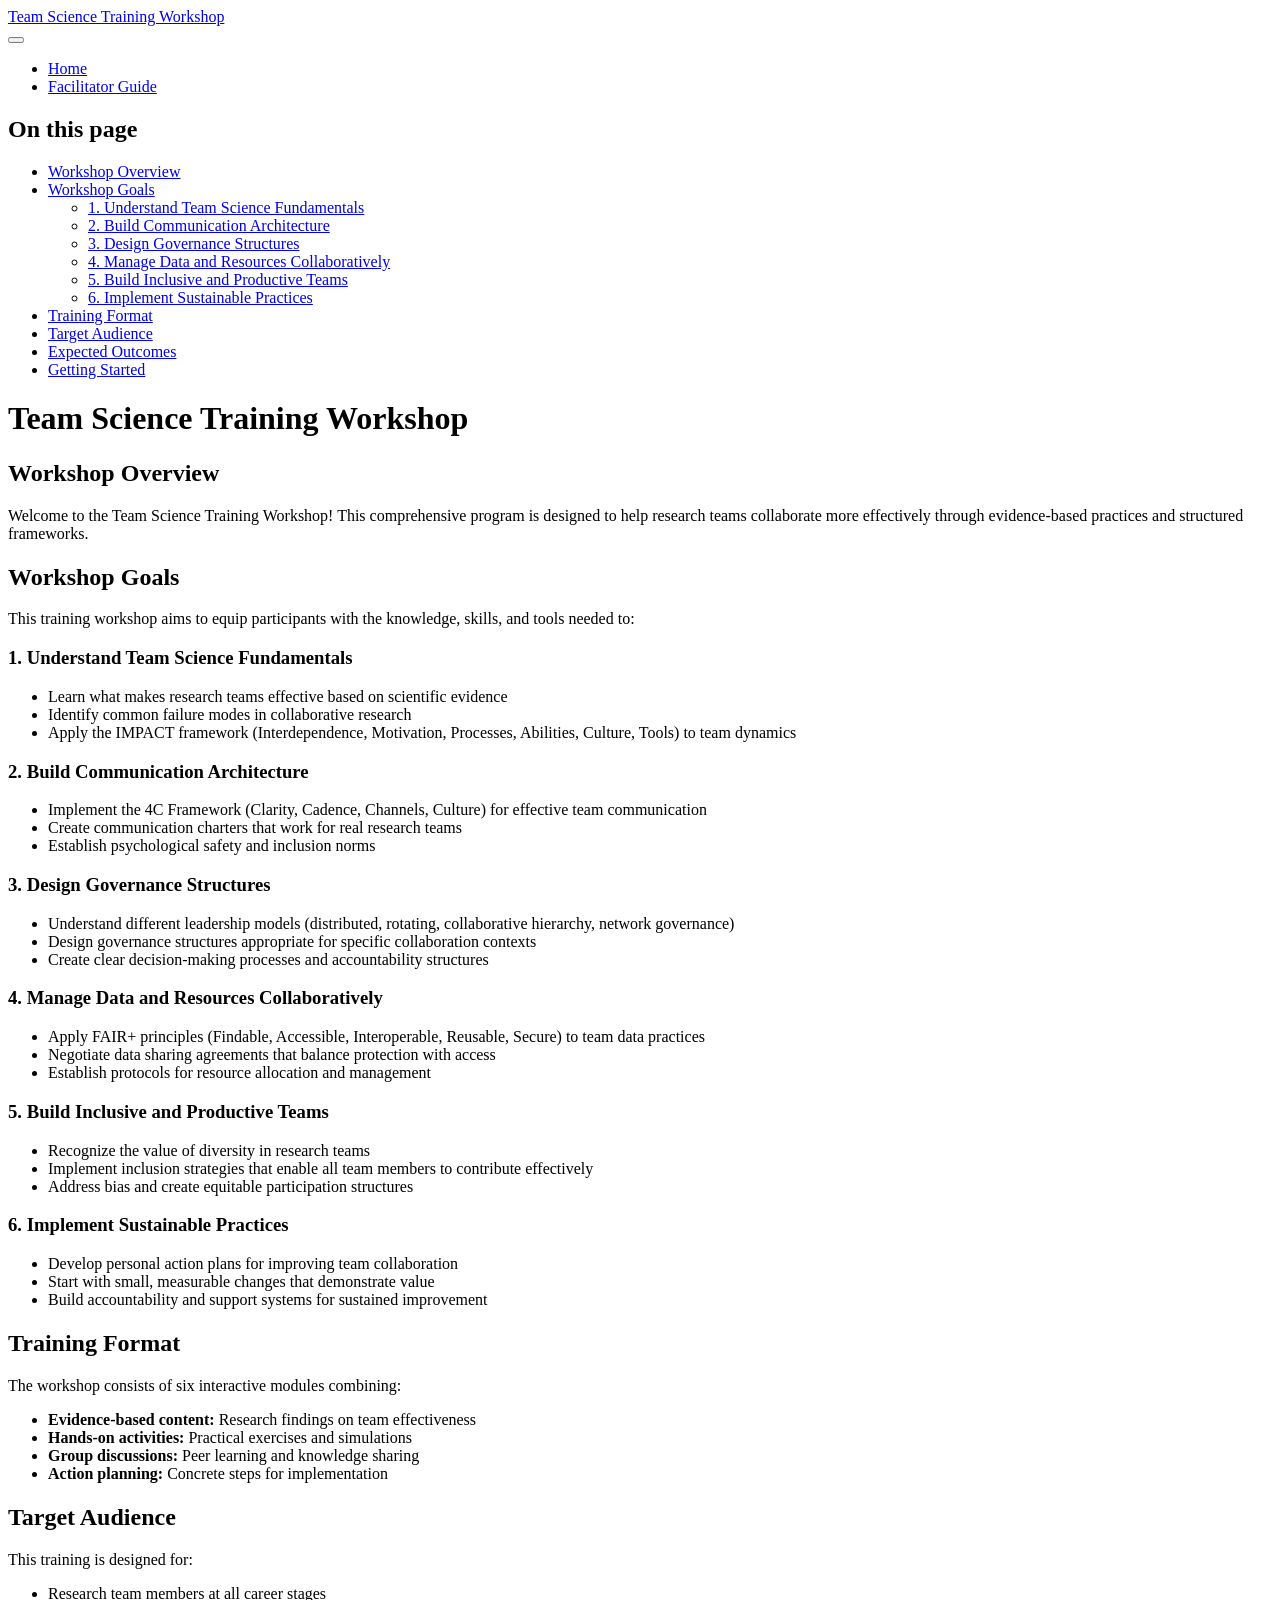
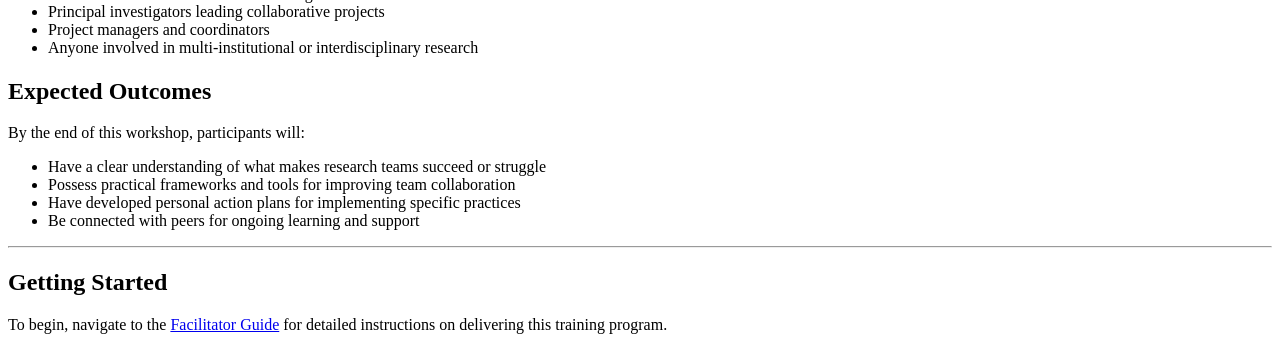
==== index.html @ 0e5931de "Built site for gh-pages" ====
<!DOCTYPE html>
<html xmlns="http://www.w3.org/1999/xhtml" lang="en" xml:lang="en"><head>

<meta charset="utf-8">
<meta name="generator" content="quarto-1.7.33">

<meta name="viewport" content="width=device-width, initial-scale=1.0, user-scalable=yes">


<title>Team Science Training Workshop</title>
<style>
code{white-space: pre-wrap;}
span.smallcaps{font-variant: small-caps;}
div.columns{display: flex; gap: min(4vw, 1.5em);}
div.column{flex: auto; overflow-x: auto;}
div.hanging-indent{margin-left: 1.5em; text-indent: -1.5em;}
ul.task-list{list-style: none;}
ul.task-list li input[type="checkbox"] {
  width: 0.8em;
  margin: 0 0.8em 0.2em -1em; /* quarto-specific, see https://github.com/quarto-dev/quarto-cli/issues/4556 */ 
  vertical-align: middle;
}
</style>


<script src="site_libs/quarto-nav/quarto-nav.js"></script>
<script src="site_libs/quarto-nav/headroom.min.js"></script>
<script src="site_libs/clipboard/clipboard.min.js"></script>
<script src="site_libs/quarto-search/autocomplete.umd.js"></script>
<script src="site_libs/quarto-search/fuse.min.js"></script>
<script src="site_libs/quarto-search/quarto-search.js"></script>
<meta name="quarto:offset" content="./">
<script src="site_libs/quarto-html/quarto.js" type="module"></script>
<script src="site_libs/quarto-html/tabsets/tabsets.js" type="module"></script>
<script src="site_libs/quarto-html/popper.min.js"></script>
<script src="site_libs/quarto-html/tippy.umd.min.js"></script>
<script src="site_libs/quarto-html/anchor.min.js"></script>
<link href="site_libs/quarto-html/tippy.css" rel="stylesheet">
<link href="site_libs/quarto-html/quarto-syntax-highlighting-ea385d0e468b0dd5ea5bf0780b1290d9.css" rel="stylesheet" id="quarto-text-highlighting-styles">
<script src="site_libs/bootstrap/bootstrap.min.js"></script>
<link href="site_libs/bootstrap/bootstrap-icons.css" rel="stylesheet">
<link href="site_libs/bootstrap/bootstrap-c1fac2584b48ed01fb6e278e36375074.min.css" rel="stylesheet" append-hash="true" id="quarto-bootstrap" data-mode="light">
<script id="quarto-search-options" type="application/json">{
  "location": "navbar",
  "copy-button": false,
  "collapse-after": 3,
  "panel-placement": "end",
  "type": "overlay",
  "limit": 50,
  "keyboard-shortcut": [
    "f",
    "/",
    "s"
  ],
  "show-item-context": false,
  "language": {
    "search-no-results-text": "No results",
    "search-matching-documents-text": "matching documents",
    "search-copy-link-title": "Copy link to search",
    "search-hide-matches-text": "Hide additional matches",
    "search-more-match-text": "more match in this document",
    "search-more-matches-text": "more matches in this document",
    "search-clear-button-title": "Clear",
    "search-text-placeholder": "",
    "search-detached-cancel-button-title": "Cancel",
    "search-submit-button-title": "Submit",
    "search-label": "Search"
  }
}</script>


<link rel="stylesheet" href="styles.css">
</head>

<body class="nav-fixed quarto-light">

<div id="quarto-search-results"></div>
  <header id="quarto-header" class="headroom fixed-top">
    <nav class="navbar navbar-expand-lg " data-bs-theme="dark">
      <div class="navbar-container container-fluid">
      <div class="navbar-brand-container mx-auto">
    <a class="navbar-brand" href="./index.html">
    <span class="navbar-title">Team Science Training Workshop</span>
    </a>
  </div>
            <div id="quarto-search" class="" title="Search"></div>
          <button class="navbar-toggler" type="button" data-bs-toggle="collapse" data-bs-target="#navbarCollapse" aria-controls="navbarCollapse" role="menu" aria-expanded="false" aria-label="Toggle navigation" onclick="if (window.quartoToggleHeadroom) { window.quartoToggleHeadroom(); }">
  <span class="navbar-toggler-icon"></span>
</button>
          <div class="collapse navbar-collapse" id="navbarCollapse">
            <ul class="navbar-nav navbar-nav-scroll me-auto">
  <li class="nav-item">
    <a class="nav-link active" href="./index.html" aria-current="page"> 
<span class="menu-text">Home</span></a>
  </li>  
  <li class="nav-item">
    <a class="nav-link" href="./facilitator-guide.html"> 
<span class="menu-text">Facilitator Guide</span></a>
  </li>  
</ul>
          </div> <!-- /navcollapse -->
            <div class="quarto-navbar-tools">
</div>
      </div> <!-- /container-fluid -->
    </nav>
</header>
<!-- content -->
<div id="quarto-content" class="quarto-container page-columns page-rows-contents page-layout-article page-navbar">
<!-- sidebar -->
<!-- margin-sidebar -->
    <div id="quarto-margin-sidebar" class="sidebar margin-sidebar">
        <nav id="TOC" role="doc-toc" class="toc-active">
    <h2 id="toc-title">On this page</h2>
   
  <ul>
  <li><a href="#workshop-overview" id="toc-workshop-overview" class="nav-link active" data-scroll-target="#workshop-overview">Workshop Overview</a></li>
  <li><a href="#workshop-goals" id="toc-workshop-goals" class="nav-link" data-scroll-target="#workshop-goals">Workshop Goals</a>
  <ul class="collapse">
  <li><a href="#understand-team-science-fundamentals" id="toc-understand-team-science-fundamentals" class="nav-link" data-scroll-target="#understand-team-science-fundamentals">1. Understand Team Science Fundamentals</a></li>
  <li><a href="#build-communication-architecture" id="toc-build-communication-architecture" class="nav-link" data-scroll-target="#build-communication-architecture">2. Build Communication Architecture</a></li>
  <li><a href="#design-governance-structures" id="toc-design-governance-structures" class="nav-link" data-scroll-target="#design-governance-structures">3. Design Governance Structures</a></li>
  <li><a href="#manage-data-and-resources-collaboratively" id="toc-manage-data-and-resources-collaboratively" class="nav-link" data-scroll-target="#manage-data-and-resources-collaboratively">4. Manage Data and Resources Collaboratively</a></li>
  <li><a href="#build-inclusive-and-productive-teams" id="toc-build-inclusive-and-productive-teams" class="nav-link" data-scroll-target="#build-inclusive-and-productive-teams">5. Build Inclusive and Productive Teams</a></li>
  <li><a href="#implement-sustainable-practices" id="toc-implement-sustainable-practices" class="nav-link" data-scroll-target="#implement-sustainable-practices">6. Implement Sustainable Practices</a></li>
  </ul></li>
  <li><a href="#training-format" id="toc-training-format" class="nav-link" data-scroll-target="#training-format">Training Format</a></li>
  <li><a href="#target-audience" id="toc-target-audience" class="nav-link" data-scroll-target="#target-audience">Target Audience</a></li>
  <li><a href="#expected-outcomes" id="toc-expected-outcomes" class="nav-link" data-scroll-target="#expected-outcomes">Expected Outcomes</a></li>
  <li><a href="#getting-started" id="toc-getting-started" class="nav-link" data-scroll-target="#getting-started">Getting Started</a></li>
  </ul>
</nav>
    </div>
<!-- main -->
<main class="content" id="quarto-document-content">

<header id="title-block-header" class="quarto-title-block default">
<div class="quarto-title">
<h1 class="title">Team Science Training Workshop</h1>
</div>



<div class="quarto-title-meta">

    
  
    
  </div>
  


</header>


<section id="workshop-overview" class="level2">
<h2 class="anchored" data-anchor-id="workshop-overview">Workshop Overview</h2>
<p>Welcome to the Team Science Training Workshop! This comprehensive program is designed to help research teams collaborate more effectively through evidence-based practices and structured frameworks.</p>
</section>
<section id="workshop-goals" class="level2">
<h2 class="anchored" data-anchor-id="workshop-goals">Workshop Goals</h2>
<p>This training workshop aims to equip participants with the knowledge, skills, and tools needed to:</p>
<section id="understand-team-science-fundamentals" class="level3">
<h3 class="anchored" data-anchor-id="understand-team-science-fundamentals">1. Understand Team Science Fundamentals</h3>
<ul>
<li>Learn what makes research teams effective based on scientific evidence</li>
<li>Identify common failure modes in collaborative research</li>
<li>Apply the IMPACT framework (Interdependence, Motivation, Processes, Abilities, Culture, Tools) to team dynamics</li>
</ul>
</section>
<section id="build-communication-architecture" class="level3">
<h3 class="anchored" data-anchor-id="build-communication-architecture">2. Build Communication Architecture</h3>
<ul>
<li>Implement the 4C Framework (Clarity, Cadence, Channels, Culture) for effective team communication</li>
<li>Create communication charters that work for real research teams</li>
<li>Establish psychological safety and inclusion norms</li>
</ul>
</section>
<section id="design-governance-structures" class="level3">
<h3 class="anchored" data-anchor-id="design-governance-structures">3. Design Governance Structures</h3>
<ul>
<li>Understand different leadership models (distributed, rotating, collaborative hierarchy, network governance)</li>
<li>Design governance structures appropriate for specific collaboration contexts</li>
<li>Create clear decision-making processes and accountability structures</li>
</ul>
</section>
<section id="manage-data-and-resources-collaboratively" class="level3">
<h3 class="anchored" data-anchor-id="manage-data-and-resources-collaboratively">4. Manage Data and Resources Collaboratively</h3>
<ul>
<li>Apply FAIR+ principles (Findable, Accessible, Interoperable, Reusable, Secure) to team data practices</li>
<li>Negotiate data sharing agreements that balance protection with access</li>
<li>Establish protocols for resource allocation and management</li>
</ul>
</section>
<section id="build-inclusive-and-productive-teams" class="level3">
<h3 class="anchored" data-anchor-id="build-inclusive-and-productive-teams">5. Build Inclusive and Productive Teams</h3>
<ul>
<li>Recognize the value of diversity in research teams</li>
<li>Implement inclusion strategies that enable all team members to contribute effectively</li>
<li>Address bias and create equitable participation structures</li>
</ul>
</section>
<section id="implement-sustainable-practices" class="level3">
<h3 class="anchored" data-anchor-id="implement-sustainable-practices">6. Implement Sustainable Practices</h3>
<ul>
<li>Develop personal action plans for improving team collaboration</li>
<li>Start with small, measurable changes that demonstrate value</li>
<li>Build accountability and support systems for sustained improvement</li>
</ul>
</section>
</section>
<section id="training-format" class="level2">
<h2 class="anchored" data-anchor-id="training-format">Training Format</h2>
<p>The workshop consists of six interactive modules combining:</p>
<ul>
<li><strong>Evidence-based content:</strong> Research findings on team effectiveness</li>
<li><strong>Hands-on activities:</strong> Practical exercises and simulations</li>
<li><strong>Group discussions:</strong> Peer learning and knowledge sharing</li>
<li><strong>Action planning:</strong> Concrete steps for implementation</li>
</ul>
</section>
<section id="target-audience" class="level2">
<h2 class="anchored" data-anchor-id="target-audience">Target Audience</h2>
<p>This training is designed for:</p>
<ul>
<li>Research team members at all career stages</li>
<li>Principal investigators leading collaborative projects</li>
<li>Project managers and coordinators</li>
<li>Anyone involved in multi-institutional or interdisciplinary research</li>
</ul>
</section>
<section id="expected-outcomes" class="level2">
<h2 class="anchored" data-anchor-id="expected-outcomes">Expected Outcomes</h2>
<p>By the end of this workshop, participants will:</p>
<ul>
<li>Have a clear understanding of what makes research teams succeed or struggle</li>
<li>Possess practical frameworks and tools for improving team collaboration</li>
<li>Have developed personal action plans for implementing specific practices</li>
<li>Be connected with peers for ongoing learning and support</li>
</ul>
<hr>
</section>
<section id="getting-started" class="level2">
<h2 class="anchored" data-anchor-id="getting-started">Getting Started</h2>
<p>To begin, navigate to the <a href="facilitator-guide.qmd">Facilitator Guide</a> for detailed instructions on delivering this training program.</p>


</section>

</main> <!-- /main -->
<script id="quarto-html-after-body" type="application/javascript">
  window.document.addEventListener("DOMContentLoaded", function (event) {
    const icon = "";
    const anchorJS = new window.AnchorJS();
    anchorJS.options = {
      placement: 'right',
      icon: icon
    };
    anchorJS.add('.anchored');
    const isCodeAnnotation = (el) => {
      for (const clz of el.classList) {
        if (clz.startsWith('code-annotation-')) {                     
          return true;
        }
      }
      return false;
    }
    const onCopySuccess = function(e) {
      // button target
      const button = e.trigger;
      // don't keep focus
      button.blur();
      // flash "checked"
      button.classList.add('code-copy-button-checked');
      var currentTitle = button.getAttribute("title");
      button.setAttribute("title", "Copied!");
      let tooltip;
      if (window.bootstrap) {
        button.setAttribute("data-bs-toggle", "tooltip");
        button.setAttribute("data-bs-placement", "left");
        button.setAttribute("data-bs-title", "Copied!");
        tooltip = new bootstrap.Tooltip(button, 
          { trigger: "manual", 
            customClass: "code-copy-button-tooltip",
            offset: [0, -8]});
        tooltip.show();    
      }
      setTimeout(function() {
        if (tooltip) {
          tooltip.hide();
          button.removeAttribute("data-bs-title");
          button.removeAttribute("data-bs-toggle");
          button.removeAttribute("data-bs-placement");
        }
        button.setAttribute("title", currentTitle);
        button.classList.remove('code-copy-button-checked');
      }, 1000);
      // clear code selection
      e.clearSelection();
    }
    const getTextToCopy = function(trigger) {
        const codeEl = trigger.previousElementSibling.cloneNode(true);
        for (const childEl of codeEl.children) {
          if (isCodeAnnotation(childEl)) {
            childEl.remove();
          }
        }
        return codeEl.innerText;
    }
    const clipboard = new window.ClipboardJS('.code-copy-button:not([data-in-quarto-modal])', {
      text: getTextToCopy
    });
    clipboard.on('success', onCopySuccess);
    if (window.document.getElementById('quarto-embedded-source-code-modal')) {
      const clipboardModal = new window.ClipboardJS('.code-copy-button[data-in-quarto-modal]', {
        text: getTextToCopy,
        container: window.document.getElementById('quarto-embedded-source-code-modal')
      });
      clipboardModal.on('success', onCopySuccess);
    }
      var localhostRegex = new RegExp(/^(?:http|https):\/\/localhost\:?[0-9]*\//);
      var mailtoRegex = new RegExp(/^mailto:/);
        var filterRegex = new RegExp("https:\/\/bridge2ai\.github\.io\/teaming-training-workshop\/");
      var isInternal = (href) => {
          return filterRegex.test(href) || localhostRegex.test(href) || mailtoRegex.test(href);
      }
      // Inspect non-navigation links and adorn them if external
     var links = window.document.querySelectorAll('a[href]:not(.nav-link):not(.navbar-brand):not(.toc-action):not(.sidebar-link):not(.sidebar-item-toggle):not(.pagination-link):not(.no-external):not([aria-hidden]):not(.dropdown-item):not(.quarto-navigation-tool):not(.about-link)');
      for (var i=0; i<links.length; i++) {
        const link = links[i];
        if (!isInternal(link.href)) {
          // undo the damage that might have been done by quarto-nav.js in the case of
          // links that we want to consider external
          if (link.dataset.originalHref !== undefined) {
            link.href = link.dataset.originalHref;
          }
        }
      }
    function tippyHover(el, contentFn, onTriggerFn, onUntriggerFn) {
      const config = {
        allowHTML: true,
        maxWidth: 500,
        delay: 100,
        arrow: false,
        appendTo: function(el) {
            return el.parentElement;
        },
        interactive: true,
        interactiveBorder: 10,
        theme: 'quarto',
        placement: 'bottom-start',
      };
      if (contentFn) {
        config.content = contentFn;
      }
      if (onTriggerFn) {
        config.onTrigger = onTriggerFn;
      }
      if (onUntriggerFn) {
        config.onUntrigger = onUntriggerFn;
      }
      window.tippy(el, config); 
    }
    const noterefs = window.document.querySelectorAll('a[role="doc-noteref"]');
    for (var i=0; i<noterefs.length; i++) {
      const ref = noterefs[i];
      tippyHover(ref, function() {
        // use id or data attribute instead here
        let href = ref.getAttribute('data-footnote-href') || ref.getAttribute('href');
        try { href = new URL(href).hash; } catch {}
        const id = href.replace(/^#\/?/, "");
        const note = window.document.getElementById(id);
        if (note) {
          return note.innerHTML;
        } else {
          return "";
        }
      });
    }
    const xrefs = window.document.querySelectorAll('a.quarto-xref');
    const processXRef = (id, note) => {
      // Strip column container classes
      const stripColumnClz = (el) => {
        el.classList.remove("page-full", "page-columns");
        if (el.children) {
          for (const child of el.children) {
            stripColumnClz(child);
          }
        }
      }
      stripColumnClz(note)
      if (id === null || id.startsWith('sec-')) {
        // Special case sections, only their first couple elements
        const container = document.createElement("div");
        if (note.children && note.children.length > 2) {
          container.appendChild(note.children[0].cloneNode(true));
          for (let i = 1; i < note.children.length; i++) {
            const child = note.children[i];
            if (child.tagName === "P" && child.innerText === "") {
              continue;
            } else {
              container.appendChild(child.cloneNode(true));
              break;
            }
          }
          if (window.Quarto?.typesetMath) {
            window.Quarto.typesetMath(container);
          }
          return container.innerHTML
        } else {
          if (window.Quarto?.typesetMath) {
            window.Quarto.typesetMath(note);
          }
          return note.innerHTML;
        }
      } else {
        // Remove any anchor links if they are present
        const anchorLink = note.querySelector('a.anchorjs-link');
        if (anchorLink) {
          anchorLink.remove();
        }
        if (window.Quarto?.typesetMath) {
          window.Quarto.typesetMath(note);
        }
        if (note.classList.contains("callout")) {
          return note.outerHTML;
        } else {
          return note.innerHTML;
        }
      }
    }
    for (var i=0; i<xrefs.length; i++) {
      const xref = xrefs[i];
      tippyHover(xref, undefined, function(instance) {
        instance.disable();
        let url = xref.getAttribute('href');
        let hash = undefined; 
        if (url.startsWith('#')) {
          hash = url;
        } else {
          try { hash = new URL(url).hash; } catch {}
        }
        if (hash) {
          const id = hash.replace(/^#\/?/, "");
          const note = window.document.getElementById(id);
          if (note !== null) {
            try {
              const html = processXRef(id, note.cloneNode(true));
              instance.setContent(html);
            } finally {
              instance.enable();
              instance.show();
            }
          } else {
            // See if we can fetch this
            fetch(url.split('#')[0])
            .then(res => res.text())
            .then(html => {
              const parser = new DOMParser();
              const htmlDoc = parser.parseFromString(html, "text/html");
              const note = htmlDoc.getElementById(id);
              if (note !== null) {
                const html = processXRef(id, note);
                instance.setContent(html);
              } 
            }).finally(() => {
              instance.enable();
              instance.show();
            });
          }
        } else {
          // See if we can fetch a full url (with no hash to target)
          // This is a special case and we should probably do some content thinning / targeting
          fetch(url)
          .then(res => res.text())
          .then(html => {
            const parser = new DOMParser();
            const htmlDoc = parser.parseFromString(html, "text/html");
            const note = htmlDoc.querySelector('main.content');
            if (note !== null) {
              // This should only happen for chapter cross references
              // (since there is no id in the URL)
              // remove the first header
              if (note.children.length > 0 && note.children[0].tagName === "HEADER") {
                note.children[0].remove();
              }
              const html = processXRef(null, note);
              instance.setContent(html);
            } 
          }).finally(() => {
            instance.enable();
            instance.show();
          });
        }
      }, function(instance) {
      });
    }
        let selectedAnnoteEl;
        const selectorForAnnotation = ( cell, annotation) => {
          let cellAttr = 'data-code-cell="' + cell + '"';
          let lineAttr = 'data-code-annotation="' +  annotation + '"';
          const selector = 'span[' + cellAttr + '][' + lineAttr + ']';
          return selector;
        }
        const selectCodeLines = (annoteEl) => {
          const doc = window.document;
          const targetCell = annoteEl.getAttribute("data-target-cell");
          const targetAnnotation = annoteEl.getAttribute("data-target-annotation");
          const annoteSpan = window.document.querySelector(selectorForAnnotation(targetCell, targetAnnotation));
          const lines = annoteSpan.getAttribute("data-code-lines").split(",");
          const lineIds = lines.map((line) => {
            return targetCell + "-" + line;
          })
          let top = null;
          let height = null;
          let parent = null;
          if (lineIds.length > 0) {
              //compute the position of the single el (top and bottom and make a div)
              const el = window.document.getElementById(lineIds[0]);
              top = el.offsetTop;
              height = el.offsetHeight;
              parent = el.parentElement.parentElement;
            if (lineIds.length > 1) {
              const lastEl = window.document.getElementById(lineIds[lineIds.length - 1]);
              const bottom = lastEl.offsetTop + lastEl.offsetHeight;
              height = bottom - top;
            }
            if (top !== null && height !== null && parent !== null) {
              // cook up a div (if necessary) and position it 
              let div = window.document.getElementById("code-annotation-line-highlight");
              if (div === null) {
                div = window.document.createElement("div");
                div.setAttribute("id", "code-annotation-line-highlight");
                div.style.position = 'absolute';
                parent.appendChild(div);
              }
              div.style.top = top - 2 + "px";
              div.style.height = height + 4 + "px";
              div.style.left = 0;
              let gutterDiv = window.document.getElementById("code-annotation-line-highlight-gutter");
              if (gutterDiv === null) {
                gutterDiv = window.document.createElement("div");
                gutterDiv.setAttribute("id", "code-annotation-line-highlight-gutter");
                gutterDiv.style.position = 'absolute';
                const codeCell = window.document.getElementById(targetCell);
                const gutter = codeCell.querySelector('.code-annotation-gutter');
                gutter.appendChild(gutterDiv);
              }
              gutterDiv.style.top = top - 2 + "px";
              gutterDiv.style.height = height + 4 + "px";
            }
            selectedAnnoteEl = annoteEl;
          }
        };
        const unselectCodeLines = () => {
          const elementsIds = ["code-annotation-line-highlight", "code-annotation-line-highlight-gutter"];
          elementsIds.forEach((elId) => {
            const div = window.document.getElementById(elId);
            if (div) {
              div.remove();
            }
          });
          selectedAnnoteEl = undefined;
        };
          // Handle positioning of the toggle
      window.addEventListener(
        "resize",
        throttle(() => {
          elRect = undefined;
          if (selectedAnnoteEl) {
            selectCodeLines(selectedAnnoteEl);
          }
        }, 10)
      );
      function throttle(fn, ms) {
      let throttle = false;
      let timer;
        return (...args) => {
          if(!throttle) { // first call gets through
              fn.apply(this, args);
              throttle = true;
          } else { // all the others get throttled
              if(timer) clearTimeout(timer); // cancel #2
              timer = setTimeout(() => {
                fn.apply(this, args);
                timer = throttle = false;
              }, ms);
          }
        };
      }
        // Attach click handler to the DT
        const annoteDls = window.document.querySelectorAll('dt[data-target-cell]');
        for (const annoteDlNode of annoteDls) {
          annoteDlNode.addEventListener('click', (event) => {
            const clickedEl = event.target;
            if (clickedEl !== selectedAnnoteEl) {
              unselectCodeLines();
              const activeEl = window.document.querySelector('dt[data-target-cell].code-annotation-active');
              if (activeEl) {
                activeEl.classList.remove('code-annotation-active');
              }
              selectCodeLines(clickedEl);
              clickedEl.classList.add('code-annotation-active');
            } else {
              // Unselect the line
              unselectCodeLines();
              clickedEl.classList.remove('code-annotation-active');
            }
          });
        }
    const findCites = (el) => {
      const parentEl = el.parentElement;
      if (parentEl) {
        const cites = parentEl.dataset.cites;
        if (cites) {
          return {
            el,
            cites: cites.split(' ')
          };
        } else {
          return findCites(el.parentElement)
        }
      } else {
        return undefined;
      }
    };
    var bibliorefs = window.document.querySelectorAll('a[role="doc-biblioref"]');
    for (var i=0; i<bibliorefs.length; i++) {
      const ref = bibliorefs[i];
      const citeInfo = findCites(ref);
      if (citeInfo) {
        tippyHover(citeInfo.el, function() {
          var popup = window.document.createElement('div');
          citeInfo.cites.forEach(function(cite) {
            var citeDiv = window.document.createElement('div');
            citeDiv.classList.add('hanging-indent');
            citeDiv.classList.add('csl-entry');
            var biblioDiv = window.document.getElementById('ref-' + cite);
            if (biblioDiv) {
              citeDiv.innerHTML = biblioDiv.innerHTML;
            }
            popup.appendChild(citeDiv);
          });
          return popup.innerHTML;
        });
      }
    }
  });
  </script>
</div> <!-- /content -->




</body></html>
---- site_libs/quarto-html/tippy.css ----
.tippy-box[data-animation=fade][data-state=hidden]{opacity:0}[data-tippy-root]{max-width:calc(100vw - 10px)}.tippy-box{position:relative;background-color:#333;color:#fff;border-radius:4px;font-size:14px;line-height:1.4;white-space:normal;outline:0;transition-property:transform,visibility,opacity}.tippy-box[data-placement^=top]>.tippy-arrow{bottom:0}.tippy-box[data-placement^=top]>.tippy-arrow:before{bottom:-7px;left:0;border-width:8px 8px 0;border-top-color:initial;transform-origin:center top}.tippy-box[data-placement^=bottom]>.tippy-arrow{top:0}.tippy-box[data-placement^=bottom]>.tippy-arrow:before{top:-7px;left:0;border-width:0 8px 8px;border-bottom-color:initial;transform-origin:center bottom}.tippy-box[data-placement^=left]>.tippy-arrow{right:0}.tippy-box[data-placement^=left]>.tippy-arrow:before{border-width:8px 0 8px 8px;border-left-color:initial;right:-7px;transform-origin:center left}.tippy-box[data-placement^=right]>.tippy-arrow{left:0}.tippy-box[data-placement^=right]>.tippy-arrow:before{left:-7px;border-width:8px 8px 8px 0;border-right-color:initial;transform-origin:center right}.tippy-box[data-inertia][data-state=visible]{transition-timing-function:cubic-bezier(.54,1.5,.38,1.11)}.tippy-arrow{width:16px;height:16px;color:#333}.tippy-arrow:before{content:"";position:absolute;border-color:transparent;border-style:solid}.tippy-content{position:relative;padding:5px 9px;z-index:1}
---- site_libs/quarto-html/quarto-syntax-highlighting-ea385d0e468b0dd5ea5bf0780b1290d9.css ----
/* quarto syntax highlight colors */
:root {
  --quarto-hl-ot-color: #003B4F;
  --quarto-hl-at-color: #657422;
  --quarto-hl-ss-color: #20794D;
  --quarto-hl-an-color: #5E5E5E;
  --quarto-hl-fu-color: #4758AB;
  --quarto-hl-st-color: #20794D;
  --quarto-hl-cf-color: #003B4F;
  --quarto-hl-op-color: #5E5E5E;
  --quarto-hl-er-color: #AD0000;
  --quarto-hl-bn-color: #AD0000;
  --quarto-hl-al-color: #AD0000;
  --quarto-hl-va-color: #111111;
  --quarto-hl-bu-color: inherit;
  --quarto-hl-ex-color: inherit;
  --quarto-hl-pp-color: #AD0000;
  --quarto-hl-in-color: #5E5E5E;
  --quarto-hl-vs-color: #20794D;
  --quarto-hl-wa-color: #5E5E5E;
  --quarto-hl-do-color: #5E5E5E;
  --quarto-hl-im-color: #00769E;
  --quarto-hl-ch-color: #20794D;
  --quarto-hl-dt-color: #AD0000;
  --quarto-hl-fl-color: #AD0000;
  --quarto-hl-co-color: #5E5E5E;
  --quarto-hl-cv-color: #5E5E5E;
  --quarto-hl-cn-color: #8f5902;
  --quarto-hl-sc-color: #5E5E5E;
  --quarto-hl-dv-color: #AD0000;
  --quarto-hl-kw-color: #003B4F;
}

/* other quarto variables */
:root {
  --quarto-font-monospace: SFMono-Regular, Menlo, Monaco, Consolas, "Liberation Mono", "Courier New", monospace;
}

/* syntax highlight based on Pandoc's rules */
pre > code.sourceCode > span {
  color: #003B4F;
}

code.sourceCode > span {
  color: #003B4F;
}

div.sourceCode,
div.sourceCode pre.sourceCode {
  color: #003B4F;
}

/* Normal */
code span {
  color: #003B4F;
}

/* Alert */
code span.al {
  color: #AD0000;
  font-style: inherit;
}

/* Annotation */
code span.an {
  color: #5E5E5E;
  font-style: inherit;
}

/* Attribute */
code span.at {
  color: #657422;
  font-style: inherit;
}

/* BaseN */
code span.bn {
  color: #AD0000;
  font-style: inherit;
}

/* BuiltIn */
code span.bu {
  font-style: inherit;
}

/* ControlFlow */
code span.cf {
  color: #003B4F;
  font-weight: bold;
  font-style: inherit;
}

/* Char */
code span.ch {
  color: #20794D;
  font-style: inherit;
}

/* Constant */
code span.cn {
  color: #8f5902;
  font-style: inherit;
}

/* Comment */
code span.co {
  color: #5E5E5E;
  font-style: inherit;
}

/* CommentVar */
code span.cv {
  color: #5E5E5E;
  font-style: italic;
}

/* Documentation */
code span.do {
  color: #5E5E5E;
  font-style: italic;
}

/* DataType */
code span.dt {
  color: #AD0000;
  font-style: inherit;
}

/* DecVal */
code span.dv {
  color: #AD0000;
  font-style: inherit;
}

/* Error */
code span.er {
  color: #AD0000;
  font-style: inherit;
}

/* Extension */
code span.ex {
  font-style: inherit;
}

/* Float */
code span.fl {
  color: #AD0000;
  font-style: inherit;
}

/* Function */
code span.fu {
  color: #4758AB;
  font-style: inherit;
}

/* Import */
code span.im {
  color: #00769E;
  font-style: inherit;
}

/* Information */
code span.in {
  color: #5E5E5E;
  font-style: inherit;
}

/* Keyword */
code span.kw {
  color: #003B4F;
  font-weight: bold;
  font-style: inherit;
}

/* Operator */
code span.op {
  color: #5E5E5E;
  font-style: inherit;
}

/* Other */
code span.ot {
  color: #003B4F;
  font-style: inherit;
}

/* Preprocessor */
code span.pp {
  color: #AD0000;
  font-style: inherit;
}

/* SpecialChar */
code span.sc {
  color: #5E5E5E;
  font-style: inherit;
}

/* SpecialString */
code span.ss {
  color: #20794D;
  font-style: inherit;
}

/* String */
code span.st {
  color: #20794D;
  font-style: inherit;
}

/* Variable */
code span.va {
  color: #111111;
  font-style: inherit;
}

/* VerbatimString */
code span.vs {
  color: #20794D;
  font-style: inherit;
}

/* Warning */
code span.wa {
  color: #5E5E5E;
  font-style: italic;
}

.prevent-inlining {
  content: "</";
}

/*# sourceMappingURL=538754cbb4183396a2435bcb80637e05.css.map */
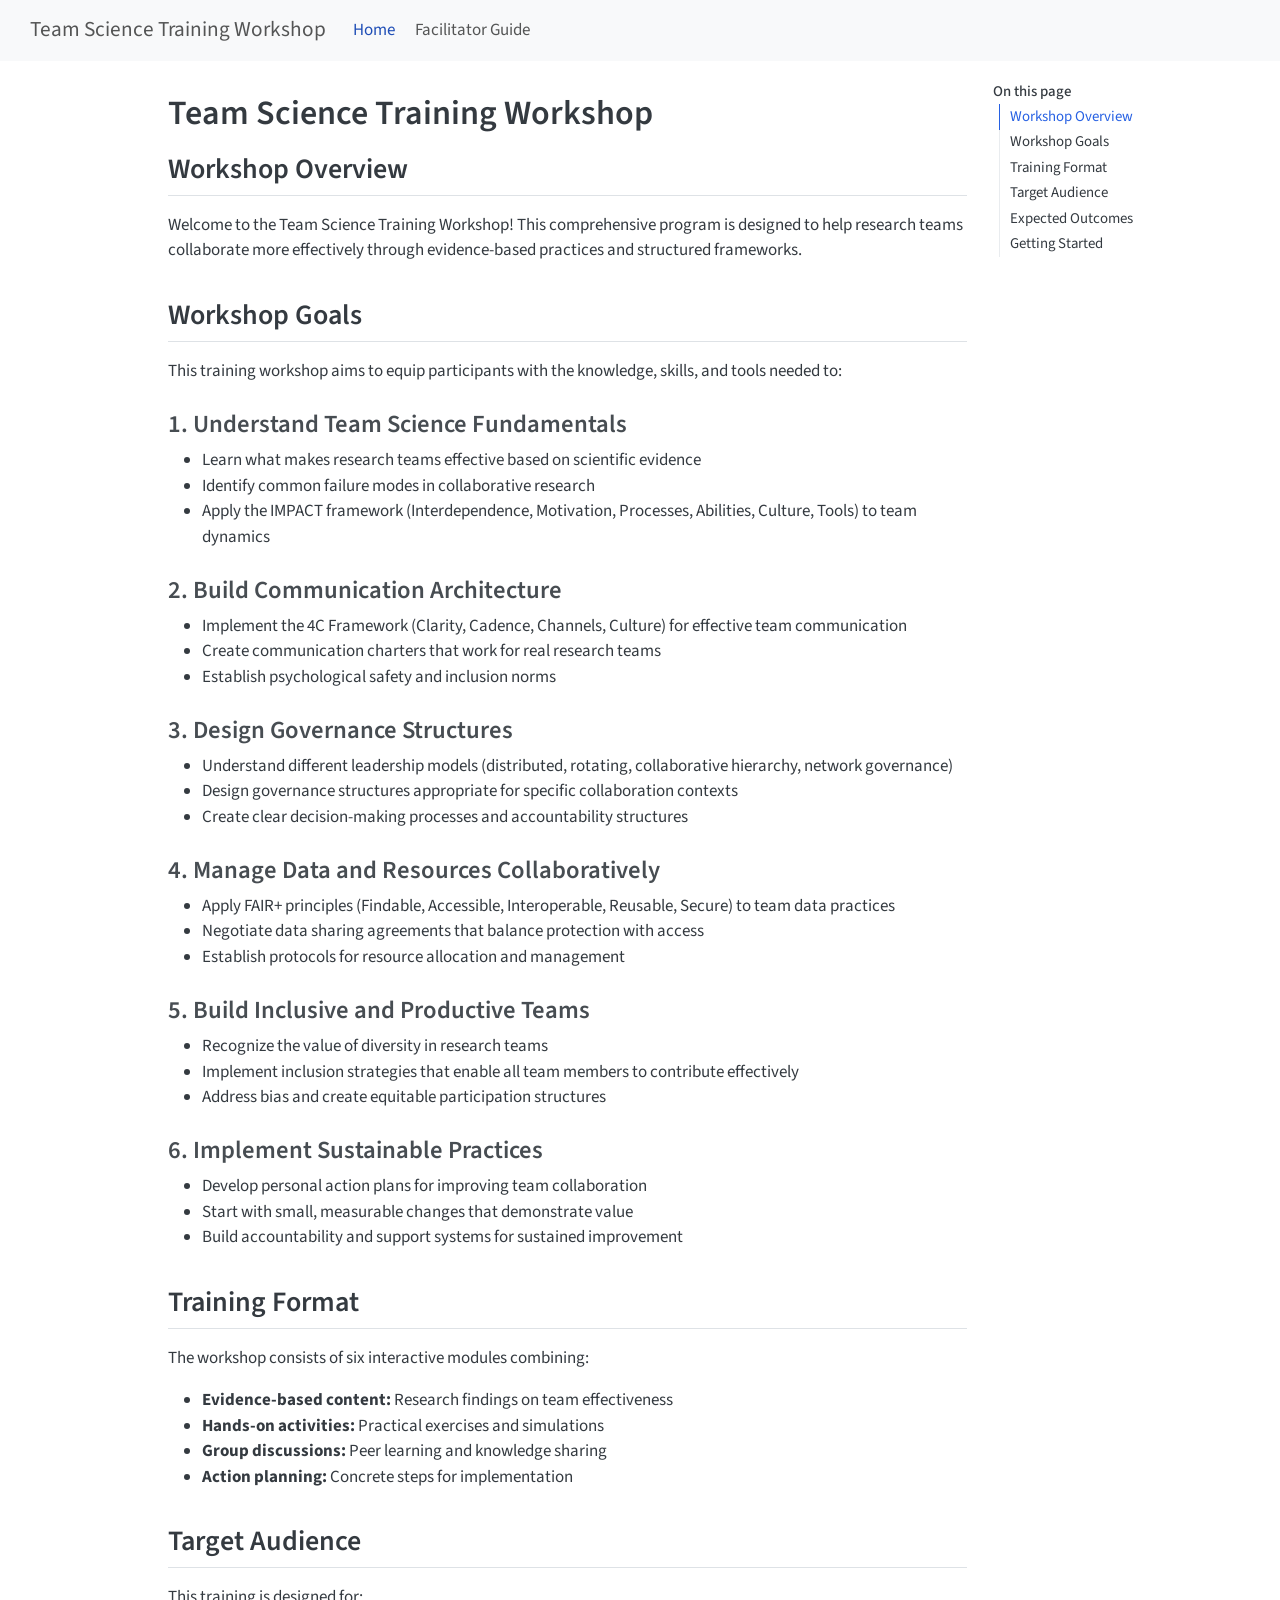
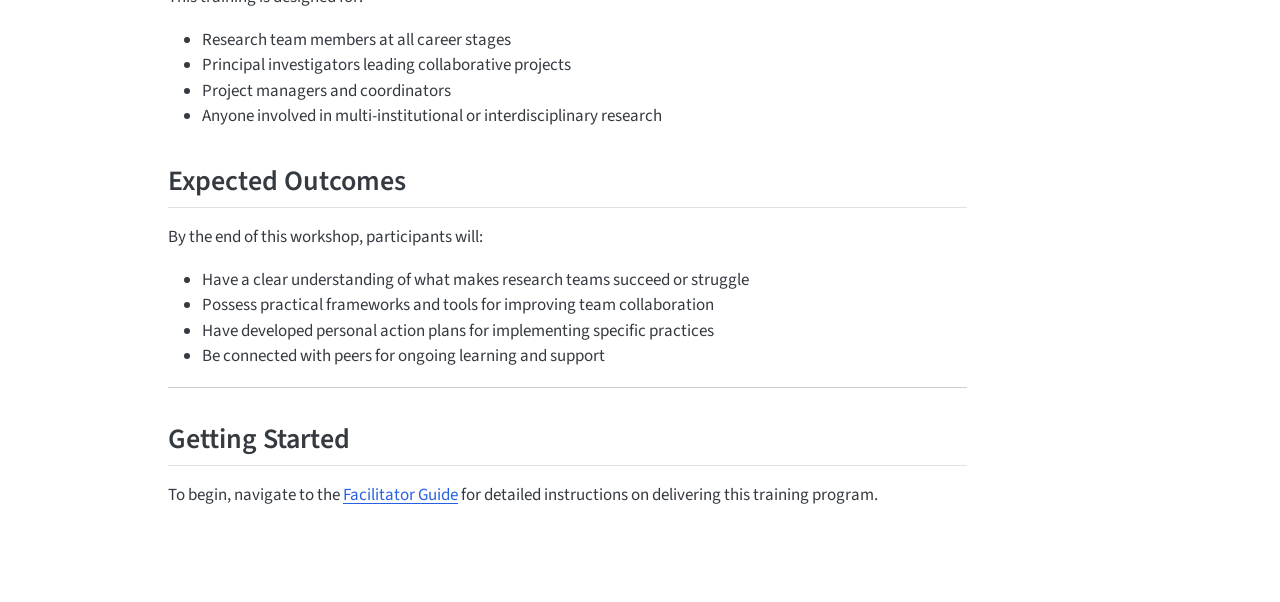
==== commit 6eb5bab9: "Built site for gh-pages" ====
--- a/index.html
+++ b/index.html
@@ -2,7 +2,7 @@
 <html xmlns="http://www.w3.org/1999/xhtml" lang="en" xml:lang="en"><head>
 
 <meta charset="utf-8">
-<meta name="generator" content="quarto-1.7.33">
+<meta name="generator" content="quarto-1.8.26">
 
 <meta name="viewport" content="width=device-width, initial-scale=1.0, user-scalable=yes">
 
@@ -32,14 +32,15 @@
 <meta name="quarto:offset" content="./">
 <script src="site_libs/quarto-html/quarto.js" type="module"></script>
 <script src="site_libs/quarto-html/tabsets/tabsets.js" type="module"></script>
+<script src="site_libs/quarto-html/axe/axe-check.js" type="module"></script>
 <script src="site_libs/quarto-html/popper.min.js"></script>
 <script src="site_libs/quarto-html/tippy.umd.min.js"></script>
 <script src="site_libs/quarto-html/anchor.min.js"></script>
 <link href="site_libs/quarto-html/tippy.css" rel="stylesheet">
-<link href="site_libs/quarto-html/quarto-syntax-highlighting-ea385d0e468b0dd5ea5bf0780b1290d9.css" rel="stylesheet" id="quarto-text-highlighting-styles">
+<link href="site_libs/quarto-html/quarto-syntax-highlighting-587c61ba64f3a5504c4d52d930310e48.css" rel="stylesheet" id="quarto-text-highlighting-styles">
 <script src="site_libs/bootstrap/bootstrap.min.js"></script>
 <link href="site_libs/bootstrap/bootstrap-icons.css" rel="stylesheet">
-<link href="site_libs/bootstrap/bootstrap-c1fac2584b48ed01fb6e278e36375074.min.css" rel="stylesheet" append-hash="true" id="quarto-bootstrap" data-mode="light">
+<link href="site_libs/bootstrap/bootstrap-0b37c64f34216b628666a8dac638b53b.min.css" rel="stylesheet" append-hash="true" id="quarto-bootstrap" data-mode="light">
 <script id="quarto-search-options" type="application/json">{
   "location": "navbar",
   "copy-button": false,
@@ -298,13 +299,14 @@
       e.clearSelection();
     }
     const getTextToCopy = function(trigger) {
-        const codeEl = trigger.previousElementSibling.cloneNode(true);
-        for (const childEl of codeEl.children) {
-          if (isCodeAnnotation(childEl)) {
-            childEl.remove();
-          }
-        }
-        return codeEl.innerText;
+      const outerScaffold = trigger.parentElement.cloneNode(true);
+      const codeEl = outerScaffold.querySelector('code');
+      for (const childEl of codeEl.children) {
+        if (isCodeAnnotation(childEl)) {
+          childEl.remove();
+        }
+      }
+      return codeEl.innerText;
     }
     const clipboard = new window.ClipboardJS('.code-copy-button:not([data-in-quarto-modal])', {
       text: getTextToCopy
--- a/site_libs/quarto-html/quarto-syntax-highlighting-587c61ba64f3a5504c4d52d930310e48.css
+++ b/site_libs/quarto-html/quarto-syntax-highlighting-587c61ba64f3a5504c4d52d930310e48.css
@@ -0,0 +1,236 @@
+/* quarto syntax highlight colors */
+:root {
+  --quarto-hl-ot-color: #003B4F;
+  --quarto-hl-at-color: #657422;
+  --quarto-hl-ss-color: #20794D;
+  --quarto-hl-an-color: #5E5E5E;
+  --quarto-hl-fu-color: #4758AB;
+  --quarto-hl-st-color: #20794D;
+  --quarto-hl-cf-color: #003B4F;
+  --quarto-hl-op-color: #5E5E5E;
+  --quarto-hl-er-color: #AD0000;
+  --quarto-hl-bn-color: #AD0000;
+  --quarto-hl-al-color: #AD0000;
+  --quarto-hl-va-color: #111111;
+  --quarto-hl-bu-color: inherit;
+  --quarto-hl-ex-color: inherit;
+  --quarto-hl-pp-color: #AD0000;
+  --quarto-hl-in-color: #5E5E5E;
+  --quarto-hl-vs-color: #20794D;
+  --quarto-hl-wa-color: #5E5E5E;
+  --quarto-hl-do-color: #5E5E5E;
+  --quarto-hl-im-color: #00769E;
+  --quarto-hl-ch-color: #20794D;
+  --quarto-hl-dt-color: #AD0000;
+  --quarto-hl-fl-color: #AD0000;
+  --quarto-hl-co-color: #5E5E5E;
+  --quarto-hl-cv-color: #5E5E5E;
+  --quarto-hl-cn-color: #8f5902;
+  --quarto-hl-sc-color: #5E5E5E;
+  --quarto-hl-dv-color: #AD0000;
+  --quarto-hl-kw-color: #003B4F;
+}
+
+/* other quarto variables */
+:root {
+  --quarto-font-monospace: SFMono-Regular, Menlo, Monaco, Consolas, "Liberation Mono", "Courier New", monospace;
+}
+
+/* syntax highlight based on Pandoc's rules */
+pre > code.sourceCode > span {
+  color: #003B4F;
+}
+
+code.sourceCode > span {
+  color: #003B4F;
+}
+
+div.sourceCode,
+div.sourceCode pre.sourceCode {
+  color: #003B4F;
+}
+
+/* Normal */
+code span {
+  color: #003B4F;
+}
+
+/* Alert */
+code span.al {
+  color: #AD0000;
+  font-style: inherit;
+}
+
+/* Annotation */
+code span.an {
+  color: #5E5E5E;
+  font-style: inherit;
+}
+
+/* Attribute */
+code span.at {
+  color: #657422;
+  font-style: inherit;
+}
+
+/* BaseN */
+code span.bn {
+  color: #AD0000;
+  font-style: inherit;
+}
+
+/* BuiltIn */
+code span.bu {
+  font-style: inherit;
+}
+
+/* ControlFlow */
+code span.cf {
+  color: #003B4F;
+  font-weight: bold;
+  font-style: inherit;
+}
+
+/* Char */
+code span.ch {
+  color: #20794D;
+  font-style: inherit;
+}
+
+/* Constant */
+code span.cn {
+  color: #8f5902;
+  font-style: inherit;
+}
+
+/* Comment */
+code span.co {
+  color: #5E5E5E;
+  font-style: inherit;
+}
+
+/* CommentVar */
+code span.cv {
+  color: #5E5E5E;
+  font-style: italic;
+}
+
+/* Documentation */
+code span.do {
+  color: #5E5E5E;
+  font-style: italic;
+}
+
+/* DataType */
+code span.dt {
+  color: #AD0000;
+  font-style: inherit;
+}
+
+/* DecVal */
+code span.dv {
+  color: #AD0000;
+  font-style: inherit;
+}
+
+/* Error */
+code span.er {
+  color: #AD0000;
+  font-style: inherit;
+}
+
+/* Extension */
+code span.ex {
+  font-style: inherit;
+}
+
+/* Float */
+code span.fl {
+  color: #AD0000;
+  font-style: inherit;
+}
+
+/* Function */
+code span.fu {
+  color: #4758AB;
+  font-style: inherit;
+}
+
+/* Import */
+code span.im {
+  color: #00769E;
+  font-style: inherit;
+}
+
+/* Information */
+code span.in {
+  color: #5E5E5E;
+  font-style: inherit;
+}
+
+/* Keyword */
+code span.kw {
+  color: #003B4F;
+  font-weight: bold;
+  font-style: inherit;
+}
+
+/* Operator */
+code span.op {
+  color: #5E5E5E;
+  font-style: inherit;
+}
+
+/* Other */
+code span.ot {
+  color: #003B4F;
+  font-style: inherit;
+}
+
+/* Preprocessor */
+code span.pp {
+  color: #AD0000;
+  font-style: inherit;
+}
+
+/* SpecialChar */
+code span.sc {
+  color: #5E5E5E;
+  font-style: inherit;
+}
+
+/* SpecialString */
+code span.ss {
+  color: #20794D;
+  font-style: inherit;
+}
+
+/* String */
+code span.st {
+  color: #20794D;
+  font-style: inherit;
+}
+
+/* Variable */
+code span.va {
+  color: #111111;
+  font-style: inherit;
+}
+
+/* VerbatimString */
+code span.vs {
+  color: #20794D;
+  font-style: inherit;
+}
+
+/* Warning */
+code span.wa {
+  color: #5E5E5E;
+  font-style: italic;
+}
+
+.prevent-inlining {
+  content: "</";
+}
+
+/*# sourceMappingURL=2dce1cc6c82594539e1579de68416b47.css.map */
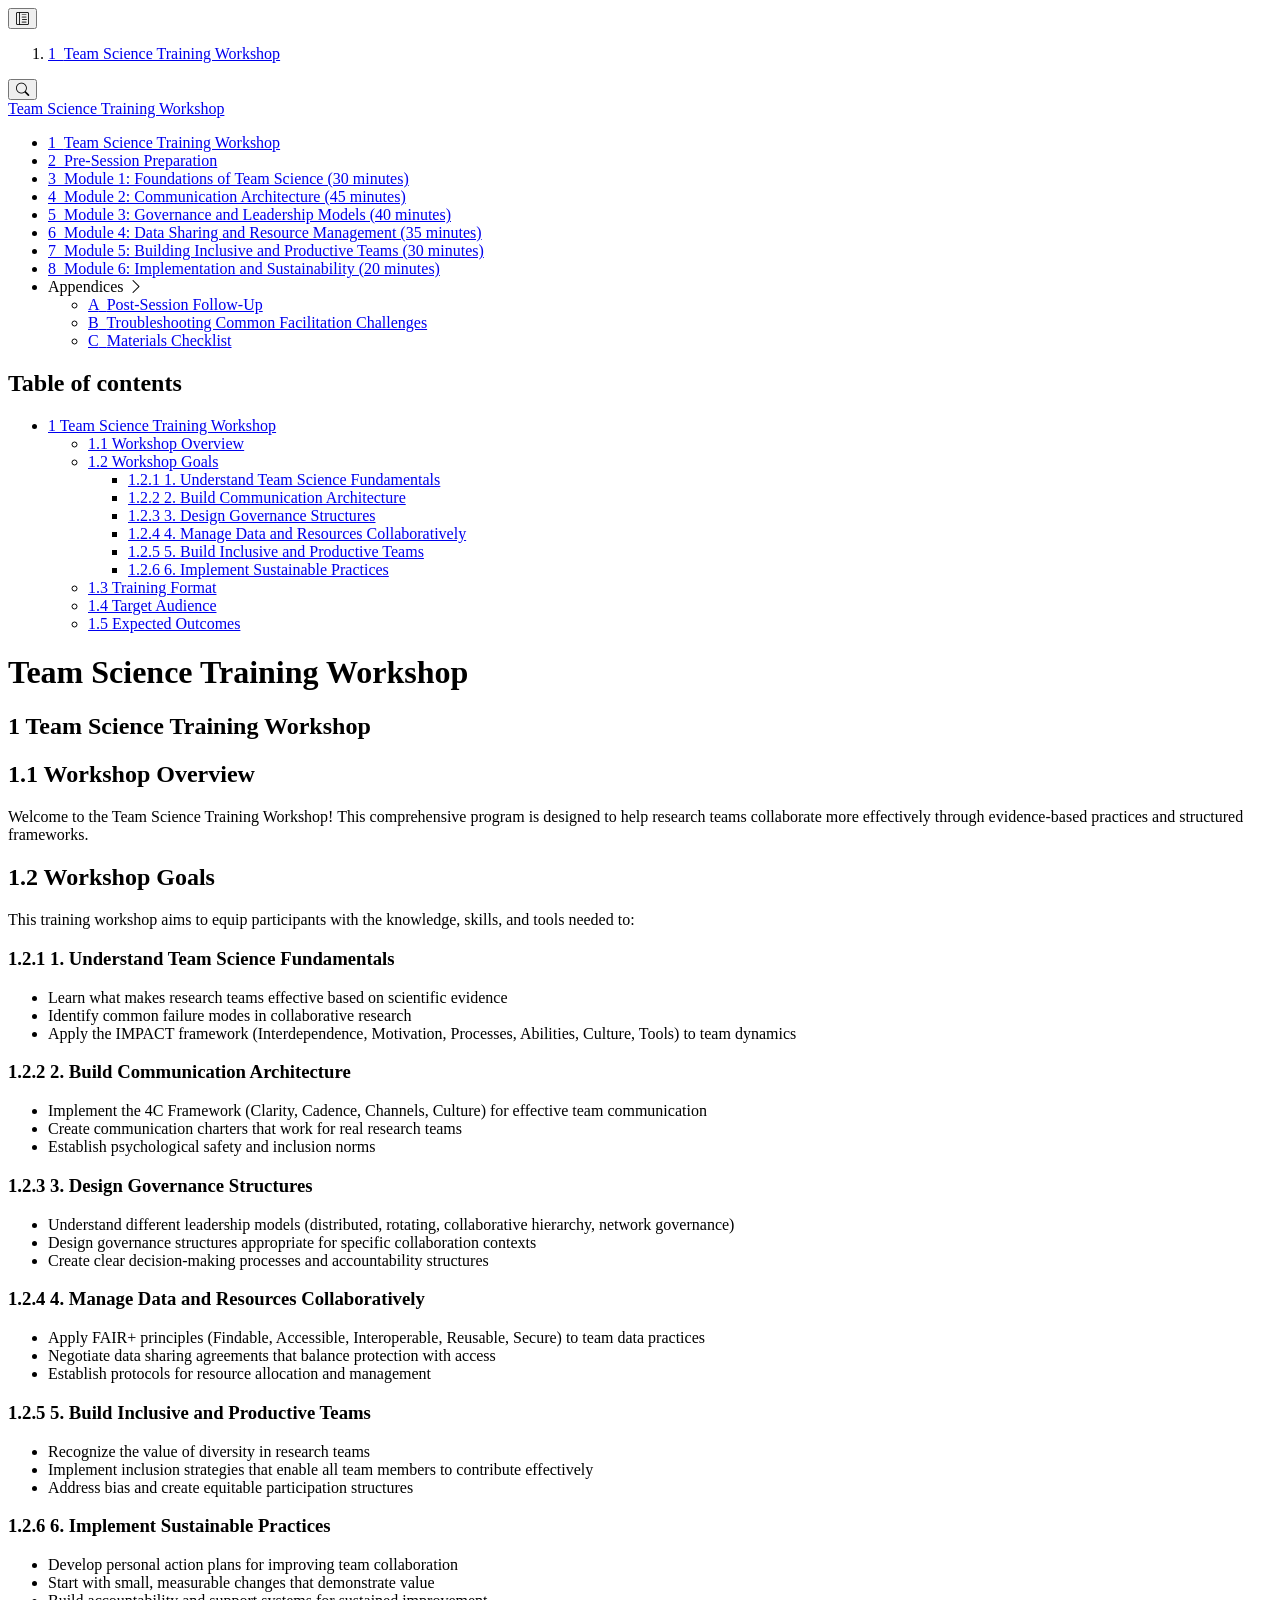
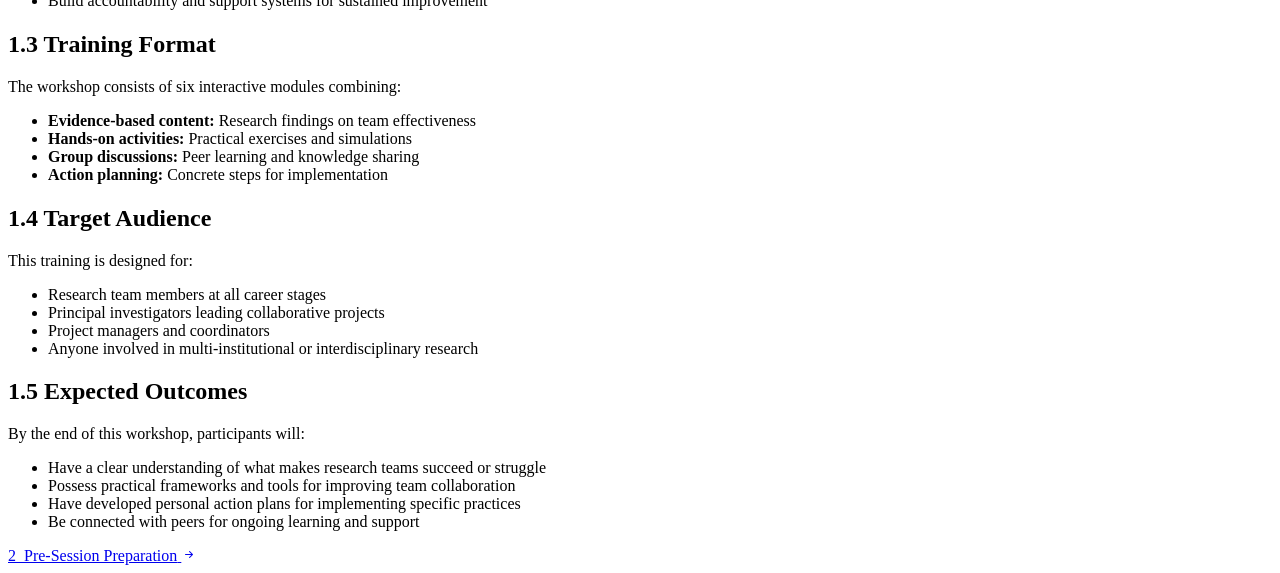
==== commit f8358a7f: "Built site for gh-pages" ====
--- a/index.html
+++ b/index.html
@@ -30,6 +30,7 @@
 <script src="site_libs/quarto-search/fuse.min.js"></script>
 <script src="site_libs/quarto-search/quarto-search.js"></script>
 <meta name="quarto:offset" content="./">
+<link href="./pre-session-preparation.html" rel="next">
 <script src="site_libs/quarto-html/quarto.js" type="module"></script>
 <script src="site_libs/quarto-html/tabsets/tabsets.js" type="module"></script>
 <script src="site_libs/quarto-html/axe/axe-check.js" type="module"></script>
@@ -37,16 +38,20 @@
 <script src="site_libs/quarto-html/tippy.umd.min.js"></script>
 <script src="site_libs/quarto-html/anchor.min.js"></script>
 <link href="site_libs/quarto-html/tippy.css" rel="stylesheet">
-<link href="site_libs/quarto-html/quarto-syntax-highlighting-587c61ba64f3a5504c4d52d930310e48.css" rel="stylesheet" id="quarto-text-highlighting-styles">
+<link href="site_libs/quarto-html/quarto-syntax-highlighting-587c61ba64f3a5504c4d52d930310e48.css" rel="stylesheet" class="quarto-color-scheme" id="quarto-text-highlighting-styles">
+<link href="site_libs/quarto-html/quarto-syntax-highlighting-dark-b758ccaa5987ceb1b75504551e579abf.css" rel="stylesheet" class="quarto-color-scheme quarto-color-alternate" id="quarto-text-highlighting-styles">
+<link href="site_libs/quarto-html/quarto-syntax-highlighting-587c61ba64f3a5504c4d52d930310e48.css" rel="stylesheet" class="quarto-color-scheme-extra" id="quarto-text-highlighting-styles">
 <script src="site_libs/bootstrap/bootstrap.min.js"></script>
 <link href="site_libs/bootstrap/bootstrap-icons.css" rel="stylesheet">
-<link href="site_libs/bootstrap/bootstrap-0b37c64f34216b628666a8dac638b53b.min.css" rel="stylesheet" append-hash="true" id="quarto-bootstrap" data-mode="light">
+<link href="site_libs/bootstrap/bootstrap-0dd2bd5de344125cf763a379ddc3eb04.min.css" rel="stylesheet" append-hash="true" class="quarto-color-scheme" id="quarto-bootstrap" data-mode="light">
+<link href="site_libs/bootstrap/bootstrap-dark-7e34ecb6a0e7991f0346b0751d4a7c3f.min.css" rel="stylesheet" append-hash="true" class="quarto-color-scheme quarto-color-alternate" id="quarto-bootstrap" data-mode="dark">
+<link href="site_libs/bootstrap/bootstrap-0dd2bd5de344125cf763a379ddc3eb04.min.css" rel="stylesheet" append-hash="true" class="quarto-color-scheme-extra" id="quarto-bootstrap" data-mode="light">
 <script id="quarto-search-options" type="application/json">{
-  "location": "navbar",
+  "location": "sidebar",
   "copy-button": false,
   "collapse-after": 3,
-  "panel-placement": "end",
-  "type": "overlay",
+  "panel-placement": "start",
+  "type": "textbox",
   "limit": 50,
   "keyboard-shortcut": [
     "f",
@@ -70,70 +75,326 @@
 }</script>
 
 
-<link rel="stylesheet" href="styles.css">
 </head>
 
-<body class="nav-fixed quarto-light">
+<body class="nav-sidebar floating quarto-light"><script id="quarto-html-before-body" type="application/javascript">
+    const toggleBodyColorMode = (bsSheetEl) => {
+      const mode = bsSheetEl.getAttribute("data-mode");
+      const bodyEl = window.document.querySelector("body");
+      if (mode === "dark") {
+        bodyEl.classList.add("quarto-dark");
+        bodyEl.classList.remove("quarto-light");
+      } else {
+        bodyEl.classList.add("quarto-light");
+        bodyEl.classList.remove("quarto-dark");
+      }
+    }
+    const toggleBodyColorPrimary = () => {
+      const bsSheetEl = window.document.querySelector("link#quarto-bootstrap:not([rel=disabled-stylesheet])");
+      if (bsSheetEl) {
+        toggleBodyColorMode(bsSheetEl);
+      }
+    }
+    const setColorSchemeToggle = (alternate) => {
+      const toggles = window.document.querySelectorAll('.quarto-color-scheme-toggle');
+      for (let i=0; i < toggles.length; i++) {
+        const toggle = toggles[i];
+        if (toggle) {
+          if (alternate) {
+            toggle.classList.add("alternate");
+          } else {
+            toggle.classList.remove("alternate");
+          }
+        }
+      }
+    };
+    const toggleColorMode = (alternate) => {
+      // Switch the stylesheets
+      const primaryStylesheets = window.document.querySelectorAll('link.quarto-color-scheme:not(.quarto-color-alternate)');
+      const alternateStylesheets = window.document.querySelectorAll('link.quarto-color-scheme.quarto-color-alternate');
+      manageTransitions('#quarto-margin-sidebar .nav-link', false);
+      if (alternate) {
+        // note: dark is layered on light, we don't disable primary!
+        enableStylesheet(alternateStylesheets);
+        for (const sheetNode of alternateStylesheets) {
+          if (sheetNode.id === "quarto-bootstrap") {
+            toggleBodyColorMode(sheetNode);
+          }
+        }
+      } else {
+        disableStylesheet(alternateStylesheets);
+        enableStylesheet(primaryStylesheets)
+        toggleBodyColorPrimary();
+      }
+      manageTransitions('#quarto-margin-sidebar .nav-link', true);
+      // Switch the toggles
+      setColorSchemeToggle(alternate)
+      // Hack to workaround the fact that safari doesn't
+      // properly recolor the scrollbar when toggling (#1455)
+      if (navigator.userAgent.indexOf('Safari') > 0 && navigator.userAgent.indexOf('Chrome') == -1) {
+        manageTransitions("body", false);
+        window.scrollTo(0, 1);
+        setTimeout(() => {
+          window.scrollTo(0, 0);
+          manageTransitions("body", true);
+        }, 40);
+      }
+    }
+    const disableStylesheet = (stylesheets) => {
+      for (let i=0; i < stylesheets.length; i++) {
+        const stylesheet = stylesheets[i];
+        stylesheet.rel = 'disabled-stylesheet';
+      }
+    }
+    const enableStylesheet = (stylesheets) => {
+      for (let i=0; i < stylesheets.length; i++) {
+        const stylesheet = stylesheets[i];
+        if(stylesheet.rel !== 'stylesheet') { // for Chrome, which will still FOUC without this check
+          stylesheet.rel = 'stylesheet';
+        }
+      }
+    }
+    const manageTransitions = (selector, allowTransitions) => {
+      const els = window.document.querySelectorAll(selector);
+      for (let i=0; i < els.length; i++) {
+        const el = els[i];
+        if (allowTransitions) {
+          el.classList.remove('notransition');
+        } else {
+          el.classList.add('notransition');
+        }
+      }
+    }
+    const isFileUrl = () => {
+      return window.location.protocol === 'file:';
+    }
+    const hasAlternateSentinel = () => {
+      let styleSentinel = getColorSchemeSentinel();
+      if (styleSentinel !== null) {
+        return styleSentinel === "alternate";
+      } else {
+        return false;
+      }
+    }
+    const setStyleSentinel = (alternate) => {
+      const value = alternate ? "alternate" : "default";
+      if (!isFileUrl()) {
+        window.localStorage.setItem("quarto-color-scheme", value);
+      } else {
+        localAlternateSentinel = value;
+      }
+    }
+    const getColorSchemeSentinel = () => {
+      if (!isFileUrl()) {
+        const storageValue = window.localStorage.getItem("quarto-color-scheme");
+        return storageValue != null ? storageValue : localAlternateSentinel;
+      } else {
+        return localAlternateSentinel;
+      }
+    }
+    const toggleGiscusIfUsed = (isAlternate, darkModeDefault) => {
+      const baseTheme = document.querySelector('#giscus-base-theme')?.value ?? 'light';
+      const alternateTheme = document.querySelector('#giscus-alt-theme')?.value ?? 'dark';
+      let newTheme = '';
+      if(authorPrefersDark) {
+        newTheme = isAlternate ? baseTheme : alternateTheme;
+      } else {
+        newTheme = isAlternate ? alternateTheme : baseTheme;
+      }
+      const changeGiscusTheme = () => {
+        // From: https://github.com/giscus/giscus/issues/336
+        const sendMessage = (message) => {
+          const iframe = document.querySelector('iframe.giscus-frame');
+          if (!iframe) return;
+          iframe.contentWindow.postMessage({ giscus: message }, 'https://giscus.app');
+        }
+        sendMessage({
+          setConfig: {
+            theme: newTheme
+          }
+        });
+      }
+      const isGiscussLoaded = window.document.querySelector('iframe.giscus-frame') !== null;
+      if (isGiscussLoaded) {
+        changeGiscusTheme();
+      }
+    };
+    const authorPrefersDark = false;
+    const queryPrefersDark = window.matchMedia('(prefers-color-scheme: dark)');
+    const darkModeDefault = queryPrefersDark.matches;
+      document.querySelector('link#quarto-text-highlighting-styles.quarto-color-scheme-extra').rel = 'disabled-stylesheet';
+      document.querySelector('link#quarto-bootstrap.quarto-color-scheme-extra').rel = 'disabled-stylesheet';
+    let localAlternateSentinel = darkModeDefault ? 'alternate' : 'default';
+    // Dark / light mode switch
+    window.quartoToggleColorScheme = () => {
+      // Read the current dark / light value
+      let toAlternate = !hasAlternateSentinel();
+      toggleColorMode(toAlternate);
+      setStyleSentinel(toAlternate);
+      toggleGiscusIfUsed(toAlternate, darkModeDefault);
+      window.dispatchEvent(new Event('resize'));
+    };
+    queryPrefersDark.addEventListener("change", e => {
+      if(window.localStorage.getItem("quarto-color-scheme") !== null)
+        return;
+      const alternate = e.matches
+      toggleColorMode(alternate);
+      localAlternateSentinel = e.matches ? 'alternate' : 'default'; // this is used alongside local storage!
+      toggleGiscusIfUsed(alternate, darkModeDefault);
+    });
+    // Switch to dark mode if need be
+    if (hasAlternateSentinel()) {
+      toggleColorMode(true);
+    } else {
+      toggleColorMode(false);
+    }
+  </script>
 
 <div id="quarto-search-results"></div>
   <header id="quarto-header" class="headroom fixed-top">
-    <nav class="navbar navbar-expand-lg " data-bs-theme="dark">
-      <div class="navbar-container container-fluid">
-      <div class="navbar-brand-container mx-auto">
-    <a class="navbar-brand" href="./index.html">
-    <span class="navbar-title">Team Science Training Workshop</span>
-    </a>
-  </div>
-            <div id="quarto-search" class="" title="Search"></div>
-          <button class="navbar-toggler" type="button" data-bs-toggle="collapse" data-bs-target="#navbarCollapse" aria-controls="navbarCollapse" role="menu" aria-expanded="false" aria-label="Toggle navigation" onclick="if (window.quartoToggleHeadroom) { window.quartoToggleHeadroom(); }">
-  <span class="navbar-toggler-icon"></span>
-</button>
-          <div class="collapse navbar-collapse" id="navbarCollapse">
-            <ul class="navbar-nav navbar-nav-scroll me-auto">
-  <li class="nav-item">
-    <a class="nav-link active" href="./index.html" aria-current="page"> 
-<span class="menu-text">Home</span></a>
-  </li>  
-  <li class="nav-item">
-    <a class="nav-link" href="./facilitator-guide.html"> 
-<span class="menu-text">Facilitator Guide</span></a>
-  </li>  
-</ul>
-          </div> <!-- /navcollapse -->
-            <div class="quarto-navbar-tools">
-</div>
-      </div> <!-- /container-fluid -->
-    </nav>
+  <nav class="quarto-secondary-nav">
+    <div class="container-fluid d-flex">
+      <button type="button" class="quarto-btn-toggle btn" data-bs-toggle="collapse" role="button" data-bs-target=".quarto-sidebar-collapse-item" aria-controls="quarto-sidebar" aria-expanded="false" aria-label="Toggle sidebar navigation" onclick="if (window.quartoToggleHeadroom) { window.quartoToggleHeadroom(); }">
+        <i class="bi bi-layout-text-sidebar-reverse"></i>
+      </button>
+        <nav class="quarto-page-breadcrumbs" aria-label="breadcrumb"><ol class="breadcrumb"><li class="breadcrumb-item"><a href="./index.html"><span class="chapter-number">1</span>&nbsp; <span class="chapter-title">Team Science Training Workshop</span></a></li></ol></nav>
+        <a class="flex-grow-1" role="navigation" data-bs-toggle="collapse" data-bs-target=".quarto-sidebar-collapse-item" aria-controls="quarto-sidebar" aria-expanded="false" aria-label="Toggle sidebar navigation" onclick="if (window.quartoToggleHeadroom) { window.quartoToggleHeadroom(); }">      
+        </a>
+      <button type="button" class="btn quarto-search-button" aria-label="Search" onclick="window.quartoOpenSearch();">
+        <i class="bi bi-search"></i>
+      </button>
+    </div>
+  </nav>
 </header>
 <!-- content -->
-<div id="quarto-content" class="quarto-container page-columns page-rows-contents page-layout-article page-navbar">
+<div id="quarto-content" class="quarto-container page-columns page-rows-contents page-layout-article">
 <!-- sidebar -->
+  <nav id="quarto-sidebar" class="sidebar collapse collapse-horizontal quarto-sidebar-collapse-item sidebar-navigation floating overflow-auto">
+    <div class="pt-lg-2 mt-2 text-left sidebar-header">
+    <div class="sidebar-title mb-0 py-0">
+      <a href="./">Team Science Training Workshop</a> 
+        <div class="sidebar-tools-main">
+  <a href="" class="quarto-color-scheme-toggle quarto-navigation-tool  px-1" onclick="window.quartoToggleColorScheme(); return false;" title="Toggle dark mode"><i class="bi"></i></a>
+</div>
+    </div>
+      </div>
+        <div class="mt-2 flex-shrink-0 align-items-center">
+        <div class="sidebar-search">
+        <div id="quarto-search" class="" title="Search"></div>
+        </div>
+        </div>
+    <div class="sidebar-menu-container"> 
+    <ul class="list-unstyled mt-1">
+        <li class="sidebar-item">
+  <div class="sidebar-item-container"> 
+  <a href="./index.html" class="sidebar-item-text sidebar-link active">
+ <span class="menu-text"><span class="chapter-number">1</span>&nbsp; <span class="chapter-title">Team Science Training Workshop</span></span></a>
+  </div>
+</li>
+        <li class="sidebar-item">
+  <div class="sidebar-item-container"> 
+  <a href="./pre-session-preparation.html" class="sidebar-item-text sidebar-link">
+ <span class="menu-text"><span class="chapter-number">2</span>&nbsp; <span class="chapter-title">Pre-Session Preparation</span></span></a>
+  </div>
+</li>
+        <li class="sidebar-item">
+  <div class="sidebar-item-container"> 
+  <a href="./module-1-foundations.html" class="sidebar-item-text sidebar-link">
+ <span class="menu-text"><span class="chapter-number">3</span>&nbsp; <span class="chapter-title">Module 1: Foundations of Team Science (30 minutes)</span></span></a>
+  </div>
+</li>
+        <li class="sidebar-item">
+  <div class="sidebar-item-container"> 
+  <a href="./module-2-communication.html" class="sidebar-item-text sidebar-link">
+ <span class="menu-text"><span class="chapter-number">4</span>&nbsp; <span class="chapter-title">Module 2: Communication Architecture (45 minutes)</span></span></a>
+  </div>
+</li>
+        <li class="sidebar-item">
+  <div class="sidebar-item-container"> 
+  <a href="./module-3-governance.html" class="sidebar-item-text sidebar-link">
+ <span class="menu-text"><span class="chapter-number">5</span>&nbsp; <span class="chapter-title">Module 3: Governance and Leadership Models (40 minutes)</span></span></a>
+  </div>
+</li>
+        <li class="sidebar-item">
+  <div class="sidebar-item-container"> 
+  <a href="./module-4-data-sharing.html" class="sidebar-item-text sidebar-link">
+ <span class="menu-text"><span class="chapter-number">6</span>&nbsp; <span class="chapter-title">Module 4: Data Sharing and Resource Management (35 minutes)</span></span></a>
+  </div>
+</li>
+        <li class="sidebar-item">
+  <div class="sidebar-item-container"> 
+  <a href="./module-5-inclusion.html" class="sidebar-item-text sidebar-link">
+ <span class="menu-text"><span class="chapter-number">7</span>&nbsp; <span class="chapter-title">Module 5: Building Inclusive and Productive Teams (30 minutes)</span></span></a>
+  </div>
+</li>
+        <li class="sidebar-item">
+  <div class="sidebar-item-container"> 
+  <a href="./module-6-implementation.html" class="sidebar-item-text sidebar-link">
+ <span class="menu-text"><span class="chapter-number">8</span>&nbsp; <span class="chapter-title">Module 6: Implementation and Sustainability (20 minutes)</span></span></a>
+  </div>
+</li>
+        <li class="sidebar-item sidebar-item-section">
+      <div class="sidebar-item-container"> 
+            <a class="sidebar-item-text sidebar-link text-start" data-bs-toggle="collapse" data-bs-target="#quarto-sidebar-section-1" role="navigation" aria-expanded="true">
+ <span class="menu-text">Appendices</span></a>
+          <a class="sidebar-item-toggle text-start" data-bs-toggle="collapse" data-bs-target="#quarto-sidebar-section-1" role="navigation" aria-expanded="true" aria-label="Toggle section">
+            <i class="bi bi-chevron-right ms-2"></i>
+          </a> 
+      </div>
+      <ul id="quarto-sidebar-section-1" class="collapse list-unstyled sidebar-section depth1 show">  
+          <li class="sidebar-item">
+  <div class="sidebar-item-container"> 
+  <a href="./post-session-follow-up.html" class="sidebar-item-text sidebar-link">
+ <span class="menu-text"><span class="chapter-number">A</span>&nbsp; <span class="chapter-title">Post-Session Follow-Up</span></span></a>
+  </div>
+</li>
+          <li class="sidebar-item">
+  <div class="sidebar-item-container"> 
+  <a href="./troubleshooting.html" class="sidebar-item-text sidebar-link">
+ <span class="menu-text"><span class="chapter-number">B</span>&nbsp; <span class="chapter-title">Troubleshooting Common Facilitation Challenges</span></span></a>
+  </div>
+</li>
+          <li class="sidebar-item">
+  <div class="sidebar-item-container"> 
+  <a href="./materials-checklist.html" class="sidebar-item-text sidebar-link">
+ <span class="menu-text"><span class="chapter-number">C</span>&nbsp; <span class="chapter-title">Materials Checklist</span></span></a>
+  </div>
+</li>
+      </ul>
+  </li>
+    </ul>
+    </div>
+</nav>
+<div id="quarto-sidebar-glass" class="quarto-sidebar-collapse-item" data-bs-toggle="collapse" data-bs-target=".quarto-sidebar-collapse-item"></div>
 <!-- margin-sidebar -->
     <div id="quarto-margin-sidebar" class="sidebar margin-sidebar">
         <nav id="TOC" role="doc-toc" class="toc-active">
-    <h2 id="toc-title">On this page</h2>
+    <h2 id="toc-title">Table of contents</h2>
    
   <ul>
-  <li><a href="#workshop-overview" id="toc-workshop-overview" class="nav-link active" data-scroll-target="#workshop-overview">Workshop Overview</a></li>
-  <li><a href="#workshop-goals" id="toc-workshop-goals" class="nav-link" data-scroll-target="#workshop-goals">Workshop Goals</a>
+  <li><a href="#team-science-training-workshop" id="toc-team-science-training-workshop" class="nav-link active" data-scroll-target="#team-science-training-workshop"><span class="header-section-number">1</span> Team Science Training Workshop</a>
   <ul class="collapse">
-  <li><a href="#understand-team-science-fundamentals" id="toc-understand-team-science-fundamentals" class="nav-link" data-scroll-target="#understand-team-science-fundamentals">1. Understand Team Science Fundamentals</a></li>
-  <li><a href="#build-communication-architecture" id="toc-build-communication-architecture" class="nav-link" data-scroll-target="#build-communication-architecture">2. Build Communication Architecture</a></li>
-  <li><a href="#design-governance-structures" id="toc-design-governance-structures" class="nav-link" data-scroll-target="#design-governance-structures">3. Design Governance Structures</a></li>
-  <li><a href="#manage-data-and-resources-collaboratively" id="toc-manage-data-and-resources-collaboratively" class="nav-link" data-scroll-target="#manage-data-and-resources-collaboratively">4. Manage Data and Resources Collaboratively</a></li>
-  <li><a href="#build-inclusive-and-productive-teams" id="toc-build-inclusive-and-productive-teams" class="nav-link" data-scroll-target="#build-inclusive-and-productive-teams">5. Build Inclusive and Productive Teams</a></li>
-  <li><a href="#implement-sustainable-practices" id="toc-implement-sustainable-practices" class="nav-link" data-scroll-target="#implement-sustainable-practices">6. Implement Sustainable Practices</a></li>
+  <li><a href="#workshop-overview" id="toc-workshop-overview" class="nav-link" data-scroll-target="#workshop-overview"><span class="header-section-number">1.1</span> Workshop Overview</a></li>
+  <li><a href="#workshop-goals" id="toc-workshop-goals" class="nav-link" data-scroll-target="#workshop-goals"><span class="header-section-number">1.2</span> Workshop Goals</a>
+  <ul class="collapse">
+  <li><a href="#understand-team-science-fundamentals" id="toc-understand-team-science-fundamentals" class="nav-link" data-scroll-target="#understand-team-science-fundamentals"><span class="header-section-number">1.2.1</span> 1. Understand Team Science Fundamentals</a></li>
+  <li><a href="#build-communication-architecture" id="toc-build-communication-architecture" class="nav-link" data-scroll-target="#build-communication-architecture"><span class="header-section-number">1.2.2</span> 2. Build Communication Architecture</a></li>
+  <li><a href="#design-governance-structures" id="toc-design-governance-structures" class="nav-link" data-scroll-target="#design-governance-structures"><span class="header-section-number">1.2.3</span> 3. Design Governance Structures</a></li>
+  <li><a href="#manage-data-and-resources-collaboratively" id="toc-manage-data-and-resources-collaboratively" class="nav-link" data-scroll-target="#manage-data-and-resources-collaboratively"><span class="header-section-number">1.2.4</span> 4. Manage Data and Resources Collaboratively</a></li>
+  <li><a href="#build-inclusive-and-productive-teams" id="toc-build-inclusive-and-productive-teams" class="nav-link" data-scroll-target="#build-inclusive-and-productive-teams"><span class="header-section-number">1.2.5</span> 5. Build Inclusive and Productive Teams</a></li>
+  <li><a href="#implement-sustainable-practices" id="toc-implement-sustainable-practices" class="nav-link" data-scroll-target="#implement-sustainable-practices"><span class="header-section-number">1.2.6</span> 6. Implement Sustainable Practices</a></li>
   </ul></li>
-  <li><a href="#training-format" id="toc-training-format" class="nav-link" data-scroll-target="#training-format">Training Format</a></li>
-  <li><a href="#target-audience" id="toc-target-audience" class="nav-link" data-scroll-target="#target-audience">Target Audience</a></li>
-  <li><a href="#expected-outcomes" id="toc-expected-outcomes" class="nav-link" data-scroll-target="#expected-outcomes">Expected Outcomes</a></li>
-  <li><a href="#getting-started" id="toc-getting-started" class="nav-link" data-scroll-target="#getting-started">Getting Started</a></li>
+  <li><a href="#training-format" id="toc-training-format" class="nav-link" data-scroll-target="#training-format"><span class="header-section-number">1.3</span> Training Format</a></li>
+  <li><a href="#target-audience" id="toc-target-audience" class="nav-link" data-scroll-target="#target-audience"><span class="header-section-number">1.4</span> Target Audience</a></li>
+  <li><a href="#expected-outcomes" id="toc-expected-outcomes" class="nav-link" data-scroll-target="#expected-outcomes"><span class="header-section-number">1.5</span> Expected Outcomes</a></li>
+  </ul></li>
   </ul>
 </nav>
     </div>
 <!-- main -->
 <main class="content" id="quarto-document-content">
 
+
 <header id="title-block-header" class="quarto-title-block default">
 <div class="quarto-title">
 <h1 class="title">Team Science Training Workshop</h1>
@@ -153,55 +414,57 @@
 </header>
 
 
-<section id="workshop-overview" class="level2">
-<h2 class="anchored" data-anchor-id="workshop-overview">Workshop Overview</h2>
+<section id="team-science-training-workshop" class="level1" data-number="1">
+<h1 data-number="1"><span class="header-section-number">1</span> Team Science Training Workshop</h1>
+<section id="workshop-overview" class="level2" data-number="1.1">
+<h2 data-number="1.1" class="anchored" data-anchor-id="workshop-overview"><span class="header-section-number">1.1</span> Workshop Overview</h2>
 <p>Welcome to the Team Science Training Workshop! This comprehensive program is designed to help research teams collaborate more effectively through evidence-based practices and structured frameworks.</p>
 </section>
-<section id="workshop-goals" class="level2">
-<h2 class="anchored" data-anchor-id="workshop-goals">Workshop Goals</h2>
+<section id="workshop-goals" class="level2" data-number="1.2">
+<h2 data-number="1.2" class="anchored" data-anchor-id="workshop-goals"><span class="header-section-number">1.2</span> Workshop Goals</h2>
 <p>This training workshop aims to equip participants with the knowledge, skills, and tools needed to:</p>
-<section id="understand-team-science-fundamentals" class="level3">
-<h3 class="anchored" data-anchor-id="understand-team-science-fundamentals">1. Understand Team Science Fundamentals</h3>
+<section id="understand-team-science-fundamentals" class="level3" data-number="1.2.1">
+<h3 data-number="1.2.1" class="anchored" data-anchor-id="understand-team-science-fundamentals"><span class="header-section-number">1.2.1</span> 1. Understand Team Science Fundamentals</h3>
 <ul>
 <li>Learn what makes research teams effective based on scientific evidence</li>
 <li>Identify common failure modes in collaborative research</li>
 <li>Apply the IMPACT framework (Interdependence, Motivation, Processes, Abilities, Culture, Tools) to team dynamics</li>
 </ul>
 </section>
-<section id="build-communication-architecture" class="level3">
-<h3 class="anchored" data-anchor-id="build-communication-architecture">2. Build Communication Architecture</h3>
+<section id="build-communication-architecture" class="level3" data-number="1.2.2">
+<h3 data-number="1.2.2" class="anchored" data-anchor-id="build-communication-architecture"><span class="header-section-number">1.2.2</span> 2. Build Communication Architecture</h3>
 <ul>
 <li>Implement the 4C Framework (Clarity, Cadence, Channels, Culture) for effective team communication</li>
 <li>Create communication charters that work for real research teams</li>
 <li>Establish psychological safety and inclusion norms</li>
 </ul>
 </section>
-<section id="design-governance-structures" class="level3">
-<h3 class="anchored" data-anchor-id="design-governance-structures">3. Design Governance Structures</h3>
+<section id="design-governance-structures" class="level3" data-number="1.2.3">
+<h3 data-number="1.2.3" class="anchored" data-anchor-id="design-governance-structures"><span class="header-section-number">1.2.3</span> 3. Design Governance Structures</h3>
 <ul>
 <li>Understand different leadership models (distributed, rotating, collaborative hierarchy, network governance)</li>
 <li>Design governance structures appropriate for specific collaboration contexts</li>
 <li>Create clear decision-making processes and accountability structures</li>
 </ul>
 </section>
-<section id="manage-data-and-resources-collaboratively" class="level3">
-<h3 class="anchored" data-anchor-id="manage-data-and-resources-collaboratively">4. Manage Data and Resources Collaboratively</h3>
+<section id="manage-data-and-resources-collaboratively" class="level3" data-number="1.2.4">
+<h3 data-number="1.2.4" class="anchored" data-anchor-id="manage-data-and-resources-collaboratively"><span class="header-section-number">1.2.4</span> 4. Manage Data and Resources Collaboratively</h3>
 <ul>
 <li>Apply FAIR+ principles (Findable, Accessible, Interoperable, Reusable, Secure) to team data practices</li>
 <li>Negotiate data sharing agreements that balance protection with access</li>
 <li>Establish protocols for resource allocation and management</li>
 </ul>
 </section>
-<section id="build-inclusive-and-productive-teams" class="level3">
-<h3 class="anchored" data-anchor-id="build-inclusive-and-productive-teams">5. Build Inclusive and Productive Teams</h3>
+<section id="build-inclusive-and-productive-teams" class="level3" data-number="1.2.5">
+<h3 data-number="1.2.5" class="anchored" data-anchor-id="build-inclusive-and-productive-teams"><span class="header-section-number">1.2.5</span> 5. Build Inclusive and Productive Teams</h3>
 <ul>
 <li>Recognize the value of diversity in research teams</li>
 <li>Implement inclusion strategies that enable all team members to contribute effectively</li>
 <li>Address bias and create equitable participation structures</li>
 </ul>
 </section>
-<section id="implement-sustainable-practices" class="level3">
-<h3 class="anchored" data-anchor-id="implement-sustainable-practices">6. Implement Sustainable Practices</h3>
+<section id="implement-sustainable-practices" class="level3" data-number="1.2.6">
+<h3 data-number="1.2.6" class="anchored" data-anchor-id="implement-sustainable-practices"><span class="header-section-number">1.2.6</span> 6. Implement Sustainable Practices</h3>
 <ul>
 <li>Develop personal action plans for improving team collaboration</li>
 <li>Start with small, measurable changes that demonstrate value</li>
@@ -209,8 +472,8 @@
 </ul>
 </section>
 </section>
-<section id="training-format" class="level2">
-<h2 class="anchored" data-anchor-id="training-format">Training Format</h2>
+<section id="training-format" class="level2" data-number="1.3">
+<h2 data-number="1.3" class="anchored" data-anchor-id="training-format"><span class="header-section-number">1.3</span> Training Format</h2>
 <p>The workshop consists of six interactive modules combining:</p>
 <ul>
 <li><strong>Evidence-based content:</strong> Research findings on team effectiveness</li>
@@ -219,8 +482,8 @@
 <li><strong>Action planning:</strong> Concrete steps for implementation</li>
 </ul>
 </section>
-<section id="target-audience" class="level2">
-<h2 class="anchored" data-anchor-id="target-audience">Target Audience</h2>
+<section id="target-audience" class="level2" data-number="1.4">
+<h2 data-number="1.4" class="anchored" data-anchor-id="target-audience"><span class="header-section-number">1.4</span> Target Audience</h2>
 <p>This training is designed for:</p>
 <ul>
 <li>Research team members at all career stages</li>
@@ -229,8 +492,8 @@
 <li>Anyone involved in multi-institutional or interdisciplinary research</li>
 </ul>
 </section>
-<section id="expected-outcomes" class="level2">
-<h2 class="anchored" data-anchor-id="expected-outcomes">Expected Outcomes</h2>
+<section id="expected-outcomes" class="level2" data-number="1.5">
+<h2 data-number="1.5" class="anchored" data-anchor-id="expected-outcomes"><span class="header-section-number">1.5</span> Expected Outcomes</h2>
 <p>By the end of this workshop, participants will:</p>
 <ul>
 <li>Have a clear understanding of what makes research teams succeed or struggle</li>
@@ -238,18 +501,27 @@
 <li>Have developed personal action plans for implementing specific practices</li>
 <li>Be connected with peers for ongoing learning and support</li>
 </ul>
-<hr>
-</section>
-<section id="getting-started" class="level2">
-<h2 class="anchored" data-anchor-id="getting-started">Getting Started</h2>
-<p>To begin, navigate to the <a href="facilitator-guide.qmd">Facilitator Guide</a> for detailed instructions on delivering this training program.</p>
-
-
+
+
+</section>
 </section>
 
 </main> <!-- /main -->
 <script id="quarto-html-after-body" type="application/javascript">
   window.document.addEventListener("DOMContentLoaded", function (event) {
+    // Ensure there is a toggle, if there isn't float one in the top right
+    if (window.document.querySelector('.quarto-color-scheme-toggle') === null) {
+      const a = window.document.createElement('a');
+      a.classList.add('top-right');
+      a.classList.add('quarto-color-scheme-toggle');
+      a.href = "";
+      a.onclick = function() { try { window.quartoToggleColorScheme(); } catch {} return false; };
+      const i = window.document.createElement("i");
+      i.classList.add('bi');
+      a.appendChild(i);
+      window.document.body.appendChild(a);
+    }
+    setColorSchemeToggle(hasAlternateSentinel())
     const icon = "";
     const anchorJS = new window.AnchorJS();
     anchorJS.options = {
@@ -321,7 +593,7 @@
     }
       var localhostRegex = new RegExp(/^(?:http|https):\/\/localhost\:?[0-9]*\//);
       var mailtoRegex = new RegExp(/^mailto:/);
-        var filterRegex = new RegExp("https:\/\/bridge2ai\.github\.io\/teaming-training-workshop\/");
+        var filterRegex = new RegExp('/' + window.location.host + '/');
       var isInternal = (href) => {
           return filterRegex.test(href) || localhostRegex.test(href) || mailtoRegex.test(href);
       }
@@ -648,6 +920,15 @@
     }
   });
   </script>
+<nav class="page-navigation">
+  <div class="nav-page nav-page-previous">
+  </div>
+  <div class="nav-page nav-page-next">
+      <a href="./pre-session-preparation.html" class="pagination-link" aria-label="Pre-Session Preparation">
+        <span class="nav-page-text"><span class="chapter-number">2</span>&nbsp; <span class="chapter-title">Pre-Session Preparation</span></span> <i class="bi bi-arrow-right-short"></i>
+      </a>
+  </div>
+</nav>
 </div> <!-- /content -->
 
 
--- a/site_libs/quarto-html/quarto-syntax-highlighting-dark-b758ccaa5987ceb1b75504551e579abf.css
+++ b/site_libs/quarto-html/quarto-syntax-highlighting-dark-b758ccaa5987ceb1b75504551e579abf.css
@@ -0,0 +1,219 @@
+/* quarto syntax highlight colors */
+:root {
+  --quarto-hl-al-color: #f07178;
+  --quarto-hl-an-color: #d4d0ab;
+  --quarto-hl-at-color: #00e0e0;
+  --quarto-hl-bn-color: #d4d0ab;
+  --quarto-hl-bu-color: #abe338;
+  --quarto-hl-ch-color: #abe338;
+  --quarto-hl-co-color: #f8f8f2;
+  --quarto-hl-cv-color: #ffd700;
+  --quarto-hl-cn-color: #ffd700;
+  --quarto-hl-cf-color: #ffa07a;
+  --quarto-hl-dt-color: #ffa07a;
+  --quarto-hl-dv-color: #d4d0ab;
+  --quarto-hl-do-color: #f8f8f2;
+  --quarto-hl-er-color: #f07178;
+  --quarto-hl-ex-color: #00e0e0;
+  --quarto-hl-fl-color: #d4d0ab;
+  --quarto-hl-fu-color: #ffa07a;
+  --quarto-hl-im-color: #abe338;
+  --quarto-hl-in-color: #d4d0ab;
+  --quarto-hl-kw-color: #ffa07a;
+  --quarto-hl-op-color: #ffa07a;
+  --quarto-hl-ot-color: #00e0e0;
+  --quarto-hl-pp-color: #dcc6e0;
+  --quarto-hl-re-color: #00e0e0;
+  --quarto-hl-sc-color: #abe338;
+  --quarto-hl-ss-color: #abe338;
+  --quarto-hl-st-color: #abe338;
+  --quarto-hl-va-color: #00e0e0;
+  --quarto-hl-vs-color: #abe338;
+  --quarto-hl-wa-color: #dcc6e0;
+}
+
+/* other quarto variables */
+:root {
+  --quarto-font-monospace: SFMono-Regular, Menlo, Monaco, Consolas, "Liberation Mono", "Courier New", monospace;
+}
+
+/* syntax highlight based on Pandoc's rules */
+pre > code.sourceCode > span {
+  color: #f8f8f2;
+}
+
+code.sourceCode > span {
+  color: #f8f8f2;
+}
+
+div.sourceCode,
+div.sourceCode pre.sourceCode {
+  color: #f8f8f2;
+}
+
+/* Normal */
+code span {
+  color: #f8f8f2;
+}
+
+/* Alert */
+code span.al {
+  color: #f07178;
+}
+
+/* Annotation */
+code span.an {
+  color: #d4d0ab;
+}
+
+/* Attribute */
+code span.at {
+  color: #00e0e0;
+}
+
+/* BaseN */
+code span.bn {
+  color: #d4d0ab;
+}
+
+/* BuiltIn */
+code span.bu {
+  color: #abe338;
+}
+
+/* ControlFlow */
+code span.cf {
+  font-weight: bold;
+  color: #ffa07a;
+}
+
+/* Char */
+code span.ch {
+  color: #abe338;
+}
+
+/* Constant */
+code span.cn {
+  color: #ffd700;
+}
+
+/* Comment */
+code span.co {
+  font-style: italic;
+  color: #f8f8f2;
+}
+
+/* CommentVar */
+code span.cv {
+  color: #ffd700;
+}
+
+/* Documentation */
+code span.do {
+  color: #f8f8f2;
+}
+
+/* DataType */
+code span.dt {
+  color: #ffa07a;
+}
+
+/* DecVal */
+code span.dv {
+  color: #d4d0ab;
+}
+
+/* Error */
+code span.er {
+  color: #f07178;
+  text-decoration: underline;
+}
+
+/* Extension */
+code span.ex {
+  font-weight: bold;
+  color: #00e0e0;
+}
+
+/* Float */
+code span.fl {
+  color: #d4d0ab;
+}
+
+/* Function */
+code span.fu {
+  color: #ffa07a;
+}
+
+/* Import */
+code span.im {
+  color: #abe338;
+}
+
+/* Information */
+code span.in {
+  color: #d4d0ab;
+}
+
+/* Keyword */
+code span.kw {
+  font-weight: bold;
+  color: #ffa07a;
+}
+
+/* Operator */
+code span.op {
+  color: #ffa07a;
+}
+
+/* Other */
+code span.ot {
+  color: #00e0e0;
+}
+
+/* Preprocessor */
+code span.pp {
+  color: #dcc6e0;
+}
+
+/* RegionMarker */
+code span.re {
+  background-color: #f8f8f2;
+  color: #00e0e0;
+}
+
+/* SpecialChar */
+code span.sc {
+  color: #abe338;
+}
+
+/* SpecialString */
+code span.ss {
+  color: #abe338;
+}
+
+/* String */
+code span.st {
+  color: #abe338;
+}
+
+/* Variable */
+code span.va {
+  color: #00e0e0;
+}
+
+/* VerbatimString */
+code span.vs {
+  color: #abe338;
+}
+
+/* Warning */
+code span.wa {
+  color: #dcc6e0;
+}
+
+.prevent-inlining {
+  content: "</";
+}
+
+/*# sourceMappingURL=6c091f0476edacc1e88d089996040f32.css.map */
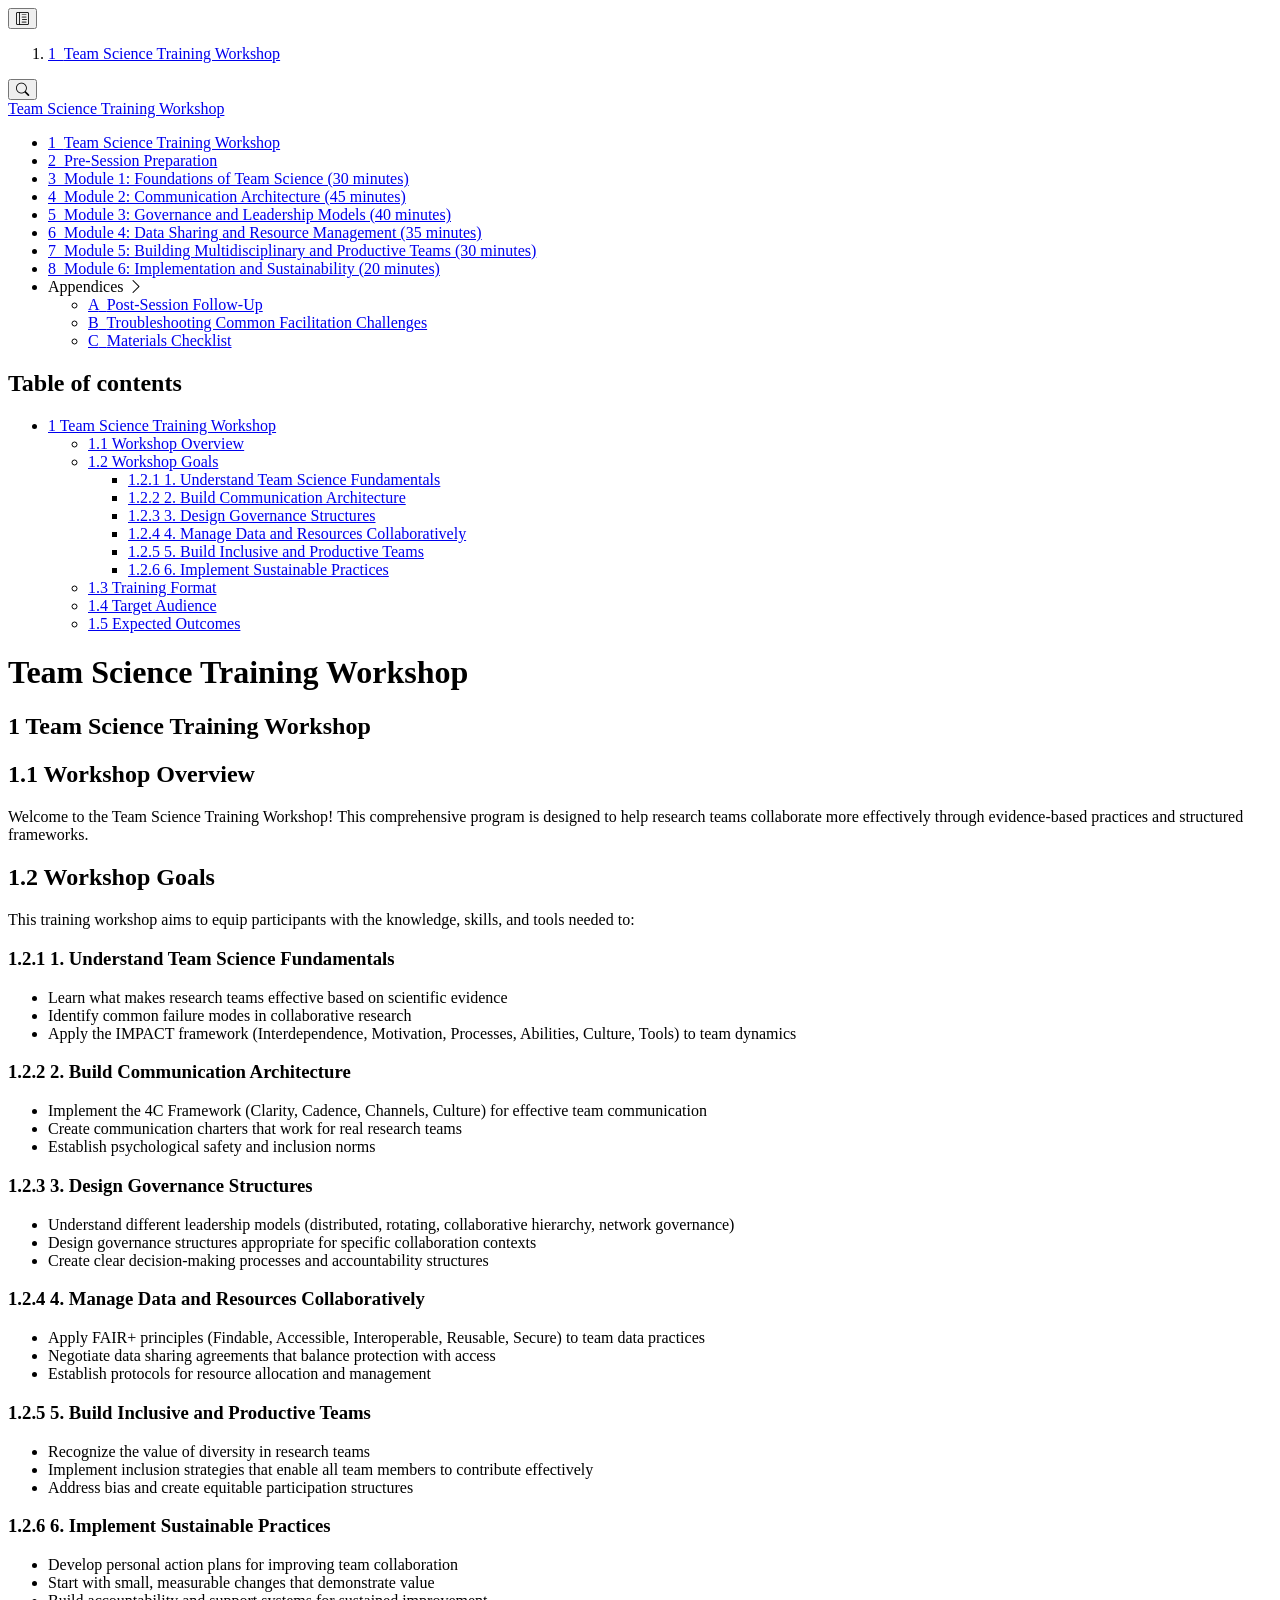
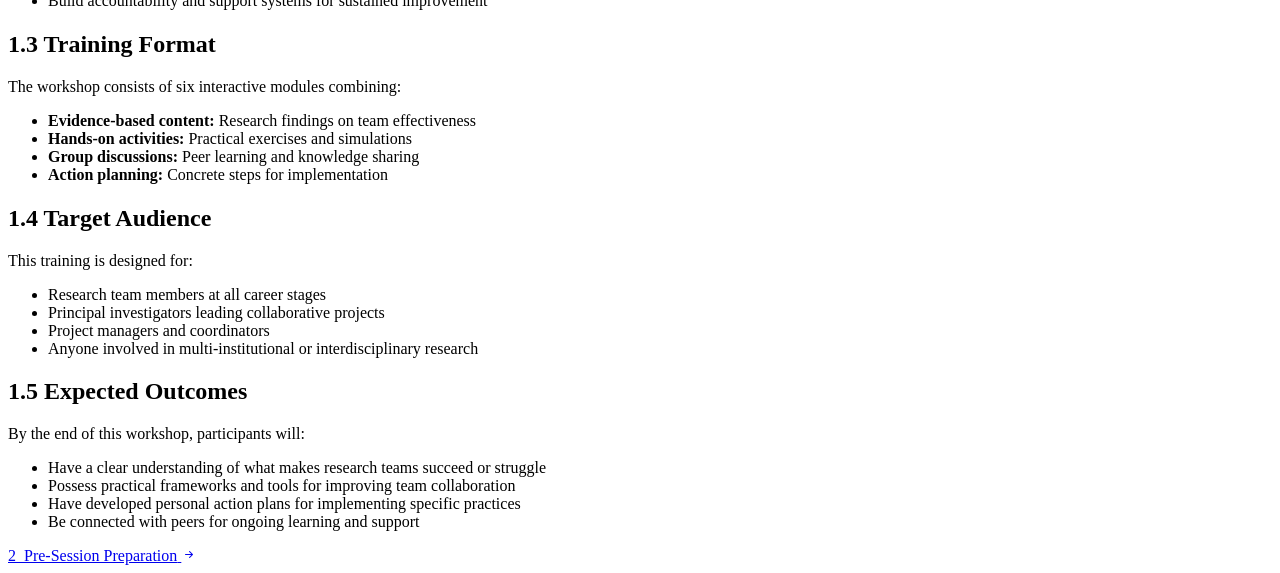
==== commit 829672cd: "Built site for gh-pages" ====
--- a/index.html
+++ b/index.html
@@ -2,7 +2,7 @@
 <html xmlns="http://www.w3.org/1999/xhtml" lang="en" xml:lang="en"><head>
 
 <meta charset="utf-8">
-<meta name="generator" content="quarto-1.8.26">
+<meta name="generator" content="quarto-1.8.27">
 
 <meta name="viewport" content="width=device-width, initial-scale=1.0, user-scalable=yes">
 
@@ -38,9 +38,9 @@
 <script src="site_libs/quarto-html/tippy.umd.min.js"></script>
 <script src="site_libs/quarto-html/anchor.min.js"></script>
 <link href="site_libs/quarto-html/tippy.css" rel="stylesheet">
-<link href="site_libs/quarto-html/quarto-syntax-highlighting-587c61ba64f3a5504c4d52d930310e48.css" rel="stylesheet" class="quarto-color-scheme" id="quarto-text-highlighting-styles">
-<link href="site_libs/quarto-html/quarto-syntax-highlighting-dark-b758ccaa5987ceb1b75504551e579abf.css" rel="stylesheet" class="quarto-color-scheme quarto-color-alternate" id="quarto-text-highlighting-styles">
-<link href="site_libs/quarto-html/quarto-syntax-highlighting-587c61ba64f3a5504c4d52d930310e48.css" rel="stylesheet" class="quarto-color-scheme-extra" id="quarto-text-highlighting-styles">
+<link href="site_libs/quarto-html/quarto-syntax-highlighting-ed96de9b727972fe78a7b5d16c58bf87.css" rel="stylesheet" class="quarto-color-scheme" id="quarto-text-highlighting-styles">
+<link href="site_libs/quarto-html/quarto-syntax-highlighting-dark-4d9afe2b8d18ee9fa5d0d57b5ed4214d.css" rel="stylesheet" class="quarto-color-scheme quarto-color-alternate" id="quarto-text-highlighting-styles">
+<link href="site_libs/quarto-html/quarto-syntax-highlighting-ed96de9b727972fe78a7b5d16c58bf87.css" rel="stylesheet" class="quarto-color-scheme-extra" id="quarto-text-highlighting-styles">
 <script src="site_libs/bootstrap/bootstrap.min.js"></script>
 <link href="site_libs/bootstrap/bootstrap-icons.css" rel="stylesheet">
 <link href="site_libs/bootstrap/bootstrap-0dd2bd5de344125cf763a379ddc3eb04.min.css" rel="stylesheet" append-hash="true" class="quarto-color-scheme" id="quarto-bootstrap" data-mode="light">
@@ -324,7 +324,7 @@
         <li class="sidebar-item">
   <div class="sidebar-item-container"> 
   <a href="./module-5-inclusion.html" class="sidebar-item-text sidebar-link">
- <span class="menu-text"><span class="chapter-number">7</span>&nbsp; <span class="chapter-title">Module 5: Building Inclusive and Productive Teams (30 minutes)</span></span></a>
+ <span class="menu-text"><span class="chapter-number">7</span>&nbsp; <span class="chapter-title">Module 5: Building Multidisciplinary and Productive Teams (30 minutes)</span></span></a>
   </div>
 </li>
         <li class="sidebar-item">
--- a/site_libs/quarto-html/quarto-syntax-highlighting-ed96de9b727972fe78a7b5d16c58bf87.css
+++ b/site_libs/quarto-html/quarto-syntax-highlighting-ed96de9b727972fe78a7b5d16c58bf87.css
@@ -0,0 +1,236 @@
+/* quarto syntax highlight colors */
+:root {
+  --quarto-hl-ot-color: #003B4F;
+  --quarto-hl-at-color: #657422;
+  --quarto-hl-ss-color: #20794D;
+  --quarto-hl-an-color: #5E5E5E;
+  --quarto-hl-fu-color: #4758AB;
+  --quarto-hl-st-color: #20794D;
+  --quarto-hl-cf-color: #003B4F;
+  --quarto-hl-op-color: #5E5E5E;
+  --quarto-hl-er-color: #AD0000;
+  --quarto-hl-bn-color: #AD0000;
+  --quarto-hl-al-color: #AD0000;
+  --quarto-hl-va-color: #111111;
+  --quarto-hl-bu-color: inherit;
+  --quarto-hl-ex-color: inherit;
+  --quarto-hl-pp-color: #AD0000;
+  --quarto-hl-in-color: #5E5E5E;
+  --quarto-hl-vs-color: #20794D;
+  --quarto-hl-wa-color: #5E5E5E;
+  --quarto-hl-do-color: #5E5E5E;
+  --quarto-hl-im-color: #00769E;
+  --quarto-hl-ch-color: #20794D;
+  --quarto-hl-dt-color: #AD0000;
+  --quarto-hl-fl-color: #AD0000;
+  --quarto-hl-co-color: #5E5E5E;
+  --quarto-hl-cv-color: #5E5E5E;
+  --quarto-hl-cn-color: #8f5902;
+  --quarto-hl-sc-color: #5E5E5E;
+  --quarto-hl-dv-color: #AD0000;
+  --quarto-hl-kw-color: #003B4F;
+}
+
+/* other quarto variables */
+:root {
+  --quarto-font-monospace: SFMono-Regular, Menlo, Monaco, Consolas, "Liberation Mono", "Courier New", monospace;
+}
+
+/* syntax highlight based on Pandoc's rules */
+pre > code.sourceCode > span {
+  color: #003B4F;
+}
+
+code.sourceCode > span {
+  color: #003B4F;
+}
+
+div.sourceCode,
+div.sourceCode pre.sourceCode {
+  color: #003B4F;
+}
+
+/* Normal */
+code span {
+  color: #003B4F;
+}
+
+/* Alert */
+code span.al {
+  color: #AD0000;
+  font-style: inherit;
+}
+
+/* Annotation */
+code span.an {
+  color: #5E5E5E;
+  font-style: inherit;
+}
+
+/* Attribute */
+code span.at {
+  color: #657422;
+  font-style: inherit;
+}
+
+/* BaseN */
+code span.bn {
+  color: #AD0000;
+  font-style: inherit;
+}
+
+/* BuiltIn */
+code span.bu {
+  font-style: inherit;
+}
+
+/* ControlFlow */
+code span.cf {
+  color: #003B4F;
+  font-weight: bold;
+  font-style: inherit;
+}
+
+/* Char */
+code span.ch {
+  color: #20794D;
+  font-style: inherit;
+}
+
+/* Constant */
+code span.cn {
+  color: #8f5902;
+  font-style: inherit;
+}
+
+/* Comment */
+code span.co {
+  color: #5E5E5E;
+  font-style: inherit;
+}
+
+/* CommentVar */
+code span.cv {
+  color: #5E5E5E;
+  font-style: italic;
+}
+
+/* Documentation */
+code span.do {
+  color: #5E5E5E;
+  font-style: italic;
+}
+
+/* DataType */
+code span.dt {
+  color: #AD0000;
+  font-style: inherit;
+}
+
+/* DecVal */
+code span.dv {
+  color: #AD0000;
+  font-style: inherit;
+}
+
+/* Error */
+code span.er {
+  color: #AD0000;
+  font-style: inherit;
+}
+
+/* Extension */
+code span.ex {
+  font-style: inherit;
+}
+
+/* Float */
+code span.fl {
+  color: #AD0000;
+  font-style: inherit;
+}
+
+/* Function */
+code span.fu {
+  color: #4758AB;
+  font-style: inherit;
+}
+
+/* Import */
+code span.im {
+  color: #00769E;
+  font-style: inherit;
+}
+
+/* Information */
+code span.in {
+  color: #5E5E5E;
+  font-style: inherit;
+}
+
+/* Keyword */
+code span.kw {
+  color: #003B4F;
+  font-weight: bold;
+  font-style: inherit;
+}
+
+/* Operator */
+code span.op {
+  color: #5E5E5E;
+  font-style: inherit;
+}
+
+/* Other */
+code span.ot {
+  color: #003B4F;
+  font-style: inherit;
+}
+
+/* Preprocessor */
+code span.pp {
+  color: #AD0000;
+  font-style: inherit;
+}
+
+/* SpecialChar */
+code span.sc {
+  color: #5E5E5E;
+  font-style: inherit;
+}
+
+/* SpecialString */
+code span.ss {
+  color: #20794D;
+  font-style: inherit;
+}
+
+/* String */
+code span.st {
+  color: #20794D;
+  font-style: inherit;
+}
+
+/* Variable */
+code span.va {
+  color: #111111;
+  font-style: inherit;
+}
+
+/* VerbatimString */
+code span.vs {
+  color: #20794D;
+  font-style: inherit;
+}
+
+/* Warning */
+code span.wa {
+  color: #5E5E5E;
+  font-style: italic;
+}
+
+.prevent-inlining {
+  content: "</";
+}
+
+/*# sourceMappingURL=0920dd6d7437995b8cdf7429764427b1.css.map */
--- a/site_libs/quarto-html/quarto-syntax-highlighting-dark-4d9afe2b8d18ee9fa5d0d57b5ed4214d.css
+++ b/site_libs/quarto-html/quarto-syntax-highlighting-dark-4d9afe2b8d18ee9fa5d0d57b5ed4214d.css
@@ -0,0 +1,219 @@
+/* quarto syntax highlight colors */
+:root {
+  --quarto-hl-al-color: #f07178;
+  --quarto-hl-an-color: #d4d0ab;
+  --quarto-hl-at-color: #00e0e0;
+  --quarto-hl-bn-color: #d4d0ab;
+  --quarto-hl-bu-color: #abe338;
+  --quarto-hl-ch-color: #abe338;
+  --quarto-hl-co-color: #f8f8f2;
+  --quarto-hl-cv-color: #ffd700;
+  --quarto-hl-cn-color: #ffd700;
+  --quarto-hl-cf-color: #ffa07a;
+  --quarto-hl-dt-color: #ffa07a;
+  --quarto-hl-dv-color: #d4d0ab;
+  --quarto-hl-do-color: #f8f8f2;
+  --quarto-hl-er-color: #f07178;
+  --quarto-hl-ex-color: #00e0e0;
+  --quarto-hl-fl-color: #d4d0ab;
+  --quarto-hl-fu-color: #ffa07a;
+  --quarto-hl-im-color: #abe338;
+  --quarto-hl-in-color: #d4d0ab;
+  --quarto-hl-kw-color: #ffa07a;
+  --quarto-hl-op-color: #ffa07a;
+  --quarto-hl-ot-color: #00e0e0;
+  --quarto-hl-pp-color: #dcc6e0;
+  --quarto-hl-re-color: #00e0e0;
+  --quarto-hl-sc-color: #abe338;
+  --quarto-hl-ss-color: #abe338;
+  --quarto-hl-st-color: #abe338;
+  --quarto-hl-va-color: #00e0e0;
+  --quarto-hl-vs-color: #abe338;
+  --quarto-hl-wa-color: #dcc6e0;
+}
+
+/* other quarto variables */
+:root {
+  --quarto-font-monospace: SFMono-Regular, Menlo, Monaco, Consolas, "Liberation Mono", "Courier New", monospace;
+}
+
+/* syntax highlight based on Pandoc's rules */
+pre > code.sourceCode > span {
+  color: #f8f8f2;
+}
+
+code.sourceCode > span {
+  color: #f8f8f2;
+}
+
+div.sourceCode,
+div.sourceCode pre.sourceCode {
+  color: #f8f8f2;
+}
+
+/* Normal */
+code span {
+  color: #f8f8f2;
+}
+
+/* Alert */
+code span.al {
+  color: #f07178;
+}
+
+/* Annotation */
+code span.an {
+  color: #d4d0ab;
+}
+
+/* Attribute */
+code span.at {
+  color: #00e0e0;
+}
+
+/* BaseN */
+code span.bn {
+  color: #d4d0ab;
+}
+
+/* BuiltIn */
+code span.bu {
+  color: #abe338;
+}
+
+/* ControlFlow */
+code span.cf {
+  font-weight: bold;
+  color: #ffa07a;
+}
+
+/* Char */
+code span.ch {
+  color: #abe338;
+}
+
+/* Constant */
+code span.cn {
+  color: #ffd700;
+}
+
+/* Comment */
+code span.co {
+  font-style: italic;
+  color: #f8f8f2;
+}
+
+/* CommentVar */
+code span.cv {
+  color: #ffd700;
+}
+
+/* Documentation */
+code span.do {
+  color: #f8f8f2;
+}
+
+/* DataType */
+code span.dt {
+  color: #ffa07a;
+}
+
+/* DecVal */
+code span.dv {
+  color: #d4d0ab;
+}
+
+/* Error */
+code span.er {
+  color: #f07178;
+  text-decoration: underline;
+}
+
+/* Extension */
+code span.ex {
+  font-weight: bold;
+  color: #00e0e0;
+}
+
+/* Float */
+code span.fl {
+  color: #d4d0ab;
+}
+
+/* Function */
+code span.fu {
+  color: #ffa07a;
+}
+
+/* Import */
+code span.im {
+  color: #abe338;
+}
+
+/* Information */
+code span.in {
+  color: #d4d0ab;
+}
+
+/* Keyword */
+code span.kw {
+  font-weight: bold;
+  color: #ffa07a;
+}
+
+/* Operator */
+code span.op {
+  color: #ffa07a;
+}
+
+/* Other */
+code span.ot {
+  color: #00e0e0;
+}
+
+/* Preprocessor */
+code span.pp {
+  color: #dcc6e0;
+}
+
+/* RegionMarker */
+code span.re {
+  background-color: #f8f8f2;
+  color: #00e0e0;
+}
+
+/* SpecialChar */
+code span.sc {
+  color: #abe338;
+}
+
+/* SpecialString */
+code span.ss {
+  color: #abe338;
+}
+
+/* String */
+code span.st {
+  color: #abe338;
+}
+
+/* Variable */
+code span.va {
+  color: #00e0e0;
+}
+
+/* VerbatimString */
+code span.vs {
+  color: #abe338;
+}
+
+/* Warning */
+code span.wa {
+  color: #dcc6e0;
+}
+
+.prevent-inlining {
+  content: "</";
+}
+
+/*# sourceMappingURL=86edf53ecdff796acf02dbceed379426.css.map */
--- a/site_libs/quarto-html/quarto-syntax-highlighting-ed96de9b727972fe78a7b5d16c58bf87.css
+++ b/site_libs/quarto-html/quarto-syntax-highlighting-ed96de9b727972fe78a7b5d16c58bf87.css
@@ -0,0 +1,236 @@
+/* quarto syntax highlight colors */
+:root {
+  --quarto-hl-ot-color: #003B4F;
+  --quarto-hl-at-color: #657422;
+  --quarto-hl-ss-color: #20794D;
+  --quarto-hl-an-color: #5E5E5E;
+  --quarto-hl-fu-color: #4758AB;
+  --quarto-hl-st-color: #20794D;
+  --quarto-hl-cf-color: #003B4F;
+  --quarto-hl-op-color: #5E5E5E;
+  --quarto-hl-er-color: #AD0000;
+  --quarto-hl-bn-color: #AD0000;
+  --quarto-hl-al-color: #AD0000;
+  --quarto-hl-va-color: #111111;
+  --quarto-hl-bu-color: inherit;
+  --quarto-hl-ex-color: inherit;
+  --quarto-hl-pp-color: #AD0000;
+  --quarto-hl-in-color: #5E5E5E;
+  --quarto-hl-vs-color: #20794D;
+  --quarto-hl-wa-color: #5E5E5E;
+  --quarto-hl-do-color: #5E5E5E;
+  --quarto-hl-im-color: #00769E;
+  --quarto-hl-ch-color: #20794D;
+  --quarto-hl-dt-color: #AD0000;
+  --quarto-hl-fl-color: #AD0000;
+  --quarto-hl-co-color: #5E5E5E;
+  --quarto-hl-cv-color: #5E5E5E;
+  --quarto-hl-cn-color: #8f5902;
+  --quarto-hl-sc-color: #5E5E5E;
+  --quarto-hl-dv-color: #AD0000;
+  --quarto-hl-kw-color: #003B4F;
+}
+
+/* other quarto variables */
+:root {
+  --quarto-font-monospace: SFMono-Regular, Menlo, Monaco, Consolas, "Liberation Mono", "Courier New", monospace;
+}
+
+/* syntax highlight based on Pandoc's rules */
+pre > code.sourceCode > span {
+  color: #003B4F;
+}
+
+code.sourceCode > span {
+  color: #003B4F;
+}
+
+div.sourceCode,
+div.sourceCode pre.sourceCode {
+  color: #003B4F;
+}
+
+/* Normal */
+code span {
+  color: #003B4F;
+}
+
+/* Alert */
+code span.al {
+  color: #AD0000;
+  font-style: inherit;
+}
+
+/* Annotation */
+code span.an {
+  color: #5E5E5E;
+  font-style: inherit;
+}
+
+/* Attribute */
+code span.at {
+  color: #657422;
+  font-style: inherit;
+}
+
+/* BaseN */
+code span.bn {
+  color: #AD0000;
+  font-style: inherit;
+}
+
+/* BuiltIn */
+code span.bu {
+  font-style: inherit;
+}
+
+/* ControlFlow */
+code span.cf {
+  color: #003B4F;
+  font-weight: bold;
+  font-style: inherit;
+}
+
+/* Char */
+code span.ch {
+  color: #20794D;
+  font-style: inherit;
+}
+
+/* Constant */
+code span.cn {
+  color: #8f5902;
+  font-style: inherit;
+}
+
+/* Comment */
+code span.co {
+  color: #5E5E5E;
+  font-style: inherit;
+}
+
+/* CommentVar */
+code span.cv {
+  color: #5E5E5E;
+  font-style: italic;
+}
+
+/* Documentation */
+code span.do {
+  color: #5E5E5E;
+  font-style: italic;
+}
+
+/* DataType */
+code span.dt {
+  color: #AD0000;
+  font-style: inherit;
+}
+
+/* DecVal */
+code span.dv {
+  color: #AD0000;
+  font-style: inherit;
+}
+
+/* Error */
+code span.er {
+  color: #AD0000;
+  font-style: inherit;
+}
+
+/* Extension */
+code span.ex {
+  font-style: inherit;
+}
+
+/* Float */
+code span.fl {
+  color: #AD0000;
+  font-style: inherit;
+}
+
+/* Function */
+code span.fu {
+  color: #4758AB;
+  font-style: inherit;
+}
+
+/* Import */
+code span.im {
+  color: #00769E;
+  font-style: inherit;
+}
+
+/* Information */
+code span.in {
+  color: #5E5E5E;
+  font-style: inherit;
+}
+
+/* Keyword */
+code span.kw {
+  color: #003B4F;
+  font-weight: bold;
+  font-style: inherit;
+}
+
+/* Operator */
+code span.op {
+  color: #5E5E5E;
+  font-style: inherit;
+}
+
+/* Other */
+code span.ot {
+  color: #003B4F;
+  font-style: inherit;
+}
+
+/* Preprocessor */
+code span.pp {
+  color: #AD0000;
+  font-style: inherit;
+}
+
+/* SpecialChar */
+code span.sc {
+  color: #5E5E5E;
+  font-style: inherit;
+}
+
+/* SpecialString */
+code span.ss {
+  color: #20794D;
+  font-style: inherit;
+}
+
+/* String */
+code span.st {
+  color: #20794D;
+  font-style: inherit;
+}
+
+/* Variable */
+code span.va {
+  color: #111111;
+  font-style: inherit;
+}
+
+/* VerbatimString */
+code span.vs {
+  color: #20794D;
+  font-style: inherit;
+}
+
+/* Warning */
+code span.wa {
+  color: #5E5E5E;
+  font-style: italic;
+}
+
+.prevent-inlining {
+  content: "</";
+}
+
+/*# sourceMappingURL=0920dd6d7437995b8cdf7429764427b1.css.map */
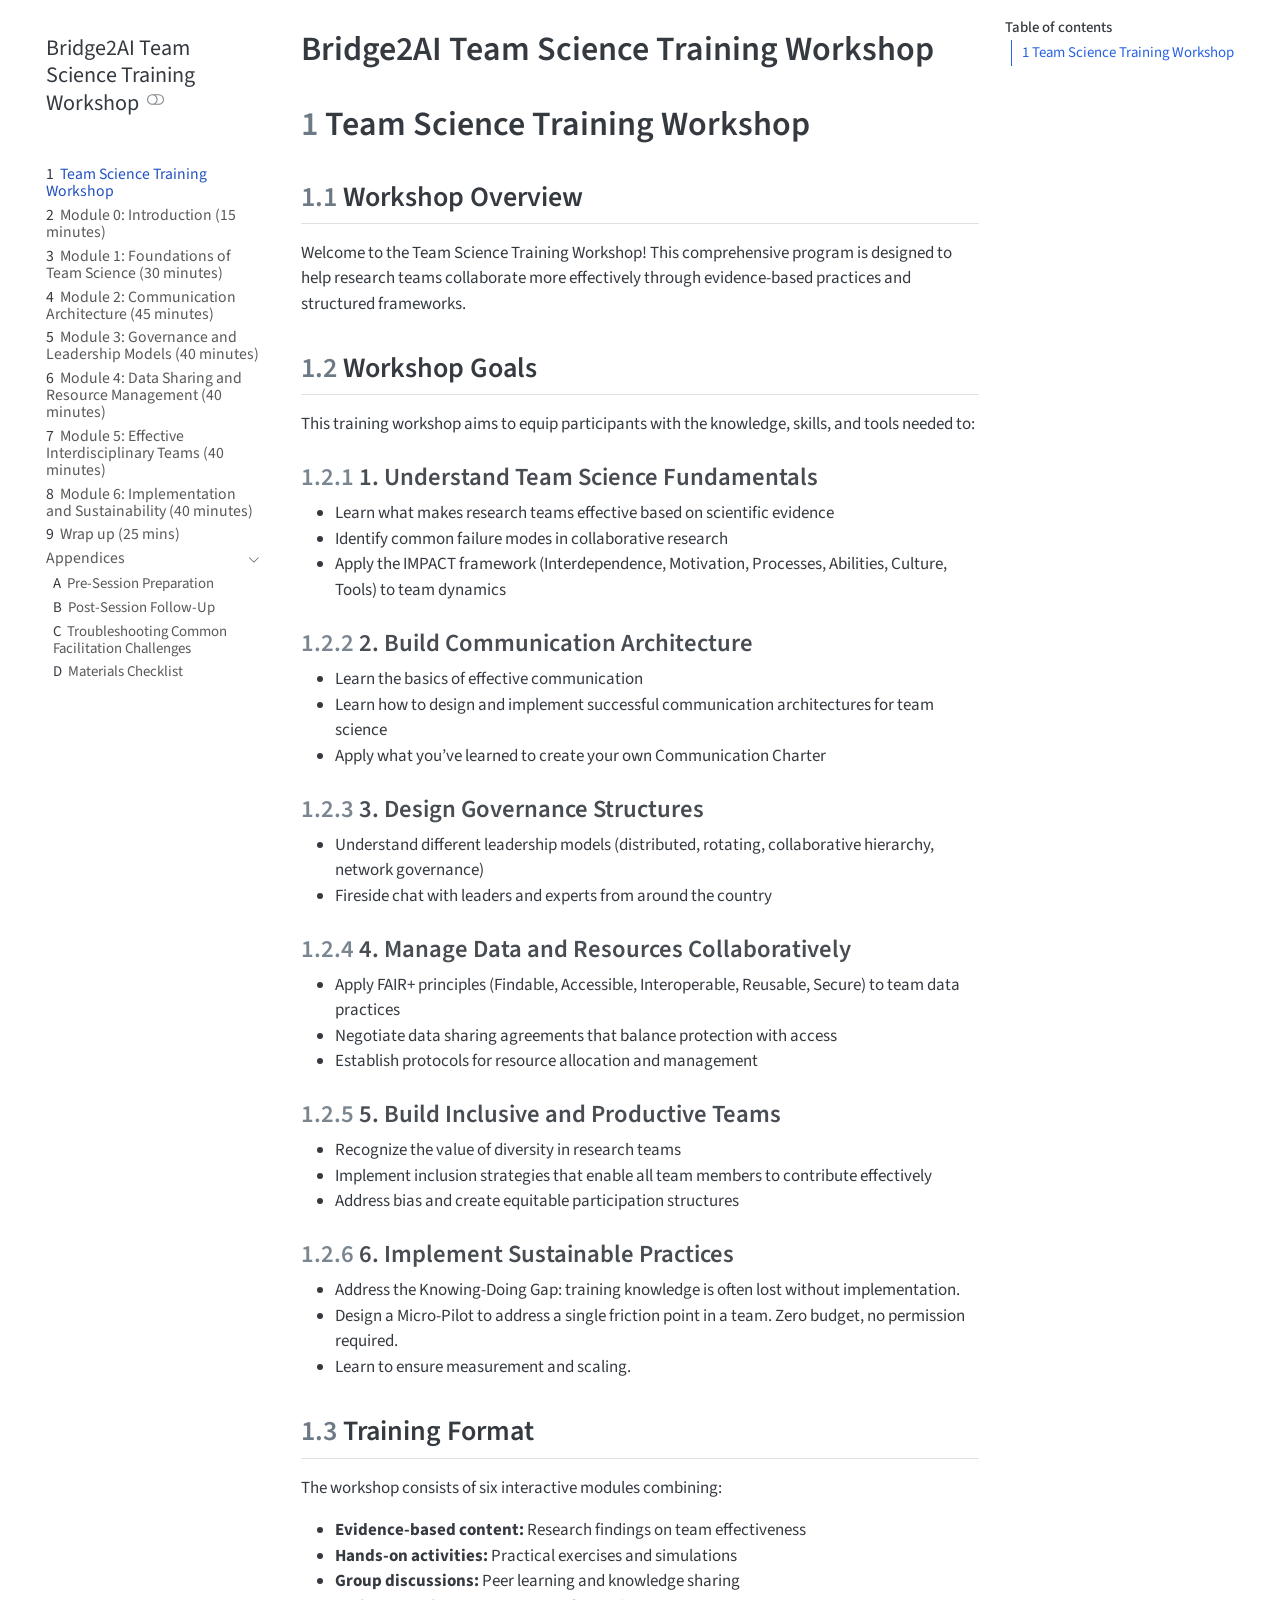
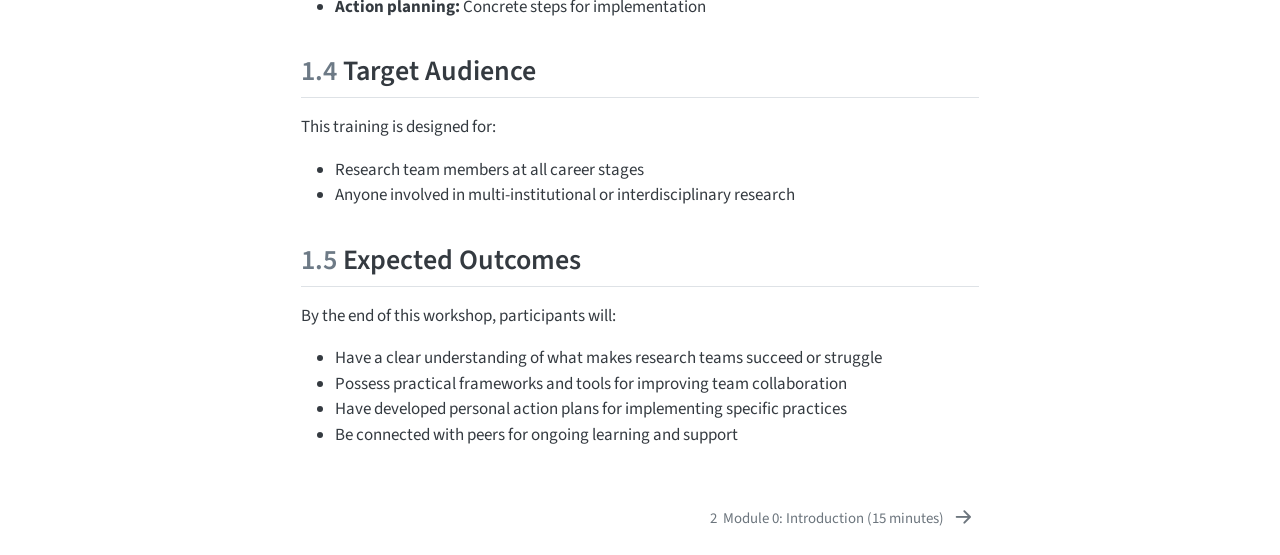
==== commit 42bb4b90: "Built site for gh-pages" ====
--- a/index.html
+++ b/index.html
@@ -7,7 +7,7 @@
 <meta name="viewport" content="width=device-width, initial-scale=1.0, user-scalable=yes">
 
 
-<title>Team Science Training Workshop</title>
+<title>Bridge2AI Team Science Training Workshop</title>
 <style>
 code{white-space: pre-wrap;}
 span.smallcaps{font-variant: small-caps;}
@@ -30,7 +30,7 @@
 <script src="site_libs/quarto-search/fuse.min.js"></script>
 <script src="site_libs/quarto-search/quarto-search.js"></script>
 <meta name="quarto:offset" content="./">
-<link href="./pre-session-preparation.html" rel="next">
+<link href="./module-0-introductions.html" rel="next">
 <script src="site_libs/quarto-html/quarto.js" type="module"></script>
 <script src="site_libs/quarto-html/tabsets/tabsets.js" type="module"></script>
 <script src="site_libs/quarto-html/axe/axe-check.js" type="module"></script>
@@ -43,9 +43,9 @@
 <link href="site_libs/quarto-html/quarto-syntax-highlighting-ed96de9b727972fe78a7b5d16c58bf87.css" rel="stylesheet" class="quarto-color-scheme-extra" id="quarto-text-highlighting-styles">
 <script src="site_libs/bootstrap/bootstrap.min.js"></script>
 <link href="site_libs/bootstrap/bootstrap-icons.css" rel="stylesheet">
-<link href="site_libs/bootstrap/bootstrap-0dd2bd5de344125cf763a379ddc3eb04.min.css" rel="stylesheet" append-hash="true" class="quarto-color-scheme" id="quarto-bootstrap" data-mode="light">
-<link href="site_libs/bootstrap/bootstrap-dark-7e34ecb6a0e7991f0346b0751d4a7c3f.min.css" rel="stylesheet" append-hash="true" class="quarto-color-scheme quarto-color-alternate" id="quarto-bootstrap" data-mode="dark">
-<link href="site_libs/bootstrap/bootstrap-0dd2bd5de344125cf763a379ddc3eb04.min.css" rel="stylesheet" append-hash="true" class="quarto-color-scheme-extra" id="quarto-bootstrap" data-mode="light">
+<link href="site_libs/bootstrap/bootstrap-00ccf60c28c3bdf2d57f5131fbf16f11.min.css" rel="stylesheet" append-hash="true" class="quarto-color-scheme" id="quarto-bootstrap" data-mode="light">
+<link href="site_libs/bootstrap/bootstrap-dark-7c8ba9dac8feea6a77ed63b2e2898d0e.min.css" rel="stylesheet" append-hash="true" class="quarto-color-scheme quarto-color-alternate" id="quarto-bootstrap" data-mode="dark">
+<link href="site_libs/bootstrap/bootstrap-00ccf60c28c3bdf2d57f5131fbf16f11.min.css" rel="stylesheet" append-hash="true" class="quarto-color-scheme-extra" id="quarto-bootstrap" data-mode="light">
 <script id="quarto-search-options" type="application/json">{
   "location": "sidebar",
   "copy-button": false,
@@ -272,7 +272,7 @@
   <nav id="quarto-sidebar" class="sidebar collapse collapse-horizontal quarto-sidebar-collapse-item sidebar-navigation floating overflow-auto">
     <div class="pt-lg-2 mt-2 text-left sidebar-header">
     <div class="sidebar-title mb-0 py-0">
-      <a href="./">Team Science Training Workshop</a> 
+      <a href="./">Bridge2AI Team Science Training Workshop</a> 
         <div class="sidebar-tools-main">
   <a href="" class="quarto-color-scheme-toggle quarto-navigation-tool  px-1" onclick="window.quartoToggleColorScheme(); return false;" title="Toggle dark mode"><i class="bi"></i></a>
 </div>
@@ -293,8 +293,8 @@
 </li>
         <li class="sidebar-item">
   <div class="sidebar-item-container"> 
-  <a href="./pre-session-preparation.html" class="sidebar-item-text sidebar-link">
- <span class="menu-text"><span class="chapter-number">2</span>&nbsp; <span class="chapter-title">Pre-Session Preparation</span></span></a>
+  <a href="./module-0-introductions.html" class="sidebar-item-text sidebar-link">
+ <span class="menu-text"><span class="chapter-number">2</span>&nbsp; <span class="chapter-title">Module 0: Introduction (15 minutes)</span></span></a>
   </div>
 </li>
         <li class="sidebar-item">
@@ -318,19 +318,25 @@
         <li class="sidebar-item">
   <div class="sidebar-item-container"> 
   <a href="./module-4-data-sharing.html" class="sidebar-item-text sidebar-link">
- <span class="menu-text"><span class="chapter-number">6</span>&nbsp; <span class="chapter-title">Module 4: Data Sharing and Resource Management (35 minutes)</span></span></a>
+ <span class="menu-text"><span class="chapter-number">6</span>&nbsp; <span class="chapter-title">Module 4: Data Sharing and Resource Management (40 minutes)</span></span></a>
   </div>
 </li>
         <li class="sidebar-item">
   <div class="sidebar-item-container"> 
   <a href="./module-5-inclusion.html" class="sidebar-item-text sidebar-link">
- <span class="menu-text"><span class="chapter-number">7</span>&nbsp; <span class="chapter-title">Module 5: Building Multidisciplinary and Productive Teams (30 minutes)</span></span></a>
+ <span class="menu-text"><span class="chapter-number">7</span>&nbsp; <span class="chapter-title">Module 5: Effective Interdisciplinary Teams (40 minutes)</span></span></a>
   </div>
 </li>
         <li class="sidebar-item">
   <div class="sidebar-item-container"> 
   <a href="./module-6-implementation.html" class="sidebar-item-text sidebar-link">
- <span class="menu-text"><span class="chapter-number">8</span>&nbsp; <span class="chapter-title">Module 6: Implementation and Sustainability (20 minutes)</span></span></a>
+ <span class="menu-text"><span class="chapter-number">8</span>&nbsp; <span class="chapter-title">Module 6: Implementation and Sustainability (40 minutes)</span></span></a>
+  </div>
+</li>
+        <li class="sidebar-item">
+  <div class="sidebar-item-container"> 
+  <a href="./wrap-up.html" class="sidebar-item-text sidebar-link">
+ <span class="menu-text"><span class="chapter-number">9</span>&nbsp; <span class="chapter-title">Wrap up (25 mins)</span></span></a>
   </div>
 </li>
         <li class="sidebar-item sidebar-item-section">
@@ -344,20 +350,26 @@
       <ul id="quarto-sidebar-section-1" class="collapse list-unstyled sidebar-section depth1 show">  
           <li class="sidebar-item">
   <div class="sidebar-item-container"> 
+  <a href="./pre-session-preparation.html" class="sidebar-item-text sidebar-link">
+ <span class="menu-text"><span class="chapter-number">A</span>&nbsp; <span class="chapter-title">Pre-Session Preparation</span></span></a>
+  </div>
+</li>
+          <li class="sidebar-item">
+  <div class="sidebar-item-container"> 
   <a href="./post-session-follow-up.html" class="sidebar-item-text sidebar-link">
- <span class="menu-text"><span class="chapter-number">A</span>&nbsp; <span class="chapter-title">Post-Session Follow-Up</span></span></a>
+ <span class="menu-text"><span class="chapter-number">B</span>&nbsp; <span class="chapter-title">Post-Session Follow-Up</span></span></a>
   </div>
 </li>
           <li class="sidebar-item">
   <div class="sidebar-item-container"> 
   <a href="./troubleshooting.html" class="sidebar-item-text sidebar-link">
- <span class="menu-text"><span class="chapter-number">B</span>&nbsp; <span class="chapter-title">Troubleshooting Common Facilitation Challenges</span></span></a>
+ <span class="menu-text"><span class="chapter-number">C</span>&nbsp; <span class="chapter-title">Troubleshooting Common Facilitation Challenges</span></span></a>
   </div>
 </li>
           <li class="sidebar-item">
   <div class="sidebar-item-container"> 
   <a href="./materials-checklist.html" class="sidebar-item-text sidebar-link">
- <span class="menu-text"><span class="chapter-number">C</span>&nbsp; <span class="chapter-title">Materials Checklist</span></span></a>
+ <span class="menu-text"><span class="chapter-number">D</span>&nbsp; <span class="chapter-title">Materials Checklist</span></span></a>
   </div>
 </li>
       </ul>
@@ -397,7 +409,7 @@
 
 <header id="title-block-header" class="quarto-title-block default">
 <div class="quarto-title">
-<h1 class="title">Team Science Training Workshop</h1>
+<h1 class="title">Bridge2AI Team Science Training Workshop</h1>
 </div>
 
 
@@ -434,17 +446,16 @@
 <section id="build-communication-architecture" class="level3" data-number="1.2.2">
 <h3 data-number="1.2.2" class="anchored" data-anchor-id="build-communication-architecture"><span class="header-section-number">1.2.2</span> 2. Build Communication Architecture</h3>
 <ul>
-<li>Implement the 4C Framework (Clarity, Cadence, Channels, Culture) for effective team communication</li>
-<li>Create communication charters that work for real research teams</li>
-<li>Establish psychological safety and inclusion norms</li>
+<li>Learn the basics of effective communication</li>
+<li>Learn how to design and implement successful communication architectures for team science</li>
+<li>Apply what you’ve learned to create your own Communication Charter</li>
 </ul>
 </section>
 <section id="design-governance-structures" class="level3" data-number="1.2.3">
 <h3 data-number="1.2.3" class="anchored" data-anchor-id="design-governance-structures"><span class="header-section-number">1.2.3</span> 3. Design Governance Structures</h3>
 <ul>
 <li>Understand different leadership models (distributed, rotating, collaborative hierarchy, network governance)</li>
-<li>Design governance structures appropriate for specific collaboration contexts</li>
-<li>Create clear decision-making processes and accountability structures</li>
+<li>Fireside chat with leaders and experts from around the country</li>
 </ul>
 </section>
 <section id="manage-data-and-resources-collaboratively" class="level3" data-number="1.2.4">
@@ -466,9 +477,9 @@
 <section id="implement-sustainable-practices" class="level3" data-number="1.2.6">
 <h3 data-number="1.2.6" class="anchored" data-anchor-id="implement-sustainable-practices"><span class="header-section-number">1.2.6</span> 6. Implement Sustainable Practices</h3>
 <ul>
-<li>Develop personal action plans for improving team collaboration</li>
-<li>Start with small, measurable changes that demonstrate value</li>
-<li>Build accountability and support systems for sustained improvement</li>
+<li>Address the Knowing-Doing Gap: training knowledge is often lost without implementation.</li>
+<li>Design a Micro-Pilot to address a single friction point in a team. Zero budget, no permission required.</li>
+<li>Learn to ensure measurement and scaling.</li>
 </ul>
 </section>
 </section>
@@ -487,8 +498,6 @@
 <p>This training is designed for:</p>
 <ul>
 <li>Research team members at all career stages</li>
-<li>Principal investigators leading collaborative projects</li>
-<li>Project managers and coordinators</li>
 <li>Anyone involved in multi-institutional or interdisciplinary research</li>
 </ul>
 </section>
@@ -924,8 +933,8 @@
   <div class="nav-page nav-page-previous">
   </div>
   <div class="nav-page nav-page-next">
-      <a href="./pre-session-preparation.html" class="pagination-link" aria-label="Pre-Session Preparation">
-        <span class="nav-page-text"><span class="chapter-number">2</span>&nbsp; <span class="chapter-title">Pre-Session Preparation</span></span> <i class="bi bi-arrow-right-short"></i>
+      <a href="./module-0-introductions.html" class="pagination-link" aria-label="Module 0: Introduction (15 minutes)">
+        <span class="nav-page-text"><span class="chapter-number">2</span>&nbsp; <span class="chapter-title">Module 0: Introduction (15 minutes)</span></span> <i class="bi bi-arrow-right-short"></i>
       </a>
   </div>
 </nav>
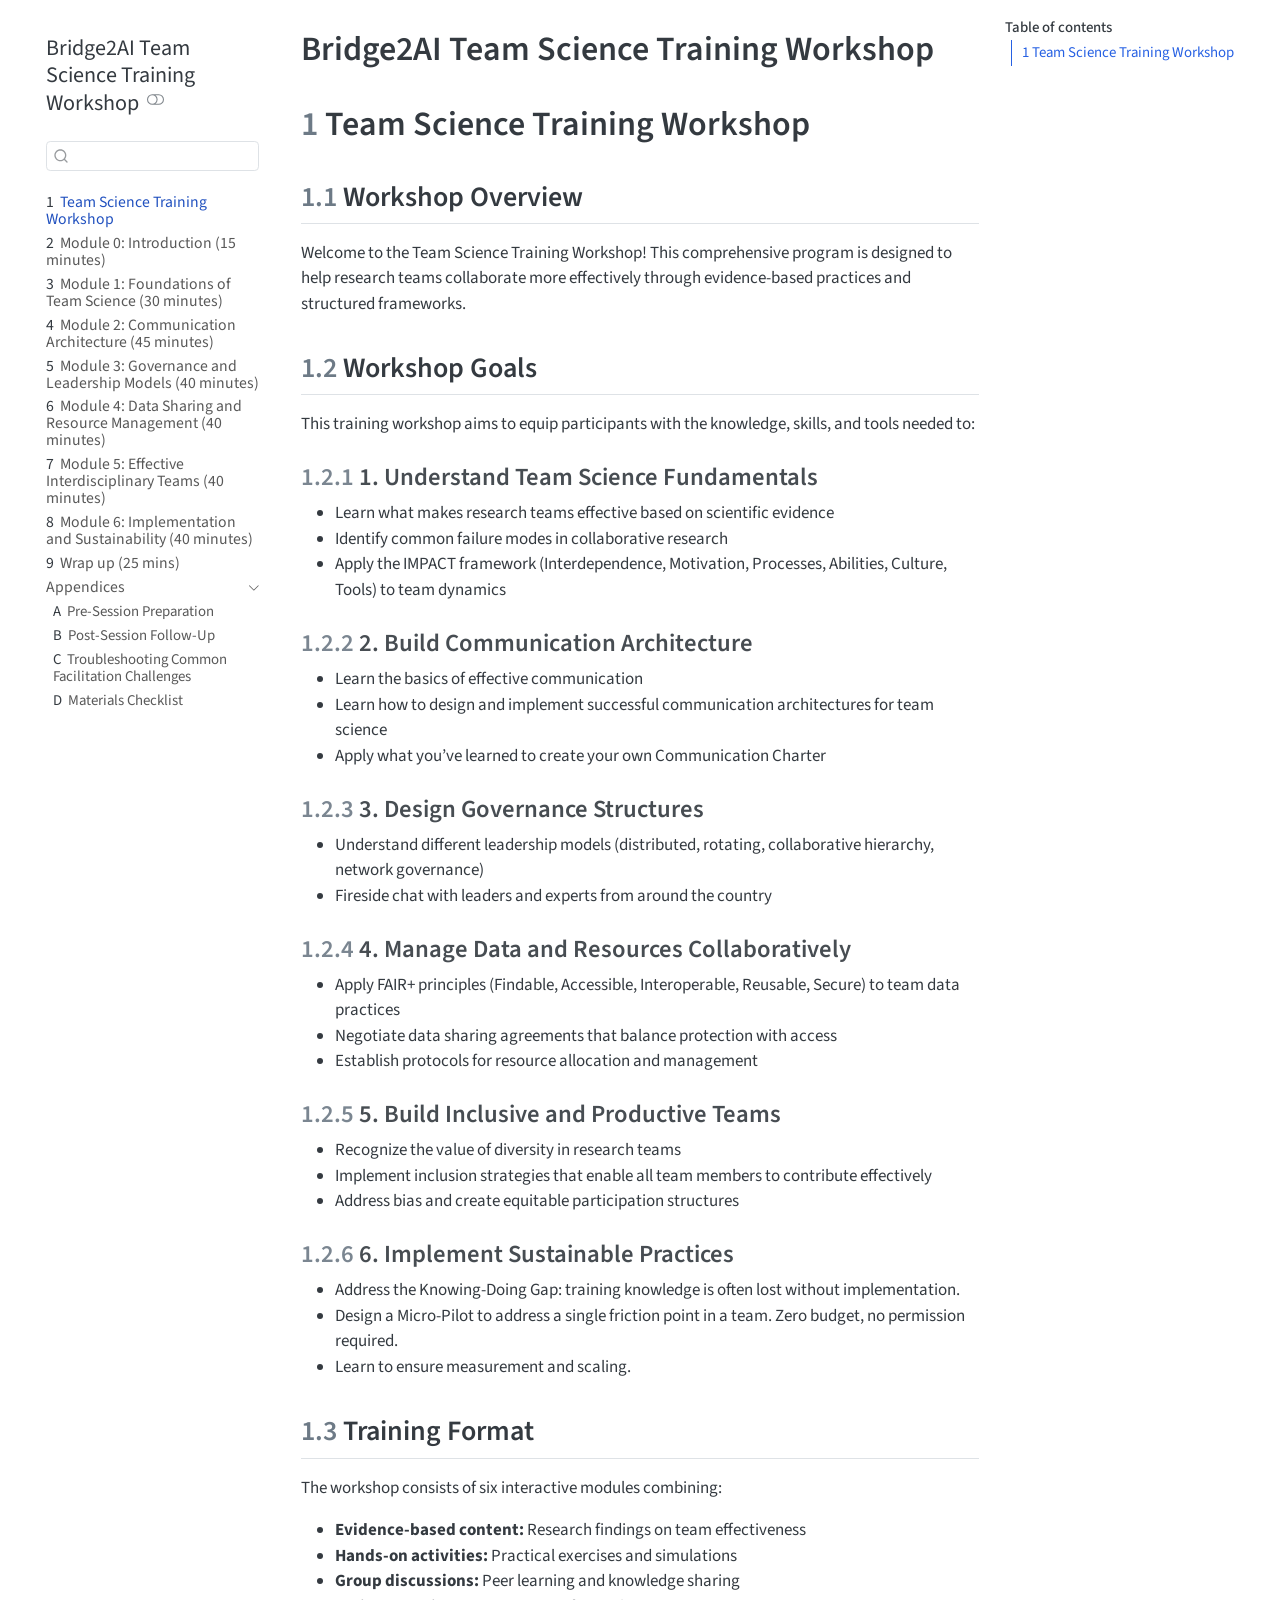
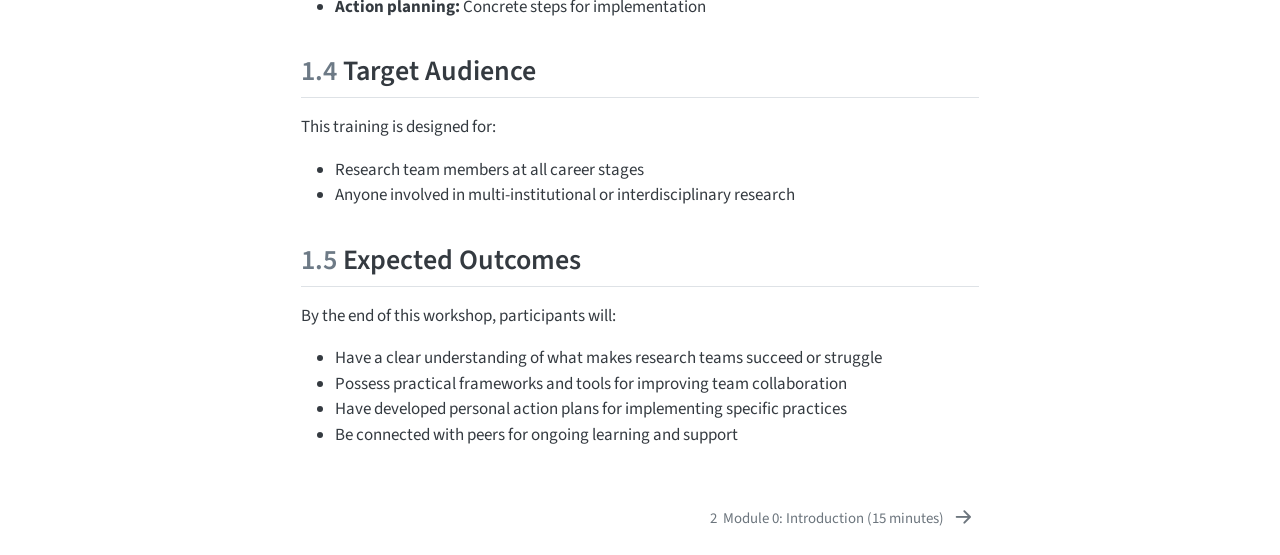
==== commit 615a6591: "Built site for gh-pages" ====
--- a/index.html
+++ b/index.html
@@ -2,13 +2,16 @@
 <html xmlns="http://www.w3.org/1999/xhtml" lang="en" xml:lang="en"><head>
 
 <meta charset="utf-8">
-<meta name="generator" content="quarto-1.8.27">
+<meta name="generator" content="quarto-1.9.36">
 
 <meta name="viewport" content="width=device-width, initial-scale=1.0, user-scalable=yes">
 
 
 <title>Bridge2AI Team Science Training Workshop</title>
 <style>
+/* Default styles provided by pandoc.
+** See https://pandoc.org/MANUAL.html#variables-for-html for config info.
+*/
 code{white-space: pre-wrap;}
 span.smallcaps{font-variant: small-caps;}
 div.columns{display: flex; gap: min(4vw, 1.5em);}
@@ -33,19 +36,18 @@
 <link href="./module-0-introductions.html" rel="next">
 <script src="site_libs/quarto-html/quarto.js" type="module"></script>
 <script src="site_libs/quarto-html/tabsets/tabsets.js" type="module"></script>
-<script src="site_libs/quarto-html/axe/axe-check.js" type="module"></script>
 <script src="site_libs/quarto-html/popper.min.js"></script>
 <script src="site_libs/quarto-html/tippy.umd.min.js"></script>
 <script src="site_libs/quarto-html/anchor.min.js"></script>
 <link href="site_libs/quarto-html/tippy.css" rel="stylesheet">
-<link href="site_libs/quarto-html/quarto-syntax-highlighting-ed96de9b727972fe78a7b5d16c58bf87.css" rel="stylesheet" class="quarto-color-scheme" id="quarto-text-highlighting-styles">
-<link href="site_libs/quarto-html/quarto-syntax-highlighting-dark-4d9afe2b8d18ee9fa5d0d57b5ed4214d.css" rel="stylesheet" class="quarto-color-scheme quarto-color-alternate" id="quarto-text-highlighting-styles">
-<link href="site_libs/quarto-html/quarto-syntax-highlighting-ed96de9b727972fe78a7b5d16c58bf87.css" rel="stylesheet" class="quarto-color-scheme-extra" id="quarto-text-highlighting-styles">
+<link href="site_libs/quarto-html/quarto-syntax-highlighting-845c23b38eaddc0f92fda52bfe77a8c8.css" rel="stylesheet" class="quarto-color-scheme" id="quarto-text-highlighting-styles">
+<link href="site_libs/quarto-html/quarto-syntax-highlighting-dark-f418161beb48e0141c760e455f12af2c.css" rel="stylesheet" class="quarto-color-scheme quarto-color-alternate" id="quarto-text-highlighting-styles">
+<link href="site_libs/quarto-html/quarto-syntax-highlighting-845c23b38eaddc0f92fda52bfe77a8c8.css" rel="stylesheet" class="quarto-color-scheme-extra" id="quarto-text-highlighting-styles">
 <script src="site_libs/bootstrap/bootstrap.min.js"></script>
 <link href="site_libs/bootstrap/bootstrap-icons.css" rel="stylesheet">
-<link href="site_libs/bootstrap/bootstrap-00ccf60c28c3bdf2d57f5131fbf16f11.min.css" rel="stylesheet" append-hash="true" class="quarto-color-scheme" id="quarto-bootstrap" data-mode="light">
-<link href="site_libs/bootstrap/bootstrap-dark-7c8ba9dac8feea6a77ed63b2e2898d0e.min.css" rel="stylesheet" append-hash="true" class="quarto-color-scheme quarto-color-alternate" id="quarto-bootstrap" data-mode="dark">
-<link href="site_libs/bootstrap/bootstrap-00ccf60c28c3bdf2d57f5131fbf16f11.min.css" rel="stylesheet" append-hash="true" class="quarto-color-scheme-extra" id="quarto-bootstrap" data-mode="light">
+<link href="site_libs/bootstrap/bootstrap-44ee0976171e9be92e6ebe9be850cd66.min.css" rel="stylesheet" append-hash="true" class="quarto-color-scheme" id="quarto-bootstrap" data-mode="light">
+<link href="site_libs/bootstrap/bootstrap-dark-553af08a658bbaf7848ab84c12977b10.min.css" rel="stylesheet" append-hash="true" class="quarto-color-scheme quarto-color-alternate" id="quarto-bootstrap" data-mode="dark">
+<link href="site_libs/bootstrap/bootstrap-44ee0976171e9be92e6ebe9be850cd66.min.css" rel="stylesheet" append-hash="true" class="quarto-color-scheme-extra" id="quarto-bootstrap" data-mode="light">
 <script id="quarto-search-options" type="application/json">{
   "location": "sidebar",
   "copy-button": false,
--- a/site_libs/quarto-html/quarto-syntax-highlighting-845c23b38eaddc0f92fda52bfe77a8c8.css
+++ b/site_libs/quarto-html/quarto-syntax-highlighting-845c23b38eaddc0f92fda52bfe77a8c8.css
@@ -0,0 +1,236 @@
+/* quarto syntax highlight colors */
+:root {
+  --quarto-hl-ot-color: #003B4F;
+  --quarto-hl-at-color: #657422;
+  --quarto-hl-ss-color: #20794D;
+  --quarto-hl-an-color: #5E5E5E;
+  --quarto-hl-fu-color: #4758AB;
+  --quarto-hl-st-color: #20794D;
+  --quarto-hl-cf-color: #003B4F;
+  --quarto-hl-op-color: #5E5E5E;
+  --quarto-hl-er-color: #AD0000;
+  --quarto-hl-bn-color: #AD0000;
+  --quarto-hl-al-color: #AD0000;
+  --quarto-hl-va-color: #111111;
+  --quarto-hl-bu-color: inherit;
+  --quarto-hl-ex-color: inherit;
+  --quarto-hl-pp-color: #AD0000;
+  --quarto-hl-in-color: #5E5E5E;
+  --quarto-hl-vs-color: #20794D;
+  --quarto-hl-wa-color: #5E5E5E;
+  --quarto-hl-do-color: #5E5E5E;
+  --quarto-hl-im-color: #00769E;
+  --quarto-hl-ch-color: #20794D;
+  --quarto-hl-dt-color: #AD0000;
+  --quarto-hl-fl-color: #AD0000;
+  --quarto-hl-co-color: #5E5E5E;
+  --quarto-hl-cv-color: #5E5E5E;
+  --quarto-hl-cn-color: #8f5902;
+  --quarto-hl-sc-color: #5E5E5E;
+  --quarto-hl-dv-color: #AD0000;
+  --quarto-hl-kw-color: #003B4F;
+}
+
+/* other quarto variables */
+:root {
+  --quarto-font-monospace: SFMono-Regular, Menlo, Monaco, Consolas, "Liberation Mono", "Courier New", monospace;
+}
+
+/* syntax highlight based on Pandoc's rules */
+pre > code.sourceCode > span {
+  color: #003B4F;
+}
+
+code.sourceCode > span {
+  color: #003B4F;
+}
+
+div.sourceCode,
+div.sourceCode pre.sourceCode {
+  color: #003B4F;
+}
+
+/* Normal */
+code span {
+  color: #003B4F;
+}
+
+/* Alert */
+code span.al {
+  color: #AD0000;
+  font-style: inherit;
+}
+
+/* Annotation */
+code span.an {
+  color: #5E5E5E;
+  font-style: inherit;
+}
+
+/* Attribute */
+code span.at {
+  color: #657422;
+  font-style: inherit;
+}
+
+/* BaseN */
+code span.bn {
+  color: #AD0000;
+  font-style: inherit;
+}
+
+/* BuiltIn */
+code span.bu {
+  font-style: inherit;
+}
+
+/* ControlFlow */
+code span.cf {
+  color: #003B4F;
+  font-weight: bold;
+  font-style: inherit;
+}
+
+/* Char */
+code span.ch {
+  color: #20794D;
+  font-style: inherit;
+}
+
+/* Constant */
+code span.cn {
+  color: #8f5902;
+  font-style: inherit;
+}
+
+/* Comment */
+code span.co {
+  color: #5E5E5E;
+  font-style: inherit;
+}
+
+/* CommentVar */
+code span.cv {
+  color: #5E5E5E;
+  font-style: italic;
+}
+
+/* Documentation */
+code span.do {
+  color: #5E5E5E;
+  font-style: italic;
+}
+
+/* DataType */
+code span.dt {
+  color: #AD0000;
+  font-style: inherit;
+}
+
+/* DecVal */
+code span.dv {
+  color: #AD0000;
+  font-style: inherit;
+}
+
+/* Error */
+code span.er {
+  color: #AD0000;
+  font-style: inherit;
+}
+
+/* Extension */
+code span.ex {
+  font-style: inherit;
+}
+
+/* Float */
+code span.fl {
+  color: #AD0000;
+  font-style: inherit;
+}
+
+/* Function */
+code span.fu {
+  color: #4758AB;
+  font-style: inherit;
+}
+
+/* Import */
+code span.im {
+  color: #00769E;
+  font-style: inherit;
+}
+
+/* Information */
+code span.in {
+  color: #5E5E5E;
+  font-style: inherit;
+}
+
+/* Keyword */
+code span.kw {
+  color: #003B4F;
+  font-weight: bold;
+  font-style: inherit;
+}
+
+/* Operator */
+code span.op {
+  color: #5E5E5E;
+  font-style: inherit;
+}
+
+/* Other */
+code span.ot {
+  color: #003B4F;
+  font-style: inherit;
+}
+
+/* Preprocessor */
+code span.pp {
+  color: #AD0000;
+  font-style: inherit;
+}
+
+/* SpecialChar */
+code span.sc {
+  color: #5E5E5E;
+  font-style: inherit;
+}
+
+/* SpecialString */
+code span.ss {
+  color: #20794D;
+  font-style: inherit;
+}
+
+/* String */
+code span.st {
+  color: #20794D;
+  font-style: inherit;
+}
+
+/* Variable */
+code span.va {
+  color: #111111;
+  font-style: inherit;
+}
+
+/* VerbatimString */
+code span.vs {
+  color: #20794D;
+  font-style: inherit;
+}
+
+/* Warning */
+code span.wa {
+  color: #5E5E5E;
+  font-style: italic;
+}
+
+.prevent-inlining {
+  content: "</";
+}
+
+/*# sourceMappingURL=ac89f0bb514bba72461919f78549e31c.css.map */
--- a/site_libs/quarto-html/quarto-syntax-highlighting-dark-f418161beb48e0141c760e455f12af2c.css
+++ b/site_libs/quarto-html/quarto-syntax-highlighting-dark-f418161beb48e0141c760e455f12af2c.css
@@ -0,0 +1,219 @@
+/* quarto syntax highlight colors */
+:root {
+  --quarto-hl-al-color: #f07178;
+  --quarto-hl-an-color: #d4d0ab;
+  --quarto-hl-at-color: #00e0e0;
+  --quarto-hl-bn-color: #d4d0ab;
+  --quarto-hl-bu-color: #abe338;
+  --quarto-hl-ch-color: #abe338;
+  --quarto-hl-co-color: #f8f8f2;
+  --quarto-hl-cv-color: #ffd700;
+  --quarto-hl-cn-color: #ffd700;
+  --quarto-hl-cf-color: #ffa07a;
+  --quarto-hl-dt-color: #ffa07a;
+  --quarto-hl-dv-color: #d4d0ab;
+  --quarto-hl-do-color: #f8f8f2;
+  --quarto-hl-er-color: #f07178;
+  --quarto-hl-ex-color: #00e0e0;
+  --quarto-hl-fl-color: #d4d0ab;
+  --quarto-hl-fu-color: #ffa07a;
+  --quarto-hl-im-color: #abe338;
+  --quarto-hl-in-color: #d4d0ab;
+  --quarto-hl-kw-color: #ffa07a;
+  --quarto-hl-op-color: #ffa07a;
+  --quarto-hl-ot-color: #00e0e0;
+  --quarto-hl-pp-color: #dcc6e0;
+  --quarto-hl-re-color: #00e0e0;
+  --quarto-hl-sc-color: #abe338;
+  --quarto-hl-ss-color: #abe338;
+  --quarto-hl-st-color: #abe338;
+  --quarto-hl-va-color: #00e0e0;
+  --quarto-hl-vs-color: #abe338;
+  --quarto-hl-wa-color: #dcc6e0;
+}
+
+/* other quarto variables */
+:root {
+  --quarto-font-monospace: SFMono-Regular, Menlo, Monaco, Consolas, "Liberation Mono", "Courier New", monospace;
+}
+
+/* syntax highlight based on Pandoc's rules */
+pre > code.sourceCode > span {
+  color: #f8f8f2;
+}
+
+code.sourceCode > span {
+  color: #f8f8f2;
+}
+
+div.sourceCode,
+div.sourceCode pre.sourceCode {
+  color: #f8f8f2;
+}
+
+/* Normal */
+code span {
+  color: #f8f8f2;
+}
+
+/* Alert */
+code span.al {
+  color: #f07178;
+}
+
+/* Annotation */
+code span.an {
+  color: #d4d0ab;
+}
+
+/* Attribute */
+code span.at {
+  color: #00e0e0;
+}
+
+/* BaseN */
+code span.bn {
+  color: #d4d0ab;
+}
+
+/* BuiltIn */
+code span.bu {
+  color: #abe338;
+}
+
+/* ControlFlow */
+code span.cf {
+  font-weight: bold;
+  color: #ffa07a;
+}
+
+/* Char */
+code span.ch {
+  color: #abe338;
+}
+
+/* Constant */
+code span.cn {
+  color: #ffd700;
+}
+
+/* Comment */
+code span.co {
+  font-style: italic;
+  color: #f8f8f2;
+}
+
+/* CommentVar */
+code span.cv {
+  color: #ffd700;
+}
+
+/* Documentation */
+code span.do {
+  color: #f8f8f2;
+}
+
+/* DataType */
+code span.dt {
+  color: #ffa07a;
+}
+
+/* DecVal */
+code span.dv {
+  color: #d4d0ab;
+}
+
+/* Error */
+code span.er {
+  color: #f07178;
+  text-decoration: underline;
+}
+
+/* Extension */
+code span.ex {
+  font-weight: bold;
+  color: #00e0e0;
+}
+
+/* Float */
+code span.fl {
+  color: #d4d0ab;
+}
+
+/* Function */
+code span.fu {
+  color: #ffa07a;
+}
+
+/* Import */
+code span.im {
+  color: #abe338;
+}
+
+/* Information */
+code span.in {
+  color: #d4d0ab;
+}
+
+/* Keyword */
+code span.kw {
+  font-weight: bold;
+  color: #ffa07a;
+}
+
+/* Operator */
+code span.op {
+  color: #ffa07a;
+}
+
+/* Other */
+code span.ot {
+  color: #00e0e0;
+}
+
+/* Preprocessor */
+code span.pp {
+  color: #dcc6e0;
+}
+
+/* RegionMarker */
+code span.re {
+  background-color: #f8f8f2;
+  color: #00e0e0;
+}
+
+/* SpecialChar */
+code span.sc {
+  color: #abe338;
+}
+
+/* SpecialString */
+code span.ss {
+  color: #abe338;
+}
+
+/* String */
+code span.st {
+  color: #abe338;
+}
+
+/* Variable */
+code span.va {
+  color: #00e0e0;
+}
+
+/* VerbatimString */
+code span.vs {
+  color: #abe338;
+}
+
+/* Warning */
+code span.wa {
+  color: #dcc6e0;
+}
+
+.prevent-inlining {
+  content: "</";
+}
+
+/*# sourceMappingURL=378c2a0cc31455d06730fbe37c8f3789.css.map */
--- a/site_libs/quarto-html/quarto-syntax-highlighting-845c23b38eaddc0f92fda52bfe77a8c8.css
+++ b/site_libs/quarto-html/quarto-syntax-highlighting-845c23b38eaddc0f92fda52bfe77a8c8.css
@@ -0,0 +1,236 @@
+/* quarto syntax highlight colors */
+:root {
+  --quarto-hl-ot-color: #003B4F;
+  --quarto-hl-at-color: #657422;
+  --quarto-hl-ss-color: #20794D;
+  --quarto-hl-an-color: #5E5E5E;
+  --quarto-hl-fu-color: #4758AB;
+  --quarto-hl-st-color: #20794D;
+  --quarto-hl-cf-color: #003B4F;
+  --quarto-hl-op-color: #5E5E5E;
+  --quarto-hl-er-color: #AD0000;
+  --quarto-hl-bn-color: #AD0000;
+  --quarto-hl-al-color: #AD0000;
+  --quarto-hl-va-color: #111111;
+  --quarto-hl-bu-color: inherit;
+  --quarto-hl-ex-color: inherit;
+  --quarto-hl-pp-color: #AD0000;
+  --quarto-hl-in-color: #5E5E5E;
+  --quarto-hl-vs-color: #20794D;
+  --quarto-hl-wa-color: #5E5E5E;
+  --quarto-hl-do-color: #5E5E5E;
+  --quarto-hl-im-color: #00769E;
+  --quarto-hl-ch-color: #20794D;
+  --quarto-hl-dt-color: #AD0000;
+  --quarto-hl-fl-color: #AD0000;
+  --quarto-hl-co-color: #5E5E5E;
+  --quarto-hl-cv-color: #5E5E5E;
+  --quarto-hl-cn-color: #8f5902;
+  --quarto-hl-sc-color: #5E5E5E;
+  --quarto-hl-dv-color: #AD0000;
+  --quarto-hl-kw-color: #003B4F;
+}
+
+/* other quarto variables */
+:root {
+  --quarto-font-monospace: SFMono-Regular, Menlo, Monaco, Consolas, "Liberation Mono", "Courier New", monospace;
+}
+
+/* syntax highlight based on Pandoc's rules */
+pre > code.sourceCode > span {
+  color: #003B4F;
+}
+
+code.sourceCode > span {
+  color: #003B4F;
+}
+
+div.sourceCode,
+div.sourceCode pre.sourceCode {
+  color: #003B4F;
+}
+
+/* Normal */
+code span {
+  color: #003B4F;
+}
+
+/* Alert */
+code span.al {
+  color: #AD0000;
+  font-style: inherit;
+}
+
+/* Annotation */
+code span.an {
+  color: #5E5E5E;
+  font-style: inherit;
+}
+
+/* Attribute */
+code span.at {
+  color: #657422;
+  font-style: inherit;
+}
+
+/* BaseN */
+code span.bn {
+  color: #AD0000;
+  font-style: inherit;
+}
+
+/* BuiltIn */
+code span.bu {
+  font-style: inherit;
+}
+
+/* ControlFlow */
+code span.cf {
+  color: #003B4F;
+  font-weight: bold;
+  font-style: inherit;
+}
+
+/* Char */
+code span.ch {
+  color: #20794D;
+  font-style: inherit;
+}
+
+/* Constant */
+code span.cn {
+  color: #8f5902;
+  font-style: inherit;
+}
+
+/* Comment */
+code span.co {
+  color: #5E5E5E;
+  font-style: inherit;
+}
+
+/* CommentVar */
+code span.cv {
+  color: #5E5E5E;
+  font-style: italic;
+}
+
+/* Documentation */
+code span.do {
+  color: #5E5E5E;
+  font-style: italic;
+}
+
+/* DataType */
+code span.dt {
+  color: #AD0000;
+  font-style: inherit;
+}
+
+/* DecVal */
+code span.dv {
+  color: #AD0000;
+  font-style: inherit;
+}
+
+/* Error */
+code span.er {
+  color: #AD0000;
+  font-style: inherit;
+}
+
+/* Extension */
+code span.ex {
+  font-style: inherit;
+}
+
+/* Float */
+code span.fl {
+  color: #AD0000;
+  font-style: inherit;
+}
+
+/* Function */
+code span.fu {
+  color: #4758AB;
+  font-style: inherit;
+}
+
+/* Import */
+code span.im {
+  color: #00769E;
+  font-style: inherit;
+}
+
+/* Information */
+code span.in {
+  color: #5E5E5E;
+  font-style: inherit;
+}
+
+/* Keyword */
+code span.kw {
+  color: #003B4F;
+  font-weight: bold;
+  font-style: inherit;
+}
+
+/* Operator */
+code span.op {
+  color: #5E5E5E;
+  font-style: inherit;
+}
+
+/* Other */
+code span.ot {
+  color: #003B4F;
+  font-style: inherit;
+}
+
+/* Preprocessor */
+code span.pp {
+  color: #AD0000;
+  font-style: inherit;
+}
+
+/* SpecialChar */
+code span.sc {
+  color: #5E5E5E;
+  font-style: inherit;
+}
+
+/* SpecialString */
+code span.ss {
+  color: #20794D;
+  font-style: inherit;
+}
+
+/* String */
+code span.st {
+  color: #20794D;
+  font-style: inherit;
+}
+
+/* Variable */
+code span.va {
+  color: #111111;
+  font-style: inherit;
+}
+
+/* VerbatimString */
+code span.vs {
+  color: #20794D;
+  font-style: inherit;
+}
+
+/* Warning */
+code span.wa {
+  color: #5E5E5E;
+  font-style: italic;
+}
+
+.prevent-inlining {
+  content: "</";
+}
+
+/*# sourceMappingURL=ac89f0bb514bba72461919f78549e31c.css.map */
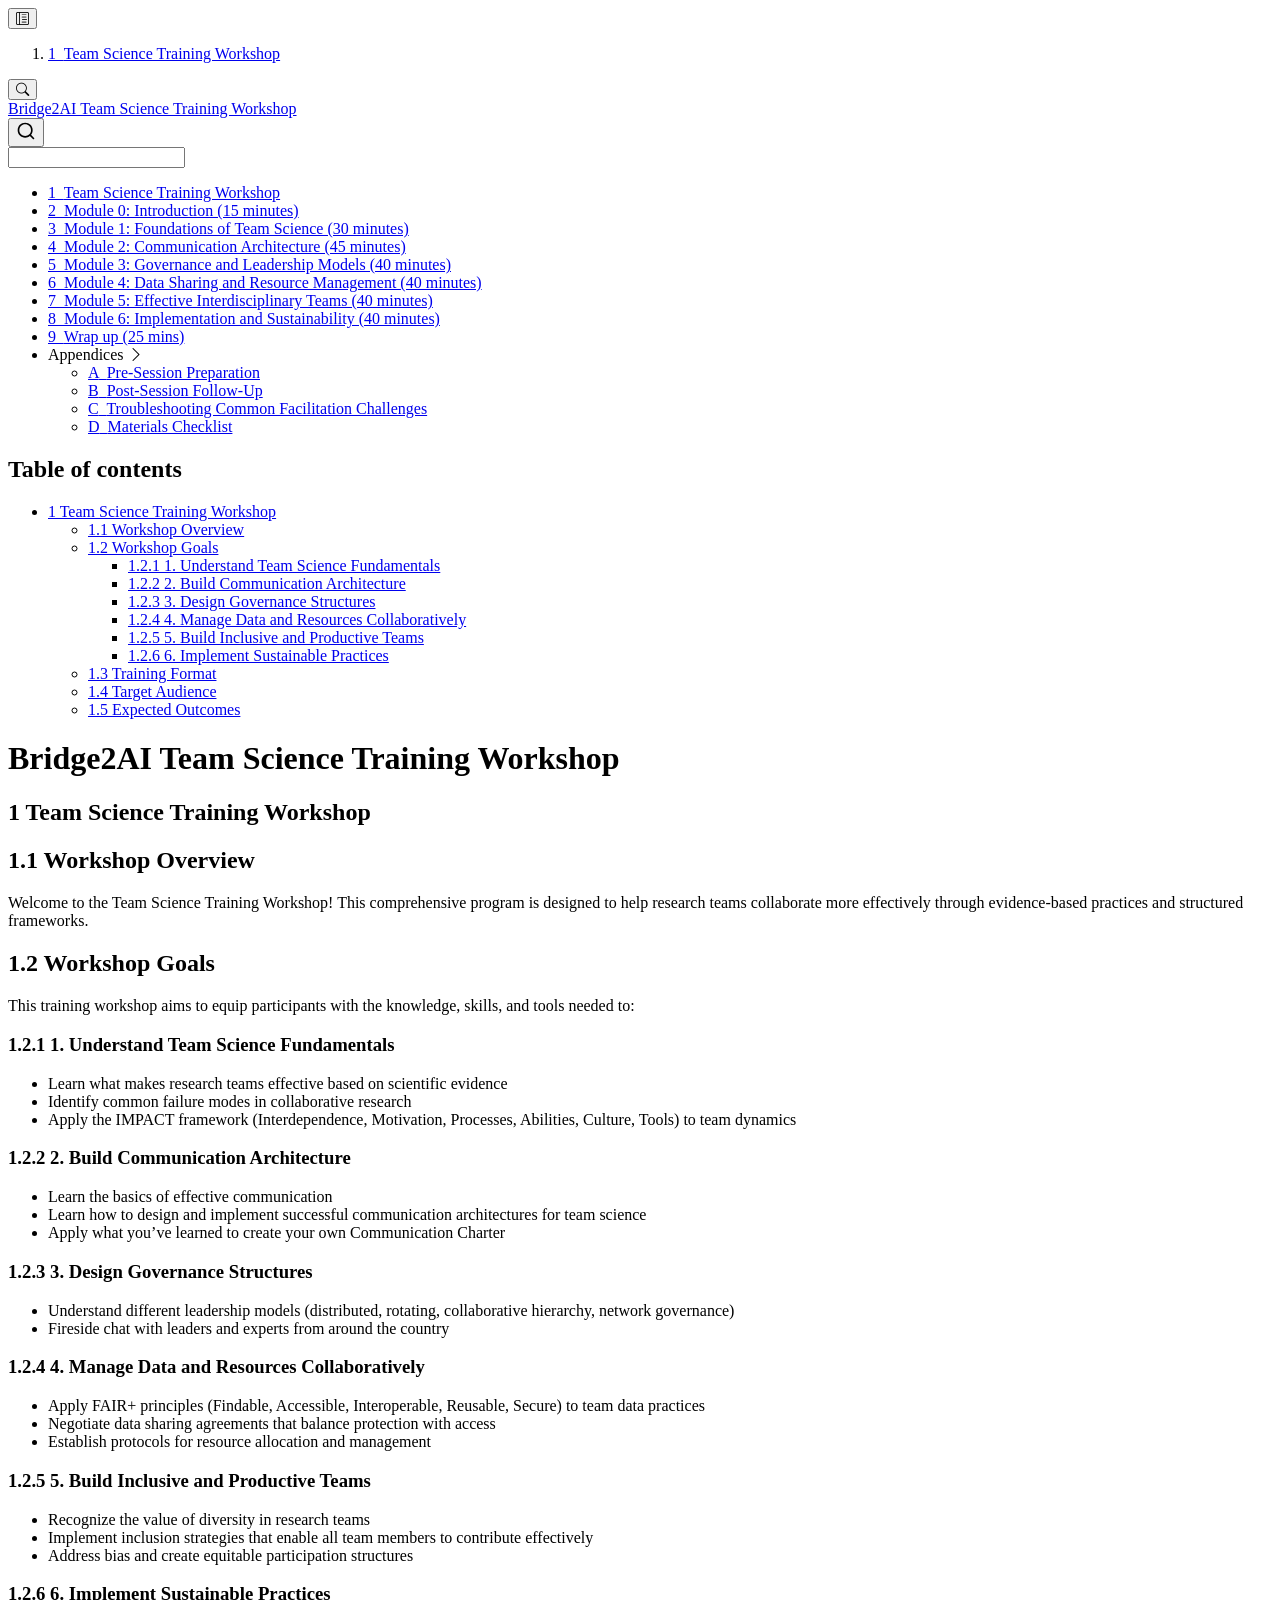
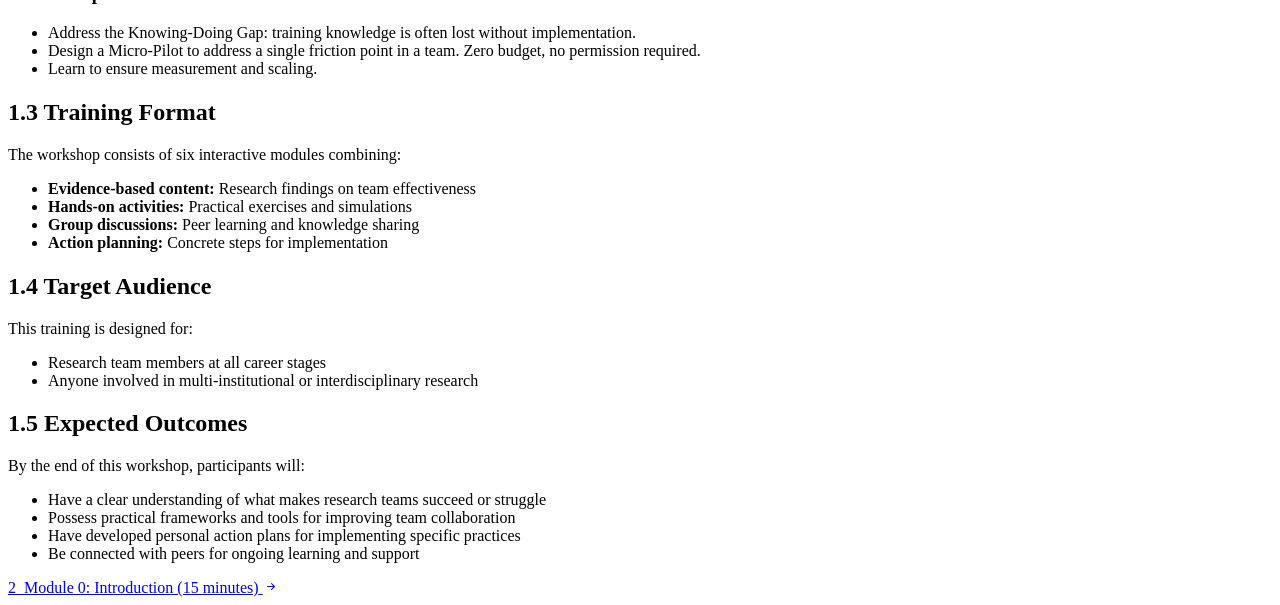
==== commit c7a9a8b8: "Built site for gh-pages" ====
--- a/index.html
+++ b/index.html
@@ -45,9 +45,9 @@
 <link href="site_libs/quarto-html/quarto-syntax-highlighting-845c23b38eaddc0f92fda52bfe77a8c8.css" rel="stylesheet" class="quarto-color-scheme-extra" id="quarto-text-highlighting-styles">
 <script src="site_libs/bootstrap/bootstrap.min.js"></script>
 <link href="site_libs/bootstrap/bootstrap-icons.css" rel="stylesheet">
-<link href="site_libs/bootstrap/bootstrap-44ee0976171e9be92e6ebe9be850cd66.min.css" rel="stylesheet" append-hash="true" class="quarto-color-scheme" id="quarto-bootstrap" data-mode="light">
-<link href="site_libs/bootstrap/bootstrap-dark-553af08a658bbaf7848ab84c12977b10.min.css" rel="stylesheet" append-hash="true" class="quarto-color-scheme quarto-color-alternate" id="quarto-bootstrap" data-mode="dark">
-<link href="site_libs/bootstrap/bootstrap-44ee0976171e9be92e6ebe9be850cd66.min.css" rel="stylesheet" append-hash="true" class="quarto-color-scheme-extra" id="quarto-bootstrap" data-mode="light">
+<link href="site_libs/bootstrap/bootstrap-66c9649715f74f1e4324758aa2390964.min.css" rel="stylesheet" append-hash="true" class="quarto-color-scheme" id="quarto-bootstrap" data-mode="light">
+<link href="site_libs/bootstrap/bootstrap-dark-b44ccea540e06768bee7c3f9d372997f.min.css" rel="stylesheet" append-hash="true" class="quarto-color-scheme quarto-color-alternate" id="quarto-bootstrap" data-mode="dark">
+<link href="site_libs/bootstrap/bootstrap-66c9649715f74f1e4324758aa2390964.min.css" rel="stylesheet" append-hash="true" class="quarto-color-scheme-extra" id="quarto-bootstrap" data-mode="light">
 <script id="quarto-search-options" type="application/json">{
   "location": "sidebar",
   "copy-button": false,
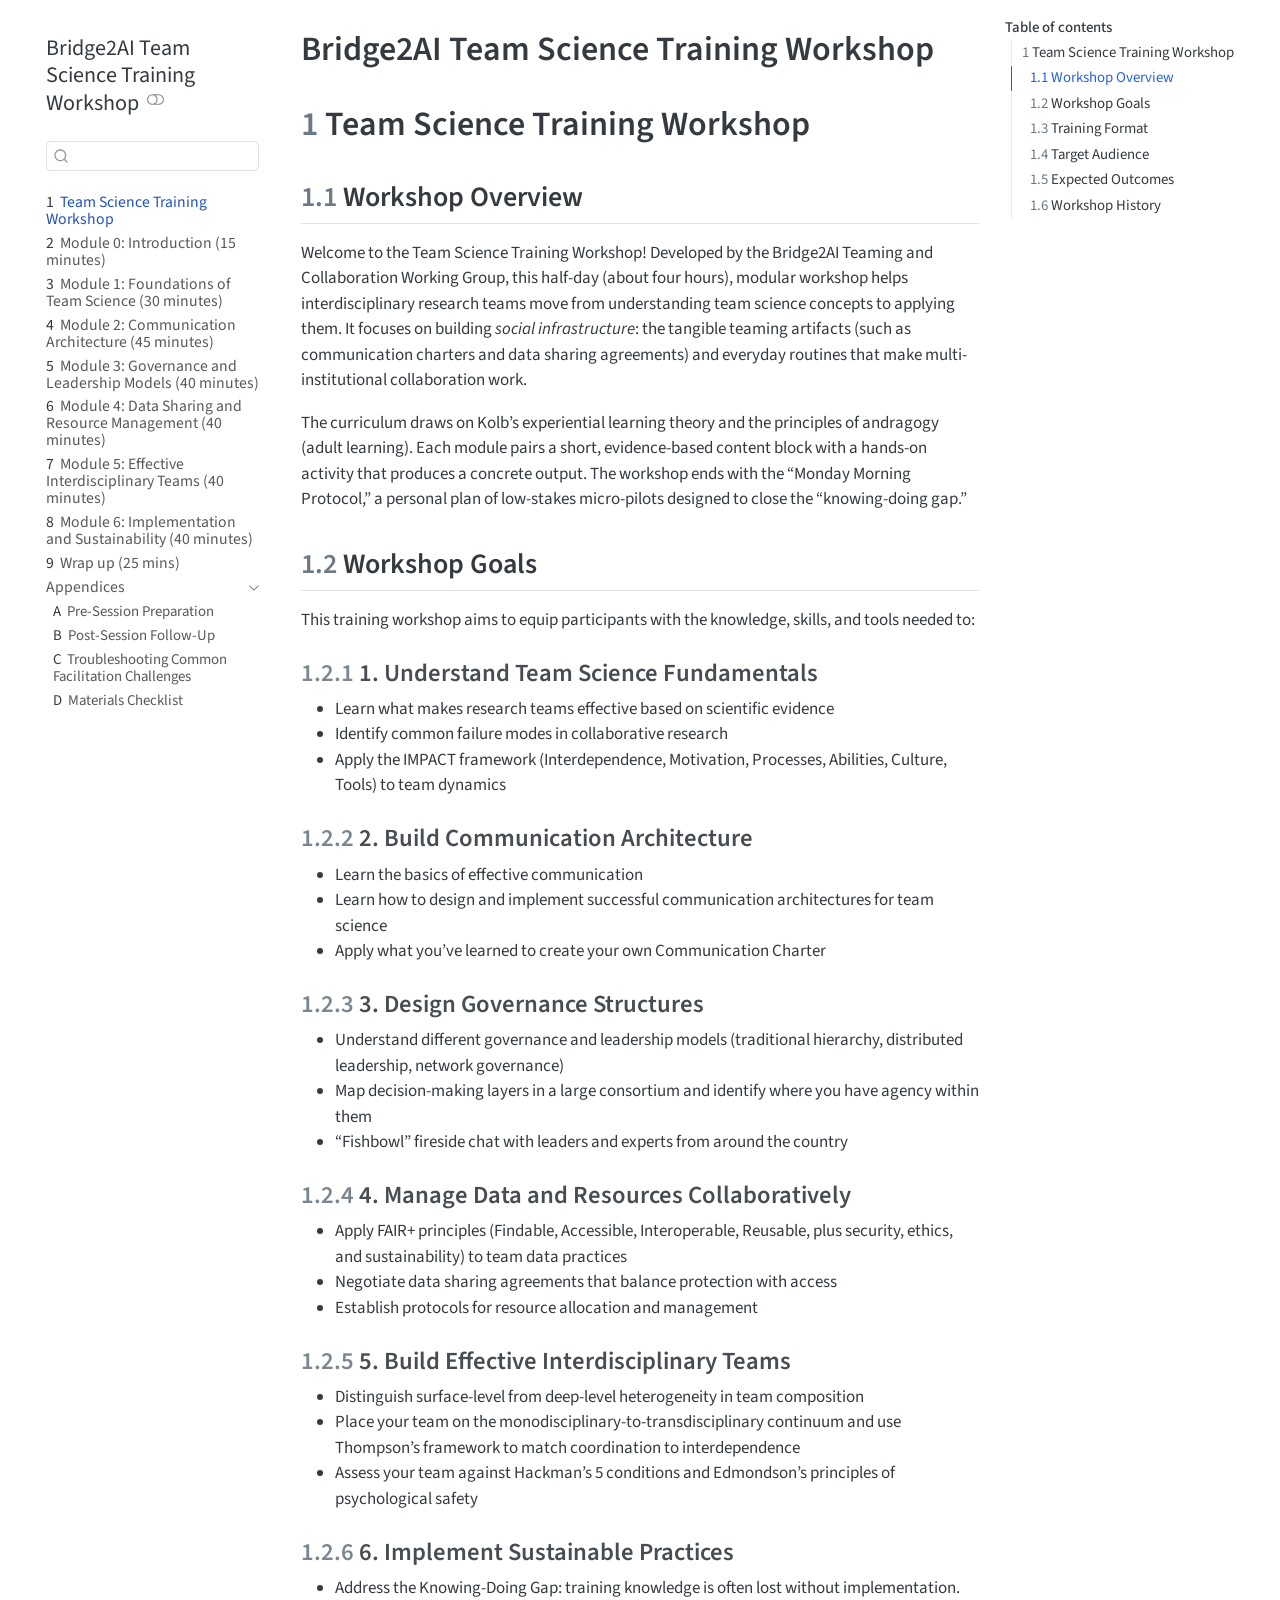
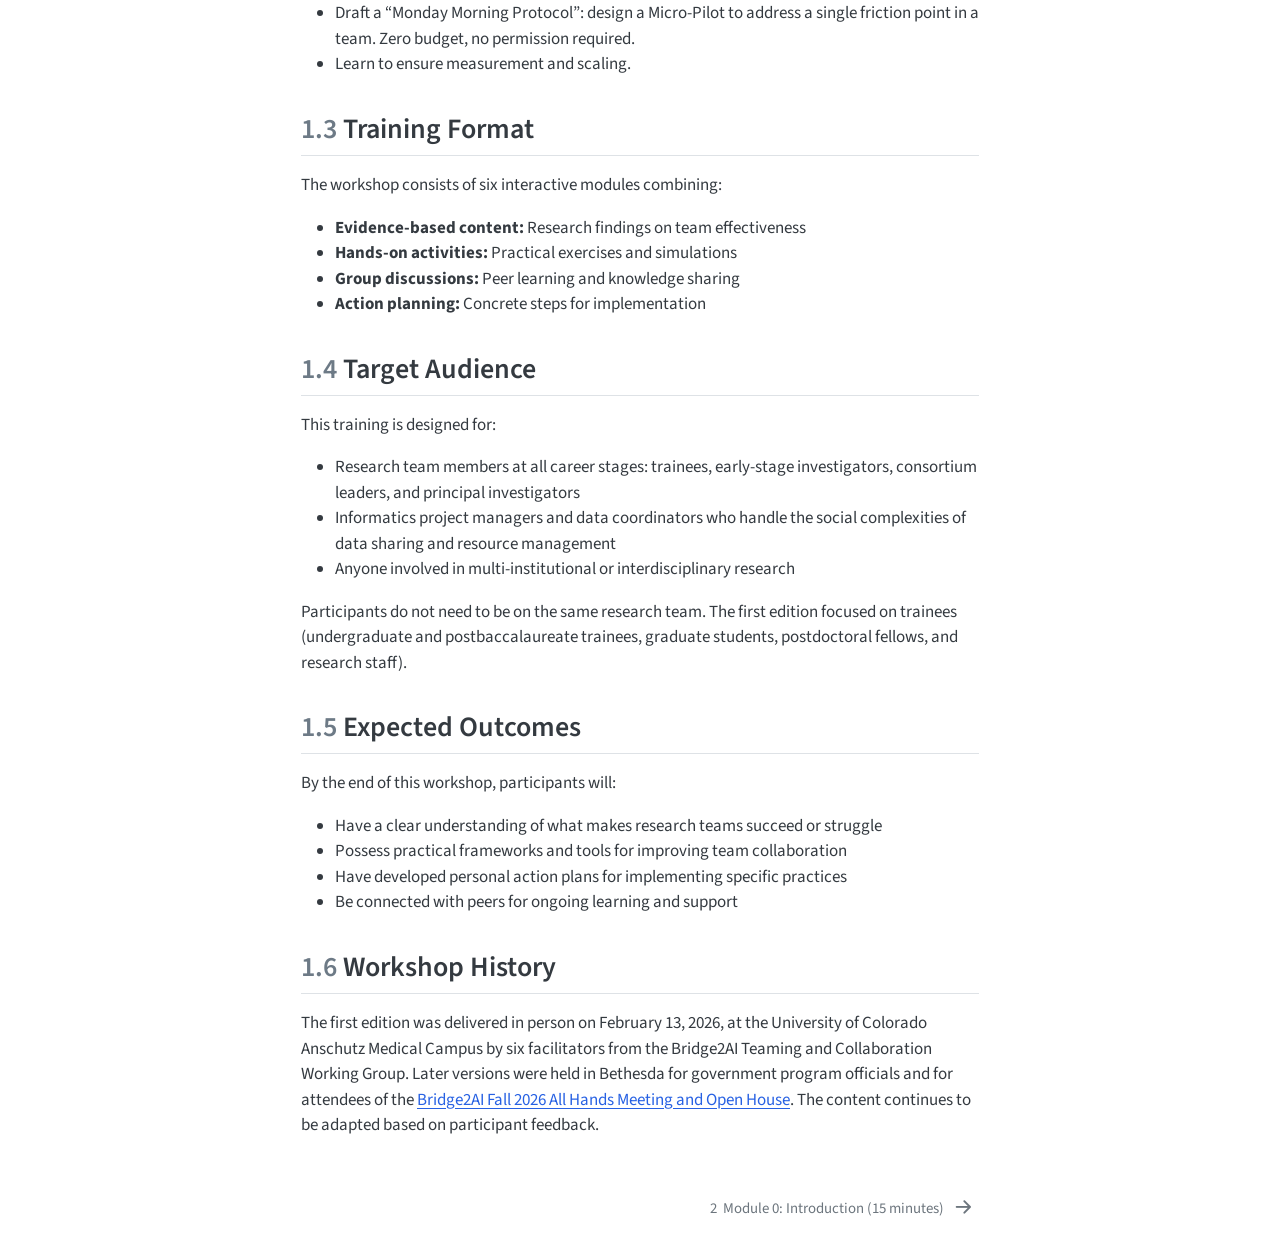
==== commit 607f9bb8: "Built site for gh-pages" ====
--- a/index.html
+++ b/index.html
@@ -2,7 +2,7 @@
 <html xmlns="http://www.w3.org/1999/xhtml" lang="en" xml:lang="en"><head>
 
 <meta charset="utf-8">
-<meta name="generator" content="quarto-1.9.36">
+<meta name="generator" content="quarto-1.11.9">
 
 <meta name="viewport" content="width=device-width, initial-scale=1.0, user-scalable=yes">
 
@@ -12,10 +12,13 @@
 /* Default styles provided by pandoc.
 ** See https://pandoc.org/MANUAL.html#variables-for-html for config info.
 */
-code{white-space: pre-wrap;}
 span.smallcaps{font-variant: small-caps;}
-div.columns{display: flex; gap: min(4vw, 1.5em);}
-div.column{flex: auto; overflow-x: auto;}
+div.columns{display: flex; gap: 1.5em;}
+div.column{flex: auto;}
+@media screen {
+div.columns{gap: min(4vw, 1.5em);}
+div.column{overflow-x: auto;}
+}
 div.hanging-indent{margin-left: 1.5em; text-indent: -1.5em;}
 ul.task-list{list-style: none;}
 ul.task-list li input[type="checkbox"] {
@@ -36,18 +39,19 @@
 <link href="./module-0-introductions.html" rel="next">
 <script src="site_libs/quarto-html/quarto.js" type="module"></script>
 <script src="site_libs/quarto-html/tabsets/tabsets.js" type="module"></script>
+<script src="site_libs/quarto-html/scrollable-regions/scrollable-regions.js" type="module"></script>
 <script src="site_libs/quarto-html/popper.min.js"></script>
 <script src="site_libs/quarto-html/tippy.umd.min.js"></script>
 <script src="site_libs/quarto-html/anchor.min.js"></script>
 <link href="site_libs/quarto-html/tippy.css" rel="stylesheet">
-<link href="site_libs/quarto-html/quarto-syntax-highlighting-845c23b38eaddc0f92fda52bfe77a8c8.css" rel="stylesheet" class="quarto-color-scheme" id="quarto-text-highlighting-styles">
-<link href="site_libs/quarto-html/quarto-syntax-highlighting-dark-f418161beb48e0141c760e455f12af2c.css" rel="stylesheet" class="quarto-color-scheme quarto-color-alternate" id="quarto-text-highlighting-styles">
-<link href="site_libs/quarto-html/quarto-syntax-highlighting-845c23b38eaddc0f92fda52bfe77a8c8.css" rel="stylesheet" class="quarto-color-scheme-extra" id="quarto-text-highlighting-styles">
+<link href="site_libs/quarto-html/quarto-syntax-highlighting-63b5708e65d6cd79cd7618c58d0c21e7.css" rel="stylesheet" class="quarto-color-scheme" id="quarto-text-highlighting-styles">
+<link href="site_libs/quarto-html/quarto-syntax-highlighting-dark-447e42e69aaa9833c0ba1b986f430b20.css" rel="stylesheet" class="quarto-color-scheme quarto-color-alternate" id="quarto-text-highlighting-styles">
+<link href="site_libs/quarto-html/quarto-syntax-highlighting-63b5708e65d6cd79cd7618c58d0c21e7.css" rel="stylesheet" class="quarto-color-scheme-extra" id="quarto-text-highlighting-styles">
 <script src="site_libs/bootstrap/bootstrap.min.js"></script>
 <link href="site_libs/bootstrap/bootstrap-icons.css" rel="stylesheet">
-<link href="site_libs/bootstrap/bootstrap-66c9649715f74f1e4324758aa2390964.min.css" rel="stylesheet" append-hash="true" class="quarto-color-scheme" id="quarto-bootstrap" data-mode="light">
-<link href="site_libs/bootstrap/bootstrap-dark-b44ccea540e06768bee7c3f9d372997f.min.css" rel="stylesheet" append-hash="true" class="quarto-color-scheme quarto-color-alternate" id="quarto-bootstrap" data-mode="dark">
-<link href="site_libs/bootstrap/bootstrap-66c9649715f74f1e4324758aa2390964.min.css" rel="stylesheet" append-hash="true" class="quarto-color-scheme-extra" id="quarto-bootstrap" data-mode="light">
+<link href="site_libs/bootstrap/bootstrap-fd437c11ef914449285a5c26e0daa494.min.css" rel="stylesheet" append-hash="true" class="quarto-color-scheme" id="quarto-bootstrap" data-mode="light">
+<link href="site_libs/bootstrap/bootstrap-dark-c22d121c1962cb4eb0d4148300656303.min.css" rel="stylesheet" append-hash="true" class="quarto-color-scheme quarto-color-alternate" id="quarto-bootstrap" data-mode="dark">
+<link href="site_libs/bootstrap/bootstrap-fd437c11ef914449285a5c26e0daa494.min.css" rel="stylesheet" append-hash="true" class="quarto-color-scheme-extra" id="quarto-bootstrap" data-mode="light">
 <script id="quarto-search-options" type="application/json">{
   "location": "sidebar",
   "copy-button": false,
@@ -79,7 +83,7 @@
 
 </head>
 
-<body class="nav-sidebar floating quarto-light"><script id="quarto-html-before-body" type="application/javascript">
+<body class="nav-sidebar floating quarto-light"><a id="quarto-skip-link" class="visually-hidden-focusable" href="#quarto-document-content">Skip to main content</a><script id="quarto-html-before-body" type="application/javascript">
     const toggleBodyColorMode = (bsSheetEl) => {
       const mode = bsSheetEl.getAttribute("data-mode");
       const bodyEl = window.document.querySelector("body");
@@ -102,6 +106,7 @@
       for (let i=0; i < toggles.length; i++) {
         const toggle = toggles[i];
         if (toggle) {
+          toggle.setAttribute("aria-checked", alternate ? "true" : "false");
           if (alternate) {
             toggle.classList.add("alternate");
           } else {
@@ -131,13 +136,19 @@
       manageTransitions('#quarto-margin-sidebar .nav-link', true);
       // Switch the toggles
       setColorSchemeToggle(alternate)
-      // Hack to workaround the fact that safari doesn't
-      // properly recolor the scrollbar when toggling (#1455)
+    }
+    // Hack to workaround the fact that safari doesn't
+    // properly recolor the scrollbar when toggling (#1455).
+    // Not run on load: stylesheets are set before first paint there, and
+    // scrolling would undo the scroll to a URL fragment (#14973).
+    // The one pixel nudge keeps the reader where they were.
+    const refreshSafariScrollbar = () => {
       if (navigator.userAgent.indexOf('Safari') > 0 && navigator.userAgent.indexOf('Chrome') == -1) {
         manageTransitions("body", false);
-        window.scrollTo(0, 1);
+        const scrollY = window.scrollY;
+        window.scrollTo(0, scrollY > 0 ? scrollY - 1 : 1);
         setTimeout(() => {
-          window.scrollTo(0, 0);
+          window.scrollTo(0, scrollY);
           manageTransitions("body", true);
         }, 40);
       }
@@ -232,6 +243,7 @@
       // Read the current dark / light value
       let toAlternate = !hasAlternateSentinel();
       toggleColorMode(toAlternate);
+      refreshSafariScrollbar();
       setStyleSentinel(toAlternate);
       toggleGiscusIfUsed(toAlternate, darkModeDefault);
       window.dispatchEvent(new Event('resize'));
@@ -241,6 +253,7 @@
         return;
       const alternate = e.matches
       toggleColorMode(alternate);
+      refreshSafariScrollbar();
       localAlternateSentinel = e.matches ? 'alternate' : 'default'; // this is used alongside local storage!
       toggleGiscusIfUsed(alternate, darkModeDefault);
     });
@@ -254,13 +267,13 @@
 
 <div id="quarto-search-results"></div>
   <header id="quarto-header" class="headroom fixed-top">
-  <nav class="quarto-secondary-nav">
+  <nav class="quarto-secondary-nav" aria-label="Toolbar">
     <div class="container-fluid d-flex">
       <button type="button" class="quarto-btn-toggle btn" data-bs-toggle="collapse" role="button" data-bs-target=".quarto-sidebar-collapse-item" aria-controls="quarto-sidebar" aria-expanded="false" aria-label="Toggle sidebar navigation" onclick="if (window.quartoToggleHeadroom) { window.quartoToggleHeadroom(); }">
         <i class="bi bi-layout-text-sidebar-reverse"></i>
       </button>
-        <nav class="quarto-page-breadcrumbs" aria-label="breadcrumb"><ol class="breadcrumb"><li class="breadcrumb-item"><a href="./index.html"><span class="chapter-number">1</span>&nbsp; <span class="chapter-title">Team Science Training Workshop</span></a></li></ol></nav>
-        <a class="flex-grow-1" role="navigation" data-bs-toggle="collapse" data-bs-target=".quarto-sidebar-collapse-item" aria-controls="quarto-sidebar" aria-expanded="false" aria-label="Toggle sidebar navigation" onclick="if (window.quartoToggleHeadroom) { window.quartoToggleHeadroom(); }">      
+        <nav class="quarto-page-breadcrumbs" aria-label="Breadcrumbs"><ol class="breadcrumb"><li class="breadcrumb-item"><a href="./index.html"><span class="chapter-number">1</span>&nbsp; <span class="chapter-title">Team Science Training Workshop</span></a></li></ol></nav>
+        <a class="flex-grow-1" data-bs-toggle="collapse" data-bs-target=".quarto-sidebar-collapse-item" onclick="if (window.quartoToggleHeadroom) { window.quartoToggleHeadroom(); }">      
         </a>
       <button type="button" class="btn quarto-search-button" aria-label="Search" onclick="window.quartoOpenSearch();">
         <i class="bi bi-search"></i>
@@ -271,12 +284,12 @@
 <!-- content -->
 <div id="quarto-content" class="quarto-container page-columns page-rows-contents page-layout-article">
 <!-- sidebar -->
-  <nav id="quarto-sidebar" class="sidebar collapse collapse-horizontal quarto-sidebar-collapse-item sidebar-navigation floating overflow-auto">
+  <nav id="quarto-sidebar" class="sidebar collapse collapse-horizontal quarto-sidebar-collapse-item sidebar-navigation floating overflow-auto" aria-label="Site">
     <div class="pt-lg-2 mt-2 text-left sidebar-header">
     <div class="sidebar-title mb-0 py-0">
       <a href="./">Bridge2AI Team Science Training Workshop</a> 
         <div class="sidebar-tools-main">
-  <a href="" class="quarto-color-scheme-toggle quarto-navigation-tool  px-1" onclick="window.quartoToggleColorScheme(); return false;" title="Toggle dark mode"><i class="bi"></i></a>
+  <button type="button" role="switch" aria-checked="false" class="quarto-color-scheme-toggle quarto-navigation-tool  px-1" onclick="window.quartoToggleColorScheme(); return false;" title="Toggle dark mode" aria-label="Toggle dark mode"><i class="bi"></i></button>
 </div>
     </div>
       </div>
@@ -343,13 +356,10 @@
 </li>
         <li class="sidebar-item sidebar-item-section">
       <div class="sidebar-item-container"> 
-            <a class="sidebar-item-text sidebar-link text-start" data-bs-toggle="collapse" data-bs-target="#quarto-sidebar-section-1" role="navigation" aria-expanded="true">
- <span class="menu-text">Appendices</span></a>
-          <a class="sidebar-item-toggle text-start" data-bs-toggle="collapse" data-bs-target="#quarto-sidebar-section-1" role="navigation" aria-expanded="true" aria-label="Toggle section">
-            <i class="bi bi-chevron-right ms-2"></i>
-          </a> 
+            <button type="button" class="sidebar-item-text sidebar-item-toggle sidebar-link text-start" data-bs-toggle="collapse" data-bs-target="#quarto-sidebar-section-1" aria-controls="quarto-sidebar-section-1" aria-expanded="true">
+ <span class="menu-text" id="quarto-sidebar-section-1-label">Appendices</span><i class="bi bi-chevron-right" aria-hidden="true"></i></button>
       </div>
-      <ul id="quarto-sidebar-section-1" class="collapse list-unstyled sidebar-section depth1 show">  
+      <ul id="quarto-sidebar-section-1" aria-labelledby="quarto-sidebar-section-1-label" class="collapse list-unstyled sidebar-section depth1 show">  
           <li class="sidebar-item">
   <div class="sidebar-item-container"> 
   <a href="./pre-session-preparation.html" class="sidebar-item-text sidebar-link">
@@ -382,7 +392,7 @@
 <div id="quarto-sidebar-glass" class="quarto-sidebar-collapse-item" data-bs-toggle="collapse" data-bs-target=".quarto-sidebar-collapse-item"></div>
 <!-- margin-sidebar -->
     <div id="quarto-margin-sidebar" class="sidebar margin-sidebar">
-        <nav id="TOC" role="doc-toc" class="toc-active">
+        <nav id="TOC" role="doc-toc" aria-labelledby="toc-title" class="toc-active">
     <h2 id="toc-title">Table of contents</h2>
    
   <ul>
@@ -395,18 +405,19 @@
   <li><a href="#build-communication-architecture" id="toc-build-communication-architecture" class="nav-link" data-scroll-target="#build-communication-architecture"><span class="header-section-number">1.2.2</span> 2. Build Communication Architecture</a></li>
   <li><a href="#design-governance-structures" id="toc-design-governance-structures" class="nav-link" data-scroll-target="#design-governance-structures"><span class="header-section-number">1.2.3</span> 3. Design Governance Structures</a></li>
   <li><a href="#manage-data-and-resources-collaboratively" id="toc-manage-data-and-resources-collaboratively" class="nav-link" data-scroll-target="#manage-data-and-resources-collaboratively"><span class="header-section-number">1.2.4</span> 4. Manage Data and Resources Collaboratively</a></li>
-  <li><a href="#build-inclusive-and-productive-teams" id="toc-build-inclusive-and-productive-teams" class="nav-link" data-scroll-target="#build-inclusive-and-productive-teams"><span class="header-section-number">1.2.5</span> 5. Build Inclusive and Productive Teams</a></li>
+  <li><a href="#build-effective-interdisciplinary-teams" id="toc-build-effective-interdisciplinary-teams" class="nav-link" data-scroll-target="#build-effective-interdisciplinary-teams"><span class="header-section-number">1.2.5</span> 5. Build Effective Interdisciplinary Teams</a></li>
   <li><a href="#implement-sustainable-practices" id="toc-implement-sustainable-practices" class="nav-link" data-scroll-target="#implement-sustainable-practices"><span class="header-section-number">1.2.6</span> 6. Implement Sustainable Practices</a></li>
   </ul></li>
   <li><a href="#training-format" id="toc-training-format" class="nav-link" data-scroll-target="#training-format"><span class="header-section-number">1.3</span> Training Format</a></li>
   <li><a href="#target-audience" id="toc-target-audience" class="nav-link" data-scroll-target="#target-audience"><span class="header-section-number">1.4</span> Target Audience</a></li>
   <li><a href="#expected-outcomes" id="toc-expected-outcomes" class="nav-link" data-scroll-target="#expected-outcomes"><span class="header-section-number">1.5</span> Expected Outcomes</a></li>
+  <li><a href="#workshop-history" id="toc-workshop-history" class="nav-link" data-scroll-target="#workshop-history"><span class="header-section-number">1.6</span> Workshop History</a></li>
   </ul></li>
   </ul>
 </nav>
     </div>
 <!-- main -->
-<main class="content" id="quarto-document-content">
+<main class="content" id="quarto-document-content" tabindex="-1">
 
 
 <header id="title-block-header" class="quarto-title-block default">
@@ -432,7 +443,8 @@
 <h1 data-number="1"><span class="header-section-number">1</span> Team Science Training Workshop</h1>
 <section id="workshop-overview" class="level2" data-number="1.1">
 <h2 data-number="1.1" class="anchored" data-anchor-id="workshop-overview"><span class="header-section-number">1.1</span> Workshop Overview</h2>
-<p>Welcome to the Team Science Training Workshop! This comprehensive program is designed to help research teams collaborate more effectively through evidence-based practices and structured frameworks.</p>
+<p>Welcome to the Team Science Training Workshop! Developed by the Bridge2AI Teaming and Collaboration Working Group, this half-day (about four hours), modular workshop helps interdisciplinary research teams move from understanding team science concepts to applying them. It focuses on building <em>social infrastructure</em>: the tangible teaming artifacts (such as communication charters and data sharing agreements) and everyday routines that make multi-institutional collaboration work.</p>
+<p>The curriculum draws on Kolb’s experiential learning theory and the principles of andragogy (adult learning). Each module pairs a short, evidence-based content block with a hands-on activity that produces a concrete output. The workshop ends with the “Monday Morning Protocol,” a personal plan of low-stakes micro-pilots designed to close the “knowing-doing gap.”</p>
 </section>
 <section id="workshop-goals" class="level2" data-number="1.2">
 <h2 data-number="1.2" class="anchored" data-anchor-id="workshop-goals"><span class="header-section-number">1.2</span> Workshop Goals</h2>
@@ -456,31 +468,32 @@
 <section id="design-governance-structures" class="level3" data-number="1.2.3">
 <h3 data-number="1.2.3" class="anchored" data-anchor-id="design-governance-structures"><span class="header-section-number">1.2.3</span> 3. Design Governance Structures</h3>
 <ul>
-<li>Understand different leadership models (distributed, rotating, collaborative hierarchy, network governance)</li>
-<li>Fireside chat with leaders and experts from around the country</li>
+<li>Understand different governance and leadership models (traditional hierarchy, distributed leadership, network governance)</li>
+<li>Map decision-making layers in a large consortium and identify where you have agency within them</li>
+<li>“Fishbowl” fireside chat with leaders and experts from around the country</li>
 </ul>
 </section>
 <section id="manage-data-and-resources-collaboratively" class="level3" data-number="1.2.4">
 <h3 data-number="1.2.4" class="anchored" data-anchor-id="manage-data-and-resources-collaboratively"><span class="header-section-number">1.2.4</span> 4. Manage Data and Resources Collaboratively</h3>
 <ul>
-<li>Apply FAIR+ principles (Findable, Accessible, Interoperable, Reusable, Secure) to team data practices</li>
+<li>Apply FAIR+ principles (Findable, Accessible, Interoperable, Reusable, plus security, ethics, and sustainability) to team data practices</li>
 <li>Negotiate data sharing agreements that balance protection with access</li>
 <li>Establish protocols for resource allocation and management</li>
 </ul>
 </section>
-<section id="build-inclusive-and-productive-teams" class="level3" data-number="1.2.5">
-<h3 data-number="1.2.5" class="anchored" data-anchor-id="build-inclusive-and-productive-teams"><span class="header-section-number">1.2.5</span> 5. Build Inclusive and Productive Teams</h3>
+<section id="build-effective-interdisciplinary-teams" class="level3" data-number="1.2.5">
+<h3 data-number="1.2.5" class="anchored" data-anchor-id="build-effective-interdisciplinary-teams"><span class="header-section-number">1.2.5</span> 5. Build Effective Interdisciplinary Teams</h3>
 <ul>
-<li>Recognize the value of diversity in research teams</li>
-<li>Implement inclusion strategies that enable all team members to contribute effectively</li>
-<li>Address bias and create equitable participation structures</li>
+<li>Distinguish surface-level from deep-level heterogeneity in team composition</li>
+<li>Place your team on the monodisciplinary-to-transdisciplinary continuum and use Thompson’s framework to match coordination to interdependence</li>
+<li>Assess your team against Hackman’s 5 conditions and Edmondson’s principles of psychological safety</li>
 </ul>
 </section>
 <section id="implement-sustainable-practices" class="level3" data-number="1.2.6">
 <h3 data-number="1.2.6" class="anchored" data-anchor-id="implement-sustainable-practices"><span class="header-section-number">1.2.6</span> 6. Implement Sustainable Practices</h3>
 <ul>
 <li>Address the Knowing-Doing Gap: training knowledge is often lost without implementation.</li>
-<li>Design a Micro-Pilot to address a single friction point in a team. Zero budget, no permission required.</li>
+<li>Draft a “Monday Morning Protocol”: design a Micro-Pilot to address a single friction point in a team. Zero budget, no permission required.</li>
 <li>Learn to ensure measurement and scaling.</li>
 </ul>
 </section>
@@ -499,9 +512,11 @@
 <h2 data-number="1.4" class="anchored" data-anchor-id="target-audience"><span class="header-section-number">1.4</span> Target Audience</h2>
 <p>This training is designed for:</p>
 <ul>
-<li>Research team members at all career stages</li>
+<li>Research team members at all career stages: trainees, early-stage investigators, consortium leaders, and principal investigators</li>
+<li>Informatics project managers and data coordinators who handle the social complexities of data sharing and resource management</li>
 <li>Anyone involved in multi-institutional or interdisciplinary research</li>
 </ul>
+<p>Participants do not need to be on the same research team. The first edition focused on trainees (undergraduate and postbaccalaureate trainees, graduate students, postdoctoral fellows, and research staff).</p>
 </section>
 <section id="expected-outcomes" class="level2" data-number="1.5">
 <h2 data-number="1.5" class="anchored" data-anchor-id="expected-outcomes"><span class="header-section-number">1.5</span> Expected Outcomes</h2>
@@ -512,6 +527,10 @@
 <li>Have developed personal action plans for implementing specific practices</li>
 <li>Be connected with peers for ongoing learning and support</li>
 </ul>
+</section>
+<section id="workshop-history" class="level2" data-number="1.6">
+<h2 data-number="1.6" class="anchored" data-anchor-id="workshop-history"><span class="header-section-number">1.6</span> Workshop History</h2>
+<p>The first edition was delivered in person on February 13, 2026, at the University of Colorado Anschutz Medical Campus by six facilitators from the Bridge2AI Teaming and Collaboration Working Group. Later versions were held in Bethesda for government program officials and for attendees of the <a href="https://meeting.bridge2ai.org/">Bridge2AI Fall 2026 All Hands Meeting and Open House</a>. The content continues to be adapted based on participant feedback.</p>
 
 
 </section>
@@ -522,15 +541,50 @@
   window.document.addEventListener("DOMContentLoaded", function (event) {
     // Ensure there is a toggle, if there isn't float one in the top right
     if (window.document.querySelector('.quarto-color-scheme-toggle') === null) {
-      const a = window.document.createElement('a');
-      a.classList.add('top-right');
-      a.classList.add('quarto-color-scheme-toggle');
-      a.href = "";
-      a.onclick = function() { try { window.quartoToggleColorScheme(); } catch {} return false; };
+      const toggle = window.document.createElement('button');
+      toggle.type = "button";
+      toggle.setAttribute("role", "switch");
+      toggle.setAttribute("aria-checked", "false");
+      toggle.classList.add('top-right');
+      toggle.classList.add('quarto-color-scheme-toggle');
+      toggle.setAttribute("aria-label", "Toggle dark mode");
+      toggle.onclick = function() { try { window.quartoToggleColorScheme(); } catch {} return false; };
       const i = window.document.createElement("i");
       i.classList.add('bi');
-      a.appendChild(i);
-      window.document.body.appendChild(a);
+      toggle.appendChild(i);
+      // Put the toggle in a landmark of its own, so that landmark navigation
+      // can reach it.
+      //
+      // The container is always a fresh direct child of body, and the toggle is
+      // never moved into page furniture that the theme or the author controls.
+      // The toggle is positioned against the page, so any ancestor that
+      // establishes a containing block captures it: a positioned element or a
+      // grid for position: absolute, and transform, filter, will-change or
+      // contain for position: fixed. A direct child of body has none of these
+      // to inherit, and the shift when one appears is silent and visual.
+      //
+      // ARIA says a document should have at most one banner, and axe reports a
+      // duplicate whether or not the banners carry distinct labels. So use a
+      // header when the page has no banner yet, and a named region otherwise.
+      //
+      // A header is a banner wherever it sits, unless it is inside sectioning
+      // content, so this cannot just look at the children of body: a custom
+      // page layout wraps the title block header in a plain div. An explicit
+      // role="banner" always counts.
+      const sectioning = 'article, aside, main, nav, section, [role="article"], [role="complementary"], [role="main"], [role="navigation"], [role="region"]';
+      const hasBanner = Array.from(
+        window.document.querySelectorAll('header:not([role]), [role="banner"]')
+      ).some(function(el) {
+        return el.hasAttribute("role") || el.closest(sectioning) === null;
+      });
+      const container = window.document.createElement(hasBanner ? "div" : "header");
+      if (hasBanner) {
+        container.setAttribute("role", "region");
+        container.setAttribute("aria-label", "Toggle dark mode");
+      }
+      container.classList.add('quarto-color-scheme-toggle-container');
+      container.appendChild(toggle);
+      window.document.body.appendChild(container);
     }
     setColorSchemeToggle(hasAlternateSentinel())
     const icon = "";
@@ -609,7 +663,8 @@
           return filterRegex.test(href) || localhostRegex.test(href) || mailtoRegex.test(href);
       }
       // Inspect non-navigation links and adorn them if external
-     var links = window.document.querySelectorAll('a[href]:not(.nav-link):not(.navbar-brand):not(.toc-action):not(.sidebar-link):not(.sidebar-item-toggle):not(.pagination-link):not(.no-external):not([aria-hidden]):not(.dropdown-item):not(.quarto-navigation-tool):not(.about-link)');
+      window.quartoDecorateExternalLinks = function (root) {
+     var links = (root || window.document).querySelectorAll('a[href]:not(.nav-link):not(.navbar-brand):not(.toc-action):not(.sidebar-link):not(.sidebar-item-toggle):not(.pagination-link):not(.no-external):not([aria-hidden]):not(.dropdown-item):not(.quarto-navigation-tool):not(.about-link)');
       for (var i=0; i<links.length; i++) {
         const link = links[i];
         if (!isInternal(link.href)) {
@@ -618,8 +673,69 @@
           if (link.dataset.originalHref !== undefined) {
             link.href = link.dataset.originalHref;
           }
-        }
-      }
+          if (!link.classList.contains('no-external-icon')) {
+          }
+        }
+      }
+      };
+      window.quartoDecorateExternalLinks(window.document);
+    // Esc closes the popup (WCAG 1.4.13) and focus leaving both trigger and
+    // popup closes it (WCAG 2.4.11); tippy handles neither for interactive popups.
+    const hideOnEscAndFocusOut = {
+      name: 'hideOnEscAndFocusOut',
+      defaultValue: true,
+      fn(instance) {
+        const dismiss = () => {
+          // A show scheduled by the trigger delay would otherwise reopen it
+          instance.clearDelayTimeouts();
+          instance.hide();
+        };
+        const onKeyDown = (event) => {
+          if (event.key !== 'Escape') {
+            return;
+          }
+          // Keep Esc from also reaching page handlers (e.g. reveal.js overview),
+          // except an open reveal.js slide menu, which Esc should close too.
+          // The menu handles keys only when its keyboard option is on.
+          const menuHandlesEsc = window.Reveal?.getPlugin?.('menu')?.isOpen() &&
+            window.Reveal.getConfig().menu?.keyboard !== false;
+          if (!menuHandlesEsc) {
+            event.stopPropagation();
+          }
+          if (instance.popper.contains(window.document.activeElement)) {
+            // Disabled while refocusing so the focus trigger does not reopen it
+            instance.disable();
+            instance.reference.focus();
+            instance.enable();
+          }
+          dismiss();
+        };
+        const onFocusOut = (event) => {
+          const target = event.relatedTarget;
+          if (target && !instance.reference.contains(target) &&
+              !instance.popper.contains(target)) {
+            dismiss();
+          }
+        };
+        // On the trigger too: a click trigger (code-annotations: select) has no
+        // blur handling. Attached for the instance's lifetime so leaving the
+        // trigger also cancels a show still pending on the trigger delay.
+        instance.reference.addEventListener('focusout', onFocusOut);
+        return {
+          onShow() {
+            window.document.addEventListener('keydown', onKeyDown, true);
+            instance.popper.addEventListener('focusout', onFocusOut);
+          },
+          onHide() {
+            window.document.removeEventListener('keydown', onKeyDown, true);
+            instance.popper.removeEventListener('focusout', onFocusOut);
+          },
+          onDestroy() {
+            instance.reference.removeEventListener('focusout', onFocusOut);
+          },
+        };
+      },
+    };
     function tippyHover(el, contentFn, onTriggerFn, onUntriggerFn) {
       const config = {
         allowHTML: true,
@@ -633,6 +749,7 @@
         interactiveBorder: 10,
         theme: 'quarto',
         placement: 'bottom-start',
+        plugins: [hideOnEscAndFocusOut],
       };
       if (contentFn) {
         config.content = contentFn;
@@ -795,44 +912,54 @@
           const lineIds = lines.map((line) => {
             return targetCell + "-" + line;
           })
-          let top = null;
-          let height = null;
-          let parent = null;
+          // Each band is positioned against its own containing block, which is
+          // not the offsetParent of the lines, so place it from client rects.
+          const placeBand = (band, firstEl, lastEl, codeBlock) => {
+            const container = band.offsetParent;
+            if (container === null) {
+              return;
+            }
+            const containerRect = container.getBoundingClientRect();
+            // Reveal.js scales slides with a transform, so convert client
+            // pixels back to the CSS pixels of the container.
+            const scale = containerRect.height / container.offsetHeight || 1;
+            const firstRect = firstEl.getBoundingClientRect();
+            const lastRect = lastEl.getBoundingClientRect();
+            const top = (firstRect.top - containerRect.top) / scale - container.clientTop + container.scrollTop;
+            const height = (lastRect.bottom - firstRect.top) / scale;
+            band.style.top = top - 2 + "px";
+            band.style.height = height + 4 + "px";
+            if (codeBlock) {
+              // Without the copy button wrapper, the containing block is wider
+              // than the code block, so span the code block explicitly.
+              const blockRect = codeBlock.getBoundingClientRect();
+              band.style.left = (blockRect.left - containerRect.left) / scale - container.clientLeft + container.scrollLeft + "px";
+              band.style.width = blockRect.width / scale + "px";
+            }
+          };
           if (lineIds.length > 0) {
-              //compute the position of the single el (top and bottom and make a div)
-              const el = window.document.getElementById(lineIds[0]);
-              top = el.offsetTop;
-              height = el.offsetHeight;
-              parent = el.parentElement.parentElement;
-            if (lineIds.length > 1) {
-              const lastEl = window.document.getElementById(lineIds[lineIds.length - 1]);
-              const bottom = lastEl.offsetTop + lastEl.offsetHeight;
-              height = bottom - top;
+            const el = window.document.getElementById(lineIds[0]);
+            const lastEl = window.document.getElementById(lineIds[lineIds.length - 1]);
+            const parent = el.parentElement.parentElement;
+            // cook up a div (if necessary) and position it
+            let div = window.document.getElementById("code-annotation-line-highlight");
+            if (div === null) {
+              div = window.document.createElement("div");
+              div.setAttribute("id", "code-annotation-line-highlight");
+              div.style.position = 'absolute';
+              parent.appendChild(div);
             }
-            if (top !== null && height !== null && parent !== null) {
-              // cook up a div (if necessary) and position it 
-              let div = window.document.getElementById("code-annotation-line-highlight");
-              if (div === null) {
-                div = window.document.createElement("div");
-                div.setAttribute("id", "code-annotation-line-highlight");
-                div.style.position = 'absolute';
-                parent.appendChild(div);
-              }
-              div.style.top = top - 2 + "px";
-              div.style.height = height + 4 + "px";
-              div.style.left = 0;
-              let gutterDiv = window.document.getElementById("code-annotation-line-highlight-gutter");
-              if (gutterDiv === null) {
-                gutterDiv = window.document.createElement("div");
-                gutterDiv.setAttribute("id", "code-annotation-line-highlight-gutter");
-                gutterDiv.style.position = 'absolute';
-                const codeCell = window.document.getElementById(targetCell);
-                const gutter = codeCell.querySelector('.code-annotation-gutter');
-                gutter.appendChild(gutterDiv);
-              }
-              gutterDiv.style.top = top - 2 + "px";
-              gutterDiv.style.height = height + 4 + "px";
+            placeBand(div, el, lastEl, parent.closest("div.sourceCode") || parent);
+            let gutterDiv = window.document.getElementById("code-annotation-line-highlight-gutter");
+            if (gutterDiv === null) {
+              gutterDiv = window.document.createElement("div");
+              gutterDiv.setAttribute("id", "code-annotation-line-highlight-gutter");
+              gutterDiv.style.position = 'absolute';
+              const codeCell = window.document.getElementById(targetCell);
+              const gutter = codeCell.querySelector('.code-annotation-gutter');
+              gutter.appendChild(gutterDiv);
             }
+            placeBand(gutterDiv, el, lastEl);
             selectedAnnoteEl = annoteEl;
           }
         };
@@ -931,7 +1058,10 @@
     }
   });
   </script>
-<nav class="page-navigation">
+  <script type="application/javascript">
+  window.quartoScrollableRegionsLabels = {"code":"Scrollable code","output":"Scrollable output"};
+  </script>
+<nav class="page-navigation" aria-label="Page">
   <div class="nav-page nav-page-previous">
   </div>
   <div class="nav-page nav-page-next">
--- a/site_libs/quarto-html/quarto-syntax-highlighting-63b5708e65d6cd79cd7618c58d0c21e7.css
+++ b/site_libs/quarto-html/quarto-syntax-highlighting-63b5708e65d6cd79cd7618c58d0c21e7.css
@@ -0,0 +1,236 @@
+/* quarto syntax highlight colors */
+:root {
+  --quarto-hl-ot-color: #003B4F;
+  --quarto-hl-at-color: #657422;
+  --quarto-hl-ss-color: #20794D;
+  --quarto-hl-an-color: #5E5E5E;
+  --quarto-hl-fu-color: #4758AB;
+  --quarto-hl-st-color: #20794D;
+  --quarto-hl-cf-color: #003B4F;
+  --quarto-hl-op-color: #5E5E5E;
+  --quarto-hl-er-color: #AD0000;
+  --quarto-hl-bn-color: #AD0000;
+  --quarto-hl-al-color: #AD0000;
+  --quarto-hl-va-color: #111111;
+  --quarto-hl-bu-color: inherit;
+  --quarto-hl-ex-color: inherit;
+  --quarto-hl-pp-color: #AD0000;
+  --quarto-hl-in-color: #5E5E5E;
+  --quarto-hl-vs-color: #20794D;
+  --quarto-hl-wa-color: #5E5E5E;
+  --quarto-hl-do-color: #5E5E5E;
+  --quarto-hl-im-color: #00769E;
+  --quarto-hl-ch-color: #20794D;
+  --quarto-hl-dt-color: #AD0000;
+  --quarto-hl-fl-color: #AD0000;
+  --quarto-hl-co-color: #5E5E5E;
+  --quarto-hl-cv-color: #5E5E5E;
+  --quarto-hl-cn-color: #8f5902;
+  --quarto-hl-sc-color: #5E5E5E;
+  --quarto-hl-dv-color: #AD0000;
+  --quarto-hl-kw-color: #003B4F;
+}
+
+/* other quarto variables */
+:root {
+  --quarto-font-monospace: SFMono-Regular, Menlo, Monaco, Consolas, "Liberation Mono", "Courier New", monospace;
+}
+
+/* syntax highlight based on Pandoc's rules */
+pre > code.sourceCode > span {
+  color: #003B4F;
+}
+
+code.sourceCode > span {
+  color: #003B4F;
+}
+
+div.sourceCode,
+div.sourceCode pre.sourceCode {
+  color: #003B4F;
+}
+
+/* Normal */
+code span {
+  color: #003B4F;
+}
+
+/* Alert */
+code span.al {
+  color: #AD0000;
+  font-style: inherit;
+}
+
+/* Annotation */
+code span.an {
+  color: #5E5E5E;
+  font-style: inherit;
+}
+
+/* Attribute */
+code span.at {
+  color: #657422;
+  font-style: inherit;
+}
+
+/* BaseN */
+code span.bn {
+  color: #AD0000;
+  font-style: inherit;
+}
+
+/* BuiltIn */
+code span.bu {
+  font-style: inherit;
+}
+
+/* ControlFlow */
+code span.cf {
+  color: #003B4F;
+  font-weight: bold;
+  font-style: inherit;
+}
+
+/* Char */
+code span.ch {
+  color: #20794D;
+  font-style: inherit;
+}
+
+/* Constant */
+code span.cn {
+  color: #8f5902;
+  font-style: inherit;
+}
+
+/* Comment */
+code span.co {
+  color: #5E5E5E;
+  font-style: inherit;
+}
+
+/* CommentVar */
+code span.cv {
+  color: #5E5E5E;
+  font-style: italic;
+}
+
+/* Documentation */
+code span.do {
+  color: #5E5E5E;
+  font-style: italic;
+}
+
+/* DataType */
+code span.dt {
+  color: #AD0000;
+  font-style: inherit;
+}
+
+/* DecVal */
+code span.dv {
+  color: #AD0000;
+  font-style: inherit;
+}
+
+/* Error */
+code span.er {
+  color: #AD0000;
+  font-style: inherit;
+}
+
+/* Extension */
+code span.ex {
+  font-style: inherit;
+}
+
+/* Float */
+code span.fl {
+  color: #AD0000;
+  font-style: inherit;
+}
+
+/* Function */
+code span.fu {
+  color: #4758AB;
+  font-style: inherit;
+}
+
+/* Import */
+code span.im {
+  color: #00769E;
+  font-style: inherit;
+}
+
+/* Information */
+code span.in {
+  color: #5E5E5E;
+  font-style: inherit;
+}
+
+/* Keyword */
+code span.kw {
+  color: #003B4F;
+  font-weight: bold;
+  font-style: inherit;
+}
+
+/* Operator */
+code span.op {
+  color: #5E5E5E;
+  font-style: inherit;
+}
+
+/* Other */
+code span.ot {
+  color: #003B4F;
+  font-style: inherit;
+}
+
+/* Preprocessor */
+code span.pp {
+  color: #AD0000;
+  font-style: inherit;
+}
+
+/* SpecialChar */
+code span.sc {
+  color: #5E5E5E;
+  font-style: inherit;
+}
+
+/* SpecialString */
+code span.ss {
+  color: #20794D;
+  font-style: inherit;
+}
+
+/* String */
+code span.st {
+  color: #20794D;
+  font-style: inherit;
+}
+
+/* Variable */
+code span.va {
+  color: #111111;
+  font-style: inherit;
+}
+
+/* VerbatimString */
+code span.vs {
+  color: #20794D;
+  font-style: inherit;
+}
+
+/* Warning */
+code span.wa {
+  color: #5E5E5E;
+  font-style: italic;
+}
+
+.prevent-inlining {
+  content: "</";
+}
+
+/*# sourceMappingURL=054cc16b9e9817627be6994582d2ffb5.css.map */
--- a/site_libs/quarto-html/quarto-syntax-highlighting-dark-447e42e69aaa9833c0ba1b986f430b20.css
+++ b/site_libs/quarto-html/quarto-syntax-highlighting-dark-447e42e69aaa9833c0ba1b986f430b20.css
@@ -0,0 +1,219 @@
+/* quarto syntax highlight colors */
+:root {
+  --quarto-hl-al-color: #f07178;
+  --quarto-hl-an-color: #d4d0ab;
+  --quarto-hl-at-color: #00e0e0;
+  --quarto-hl-bn-color: #d4d0ab;
+  --quarto-hl-bu-color: #abe338;
+  --quarto-hl-ch-color: #abe338;
+  --quarto-hl-co-color: #f8f8f2;
+  --quarto-hl-cv-color: #ffd700;
+  --quarto-hl-cn-color: #ffd700;
+  --quarto-hl-cf-color: #ffa07a;
+  --quarto-hl-dt-color: #ffa07a;
+  --quarto-hl-dv-color: #d4d0ab;
+  --quarto-hl-do-color: #f8f8f2;
+  --quarto-hl-er-color: #f07178;
+  --quarto-hl-ex-color: #00e0e0;
+  --quarto-hl-fl-color: #d4d0ab;
+  --quarto-hl-fu-color: #ffa07a;
+  --quarto-hl-im-color: #abe338;
+  --quarto-hl-in-color: #d4d0ab;
+  --quarto-hl-kw-color: #ffa07a;
+  --quarto-hl-op-color: #ffa07a;
+  --quarto-hl-ot-color: #00e0e0;
+  --quarto-hl-pp-color: #dcc6e0;
+  --quarto-hl-re-color: #00e0e0;
+  --quarto-hl-sc-color: #abe338;
+  --quarto-hl-ss-color: #abe338;
+  --quarto-hl-st-color: #abe338;
+  --quarto-hl-va-color: #00e0e0;
+  --quarto-hl-vs-color: #abe338;
+  --quarto-hl-wa-color: #dcc6e0;
+}
+
+/* other quarto variables */
+:root {
+  --quarto-font-monospace: SFMono-Regular, Menlo, Monaco, Consolas, "Liberation Mono", "Courier New", monospace;
+}
+
+/* syntax highlight based on Pandoc's rules */
+pre > code.sourceCode > span {
+  color: #f8f8f2;
+}
+
+code.sourceCode > span {
+  color: #f8f8f2;
+}
+
+div.sourceCode,
+div.sourceCode pre.sourceCode {
+  color: #f8f8f2;
+}
+
+/* Normal */
+code span {
+  color: #f8f8f2;
+}
+
+/* Alert */
+code span.al {
+  color: #f07178;
+}
+
+/* Annotation */
+code span.an {
+  color: #d4d0ab;
+}
+
+/* Attribute */
+code span.at {
+  color: #00e0e0;
+}
+
+/* BaseN */
+code span.bn {
+  color: #d4d0ab;
+}
+
+/* BuiltIn */
+code span.bu {
+  color: #abe338;
+}
+
+/* ControlFlow */
+code span.cf {
+  font-weight: bold;
+  color: #ffa07a;
+}
+
+/* Char */
+code span.ch {
+  color: #abe338;
+}
+
+/* Constant */
+code span.cn {
+  color: #ffd700;
+}
+
+/* Comment */
+code span.co {
+  font-style: italic;
+  color: #f8f8f2;
+}
+
+/* CommentVar */
+code span.cv {
+  color: #ffd700;
+}
+
+/* Documentation */
+code span.do {
+  color: #f8f8f2;
+}
+
+/* DataType */
+code span.dt {
+  color: #ffa07a;
+}
+
+/* DecVal */
+code span.dv {
+  color: #d4d0ab;
+}
+
+/* Error */
+code span.er {
+  color: #f07178;
+  text-decoration: underline;
+}
+
+/* Extension */
+code span.ex {
+  font-weight: bold;
+  color: #00e0e0;
+}
+
+/* Float */
+code span.fl {
+  color: #d4d0ab;
+}
+
+/* Function */
+code span.fu {
+  color: #ffa07a;
+}
+
+/* Import */
+code span.im {
+  color: #abe338;
+}
+
+/* Information */
+code span.in {
+  color: #d4d0ab;
+}
+
+/* Keyword */
+code span.kw {
+  font-weight: bold;
+  color: #ffa07a;
+}
+
+/* Operator */
+code span.op {
+  color: #ffa07a;
+}
+
+/* Other */
+code span.ot {
+  color: #00e0e0;
+}
+
+/* Preprocessor */
+code span.pp {
+  color: #dcc6e0;
+}
+
+/* RegionMarker */
+code span.re {
+  background-color: #f8f8f2;
+  color: #00e0e0;
+}
+
+/* SpecialChar */
+code span.sc {
+  color: #abe338;
+}
+
+/* SpecialString */
+code span.ss {
+  color: #abe338;
+}
+
+/* String */
+code span.st {
+  color: #abe338;
+}
+
+/* Variable */
+code span.va {
+  color: #00e0e0;
+}
+
+/* VerbatimString */
+code span.vs {
+  color: #abe338;
+}
+
+/* Warning */
+code span.wa {
+  color: #dcc6e0;
+}
+
+.prevent-inlining {
+  content: "</";
+}
+
+/*# sourceMappingURL=be8e1111c2b710f7c3a4926ffa2967aa.css.map */
--- a/site_libs/quarto-html/quarto-syntax-highlighting-63b5708e65d6cd79cd7618c58d0c21e7.css
+++ b/site_libs/quarto-html/quarto-syntax-highlighting-63b5708e65d6cd79cd7618c58d0c21e7.css
@@ -0,0 +1,236 @@
+/* quarto syntax highlight colors */
+:root {
+  --quarto-hl-ot-color: #003B4F;
+  --quarto-hl-at-color: #657422;
+  --quarto-hl-ss-color: #20794D;
+  --quarto-hl-an-color: #5E5E5E;
+  --quarto-hl-fu-color: #4758AB;
+  --quarto-hl-st-color: #20794D;
+  --quarto-hl-cf-color: #003B4F;
+  --quarto-hl-op-color: #5E5E5E;
+  --quarto-hl-er-color: #AD0000;
+  --quarto-hl-bn-color: #AD0000;
+  --quarto-hl-al-color: #AD0000;
+  --quarto-hl-va-color: #111111;
+  --quarto-hl-bu-color: inherit;
+  --quarto-hl-ex-color: inherit;
+  --quarto-hl-pp-color: #AD0000;
+  --quarto-hl-in-color: #5E5E5E;
+  --quarto-hl-vs-color: #20794D;
+  --quarto-hl-wa-color: #5E5E5E;
+  --quarto-hl-do-color: #5E5E5E;
+  --quarto-hl-im-color: #00769E;
+  --quarto-hl-ch-color: #20794D;
+  --quarto-hl-dt-color: #AD0000;
+  --quarto-hl-fl-color: #AD0000;
+  --quarto-hl-co-color: #5E5E5E;
+  --quarto-hl-cv-color: #5E5E5E;
+  --quarto-hl-cn-color: #8f5902;
+  --quarto-hl-sc-color: #5E5E5E;
+  --quarto-hl-dv-color: #AD0000;
+  --quarto-hl-kw-color: #003B4F;
+}
+
+/* other quarto variables */
+:root {
+  --quarto-font-monospace: SFMono-Regular, Menlo, Monaco, Consolas, "Liberation Mono", "Courier New", monospace;
+}
+
+/* syntax highlight based on Pandoc's rules */
+pre > code.sourceCode > span {
+  color: #003B4F;
+}
+
+code.sourceCode > span {
+  color: #003B4F;
+}
+
+div.sourceCode,
+div.sourceCode pre.sourceCode {
+  color: #003B4F;
+}
+
+/* Normal */
+code span {
+  color: #003B4F;
+}
+
+/* Alert */
+code span.al {
+  color: #AD0000;
+  font-style: inherit;
+}
+
+/* Annotation */
+code span.an {
+  color: #5E5E5E;
+  font-style: inherit;
+}
+
+/* Attribute */
+code span.at {
+  color: #657422;
+  font-style: inherit;
+}
+
+/* BaseN */
+code span.bn {
+  color: #AD0000;
+  font-style: inherit;
+}
+
+/* BuiltIn */
+code span.bu {
+  font-style: inherit;
+}
+
+/* ControlFlow */
+code span.cf {
+  color: #003B4F;
+  font-weight: bold;
+  font-style: inherit;
+}
+
+/* Char */
+code span.ch {
+  color: #20794D;
+  font-style: inherit;
+}
+
+/* Constant */
+code span.cn {
+  color: #8f5902;
+  font-style: inherit;
+}
+
+/* Comment */
+code span.co {
+  color: #5E5E5E;
+  font-style: inherit;
+}
+
+/* CommentVar */
+code span.cv {
+  color: #5E5E5E;
+  font-style: italic;
+}
+
+/* Documentation */
+code span.do {
+  color: #5E5E5E;
+  font-style: italic;
+}
+
+/* DataType */
+code span.dt {
+  color: #AD0000;
+  font-style: inherit;
+}
+
+/* DecVal */
+code span.dv {
+  color: #AD0000;
+  font-style: inherit;
+}
+
+/* Error */
+code span.er {
+  color: #AD0000;
+  font-style: inherit;
+}
+
+/* Extension */
+code span.ex {
+  font-style: inherit;
+}
+
+/* Float */
+code span.fl {
+  color: #AD0000;
+  font-style: inherit;
+}
+
+/* Function */
+code span.fu {
+  color: #4758AB;
+  font-style: inherit;
+}
+
+/* Import */
+code span.im {
+  color: #00769E;
+  font-style: inherit;
+}
+
+/* Information */
+code span.in {
+  color: #5E5E5E;
+  font-style: inherit;
+}
+
+/* Keyword */
+code span.kw {
+  color: #003B4F;
+  font-weight: bold;
+  font-style: inherit;
+}
+
+/* Operator */
+code span.op {
+  color: #5E5E5E;
+  font-style: inherit;
+}
+
+/* Other */
+code span.ot {
+  color: #003B4F;
+  font-style: inherit;
+}
+
+/* Preprocessor */
+code span.pp {
+  color: #AD0000;
+  font-style: inherit;
+}
+
+/* SpecialChar */
+code span.sc {
+  color: #5E5E5E;
+  font-style: inherit;
+}
+
+/* SpecialString */
+code span.ss {
+  color: #20794D;
+  font-style: inherit;
+}
+
+/* String */
+code span.st {
+  color: #20794D;
+  font-style: inherit;
+}
+
+/* Variable */
+code span.va {
+  color: #111111;
+  font-style: inherit;
+}
+
+/* VerbatimString */
+code span.vs {
+  color: #20794D;
+  font-style: inherit;
+}
+
+/* Warning */
+code span.wa {
+  color: #5E5E5E;
+  font-style: italic;
+}
+
+.prevent-inlining {
+  content: "</";
+}
+
+/*# sourceMappingURL=054cc16b9e9817627be6994582d2ffb5.css.map */
